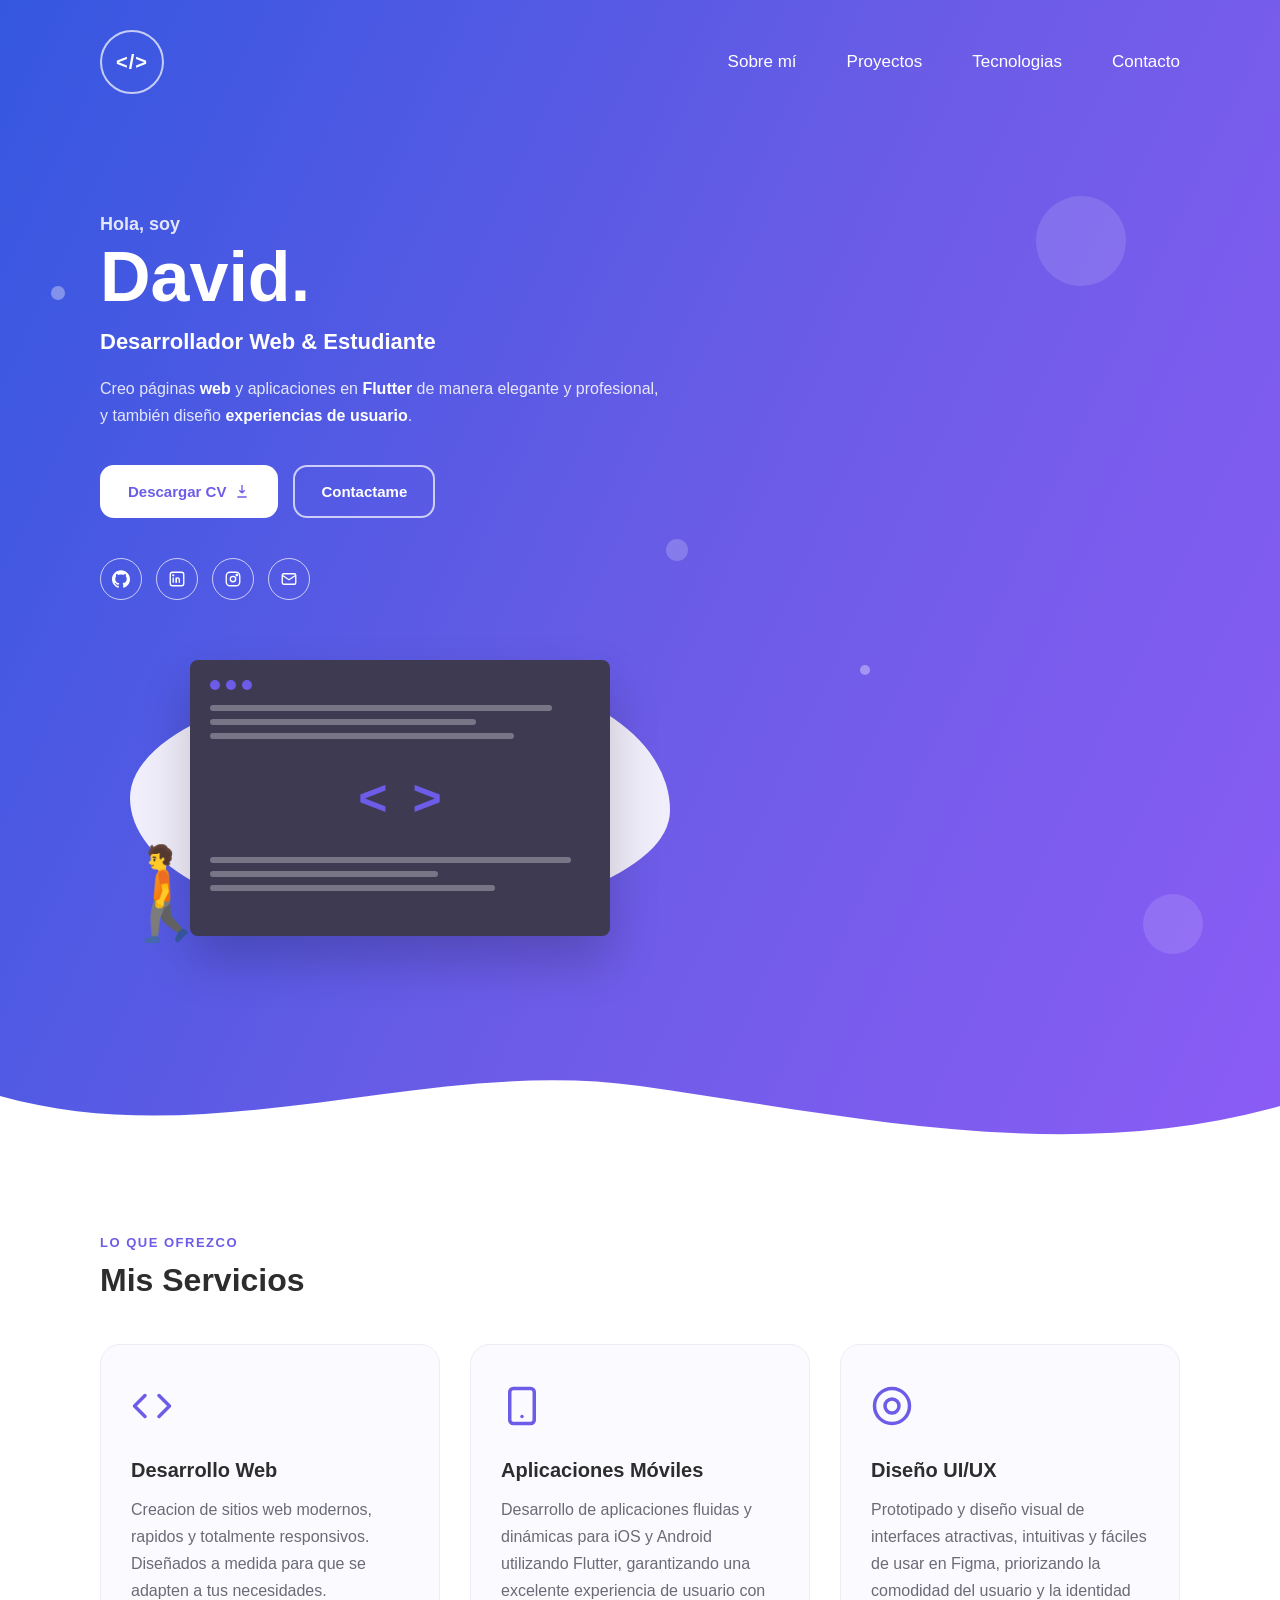
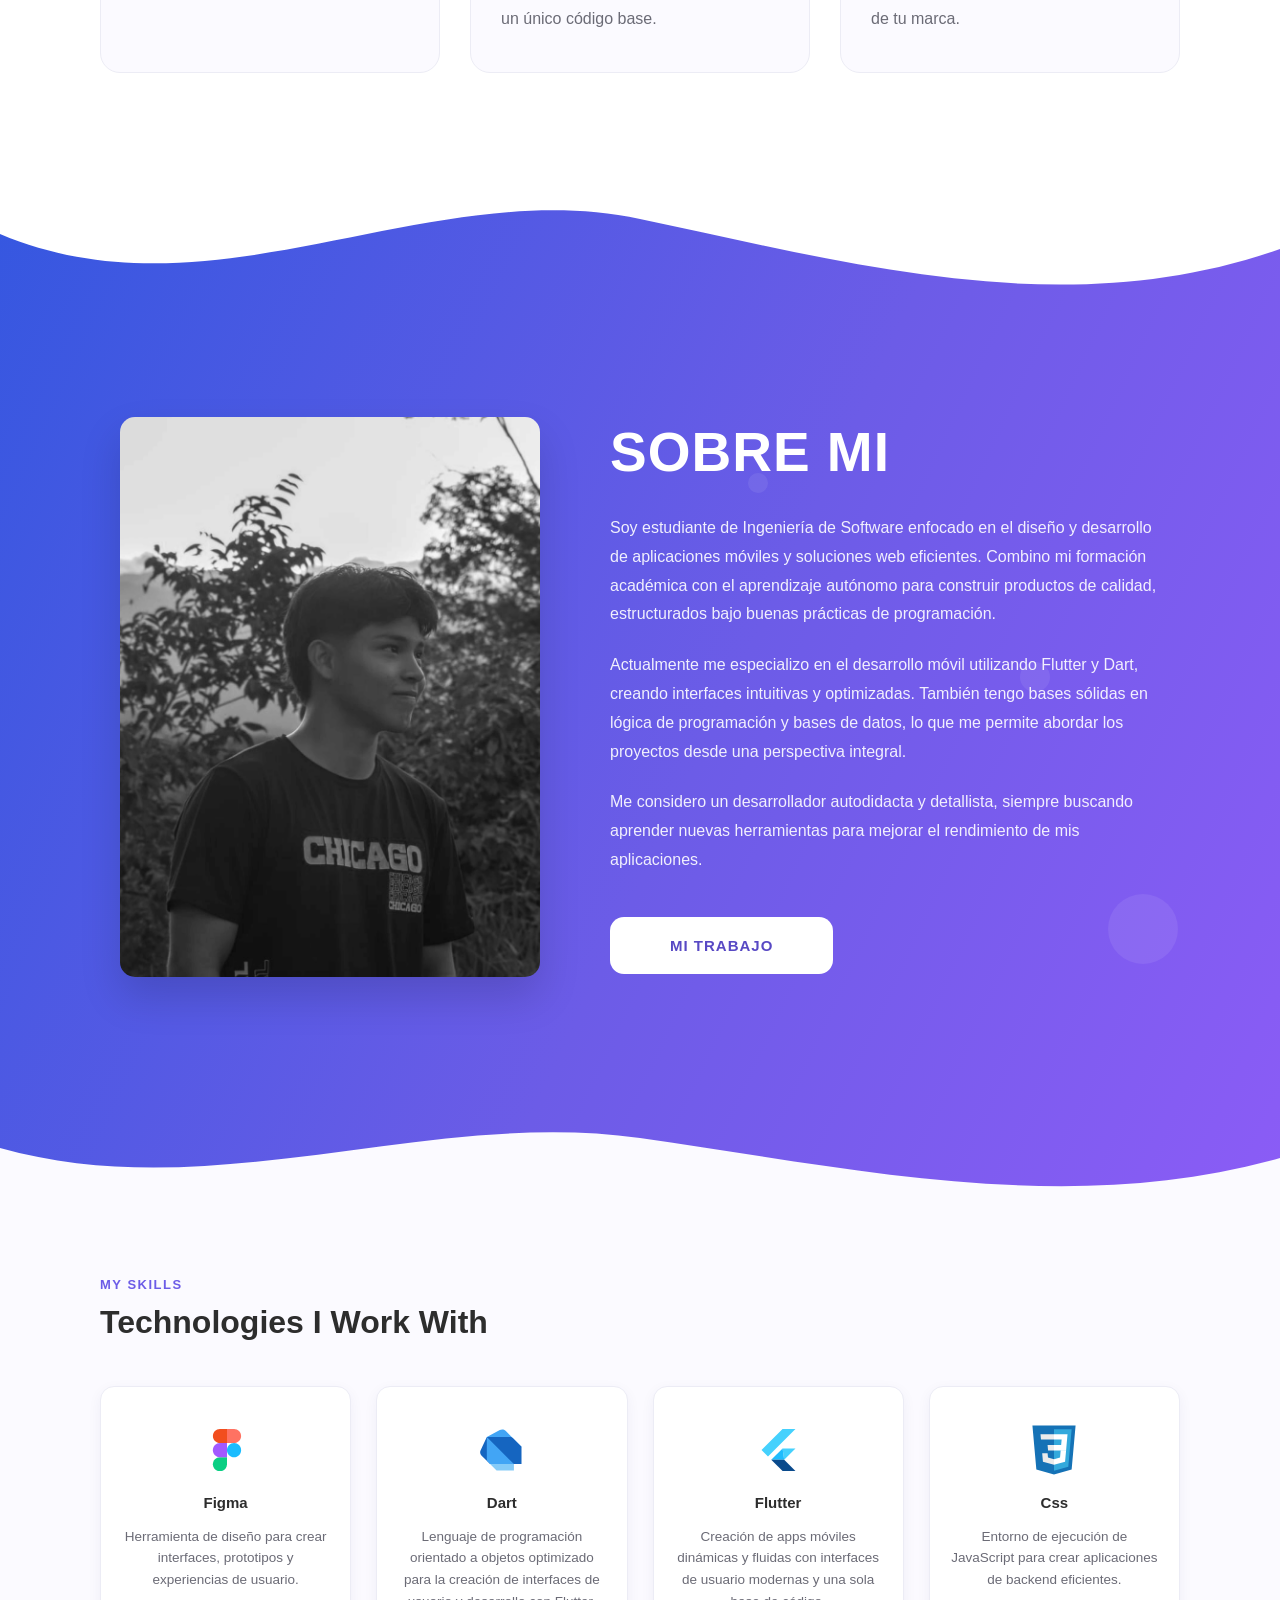
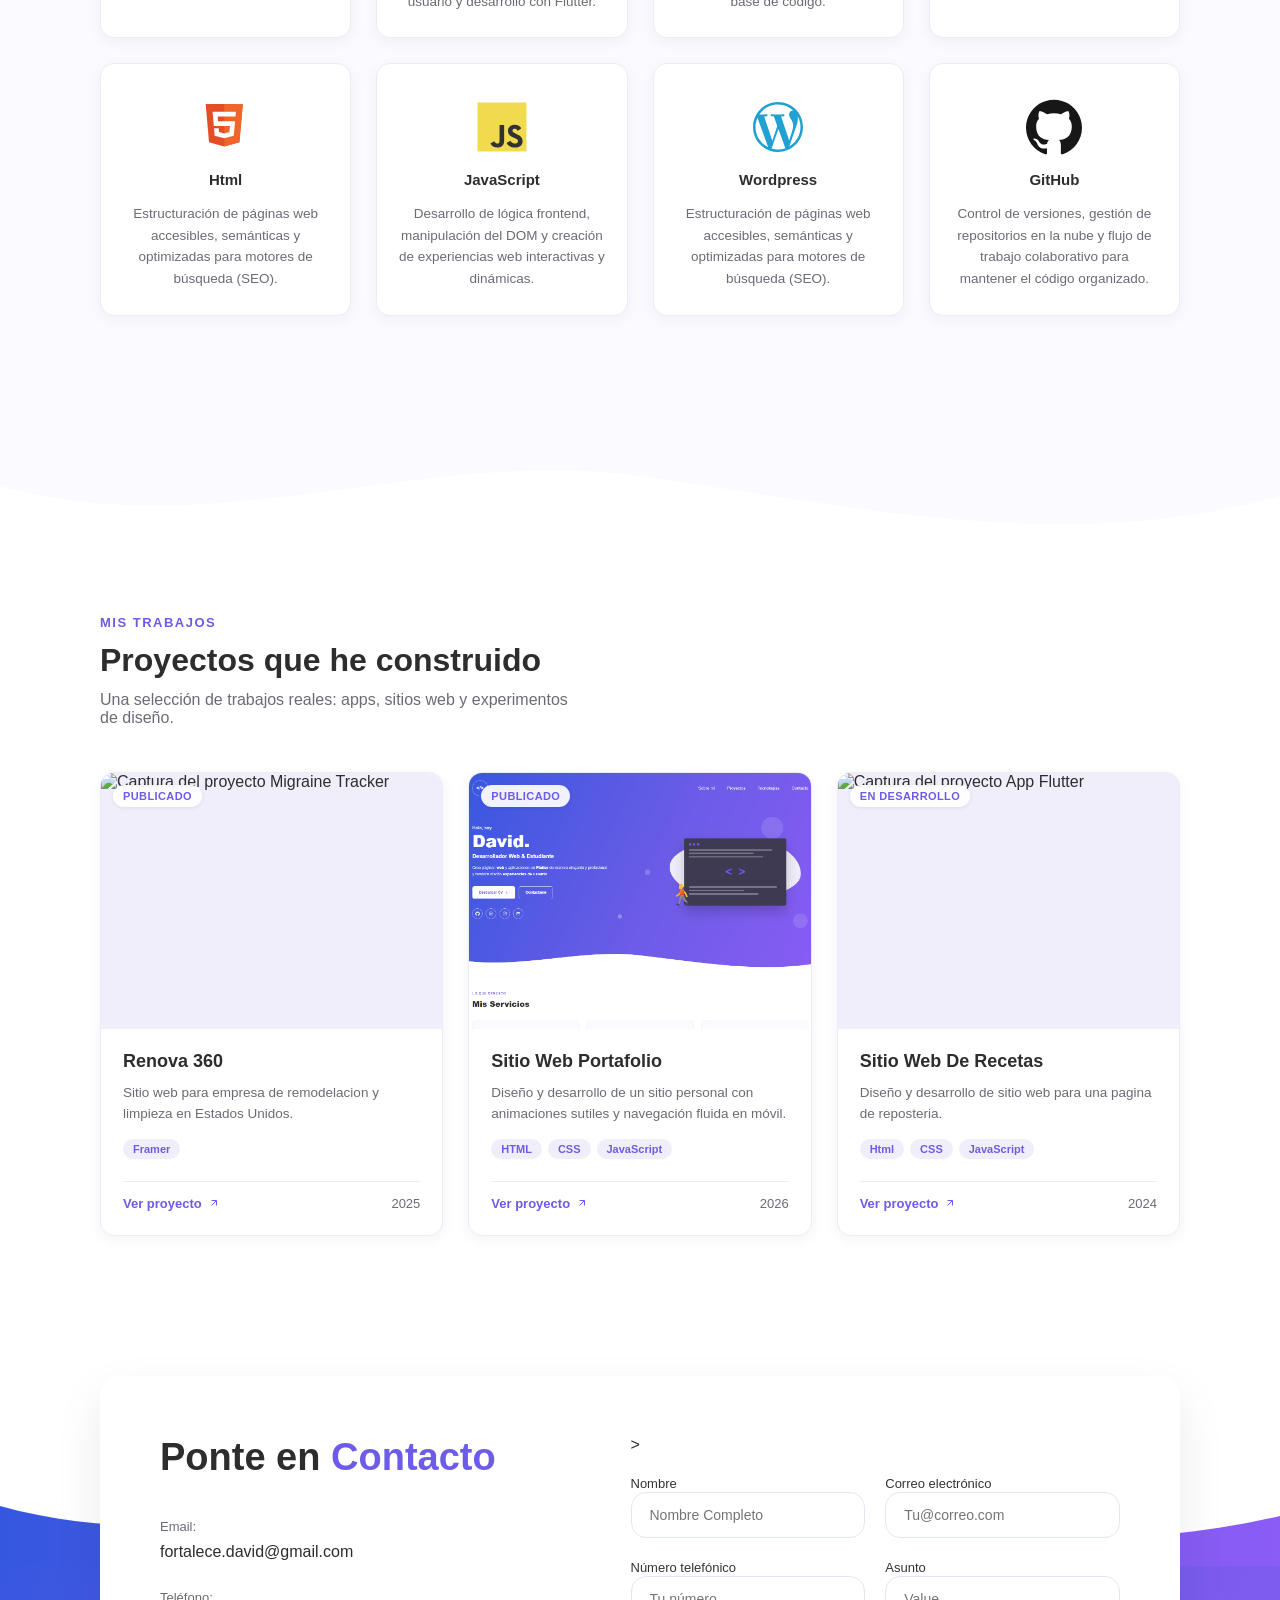
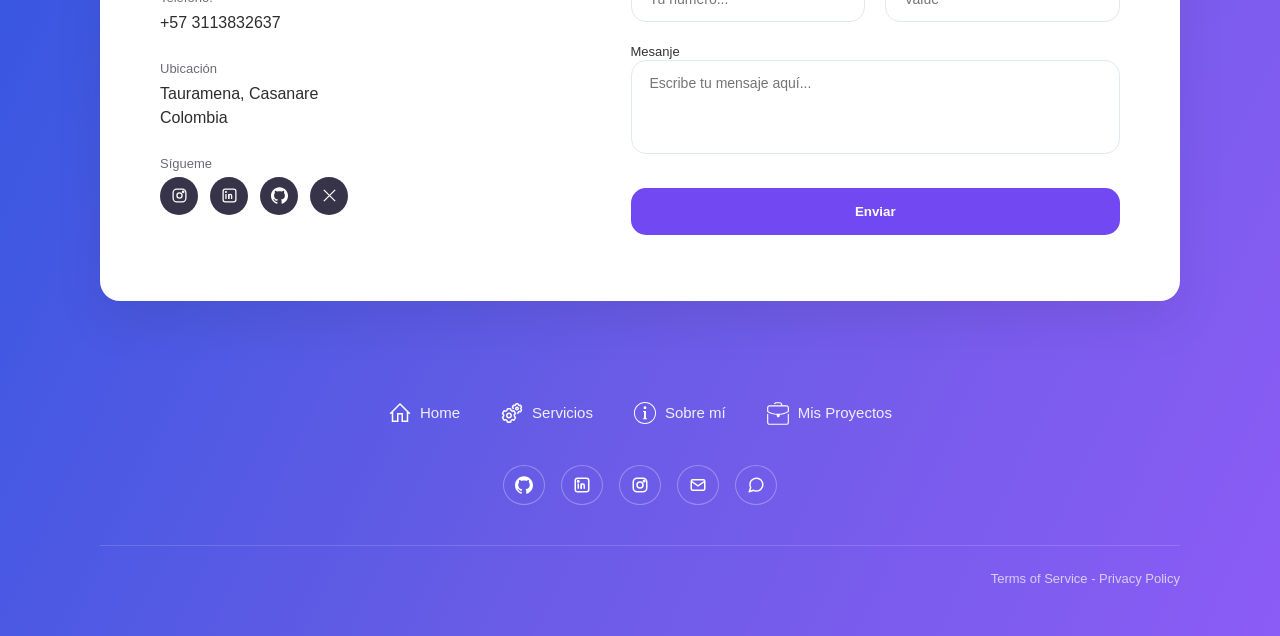
==== index.html @ b57442ec "Update print statement from 'Hello' to 'Goodbye'" ====
<!DOCTYPE html>
<html lang="es">
<head >
<meta charset="UTF-8">
<meta name="viewport" content="width=device-width, initial-scale=1.0">
<title>Soy David</title>
<link rel="stylesheet" href="style.css">
</head>
<body>

   <!-- Contenedor único del degradado: navbar + hero + ola -->
  <div class="hero-wrapper">

  <!-- NAVBAR -->
  <nav class="navbar">
    <div class="logo">&lt;/&gt;</div>

    <button class="menu-toggle" id="menuToggle" aria-label="Abrir menú">
      <span></span>
      <span></span>
      <span></span>
    </button>

    <ul class="nav-links" id="navLinks">
      <li><a href="#about">Sobre mí</a></li>
      <li><a href="#work">Proyectos</a></li>
      <li><a href="#skills">Tecnologias</a></li>
      <li><a href="#contact">Contacto</a></li>
    </ul>
  </nav>

  <div class="nav-overlay" id="navOverlay"></div>

  <!-- HERO -->
  <section class="hero" id="hero">
     <!-- burbujas decorativas de fondo -->
    <div class="hero-bubbles">
      <span class="bubble b1"></span>
      <span class="bubble b2"></span>
      <span class="bubble b3"></span>
      <span class="bubble b4"></span>
      <span class="bubble b5"></span>
      <span class="bubble b6"></span>
    </div>
 
    <div class="hero-text">
      <p class="hero-greeting">Hola, soy</p>
      <h1>David<span class="dot">.</span></h1>
      <h2 class="hero-role">Desarrollador Web &amp; Estudiante</h2>
 
      <p class="hero-desc">
        Creo páginas <strong>web</strong> y aplicaciones en <strong>Flutter</strong> de manera
        elegante y profesional, y también diseño <strong>experiencias de usuario</strong>.
      </p>
 
      <div class="buttons">
        <a href="work.html">
          <button class="btn btn-primary">
            Descargar CV
            <svg viewBox="0 0 24 24" fill="none" stroke="currentColor" stroke-width="2" width="16" height="16"><path d="M12 3v12m0 0l-4-4m4 4l4-4M5 21h14"/></svg>
          </button>
        </a>
        <a href="#contact">
          <button class="btn btn-secondary">Contactame</button>
        </a>
      </div>
 
      <div class="socials">
        <a href="#" class="social-icon" aria-label="GitHub">
          <svg viewBox="0 0 24 24" fill="currentColor"><path d="M12 .297c-6.63 0-12 5.373-12 12 0 5.303 3.438 9.8 8.205 11.385.6.113.82-.258.82-.577 0-.285-.01-1.04-.015-2.04-3.338.724-4.042-1.61-4.042-1.61C4.422 18.07 3.633 17.7 3.633 17.7c-1.087-.744.084-.729.084-.729 1.205.084 1.838 1.236 1.838 1.236 1.07 1.835 2.809 1.305 3.495.998.108-.776.417-1.305.76-1.605-2.665-.3-5.466-1.332-5.466-5.93 0-1.31.465-2.38 1.235-3.22-.135-.303-.54-1.523.105-3.176 0 0 1.005-.322 3.3 1.23.96-.267 1.98-.399 3-.405 1.02.006 2.04.138 3 .405 2.28-1.552 3.285-1.23 3.285-1.23.645 1.653.24 2.873.12 3.176.765.84 1.23 1.91 1.23 3.22 0 4.61-2.805 5.625-5.475 5.92.42.36.81 1.096.81 2.22 0 1.606-.015 2.896-.015 3.286 0 .315.21.69.825.57C20.565 22.092 24 17.592 24 12.297c0-6.627-5.373-12-12-12"/></svg>
        </a>
        <a href="https://www.linkedin.com/in/david-sandoval-94b806265/" class="social-icon" aria-label="LinkedIn">
          <svg viewBox="0 0 24 24" fill="none" stroke="currentColor" stroke-width="1.8"><rect x="3" y="3" width="18" height="18" rx="3"/><line x1="7" y1="10" x2="7" y2="17"/><circle cx="7" cy="7" r="0.6" fill="currentColor"/><path d="M11 17v-4.5a2 2 0 0 1 4 0V17"/><line x1="11" y1="10" x2="11" y2="17"/></svg>
        </a>
        <a href="#" class="social-icon" aria-label="Instagram">
          <svg viewBox="0 0 24 24" fill="none" stroke="currentColor" stroke-width="1.8"><rect x="3" y="3" width="18" height="18" rx="5"/><circle cx="12" cy="12" r="3.6"/><circle cx="17.2" cy="6.8" r="1"/></svg>
        </a>
        <a href="#" class="social-icon" aria-label="Email">
          <svg viewBox="0 0 24 24" fill="none" stroke="currentColor" stroke-width="1.8"><rect x="3" y="5" width="18" height="14" rx="2"/><path d="M3 7l9 6 9-6"/></svg>
        </a>
      </div>
    </div>

    <div class="hero-illustration">
      <div class="blob"></div>
      <div class="laptop">
        <div class="laptop-dots">
          <span></span><span></span><span></span>
        </div>
        <div class="laptop-lines">
          <div style="width: 90%;"></div>
          <div style="width: 70%;"></div>
          <div style="width: 80%;"></div>
        </div>
        <div class="code-arrows">
          <span>&lt;</span>
          <span>&gt;</span>
        </div>
        <div class="laptop-lines">
          <div style="width: 95%;"></div>
          <div style="width: 60%;"></div>
          <div style="width: 75%;"></div>
        </div>
      </div>
      <div class="person">🚶</div>
    </div>
  </section>

  <section>
     <!-- OLA DECORATIVA -->
  <div class="about-wave">
    <svg viewBox="0 0 1440 100" preserveAspectRatio="none">
      <path fill="#fff" d="M0,40 C240,100 480,0 720,30 C960,60 1200,110 1440,50 L1440,100 L0,100 Z"></path>
    </svg>
  </div>
  </div>

  <!---- SERVICES SECTION ---->
  <section class="services" id="services">
      <div class="services-container">
        <div class="services-label">LO QUE OFREZCO</div>
        <div class="services-tittle">Mis Servicios</div>

        <div class="services-grid">
          <!-- Servicio web -->
          <div class="service-card">
            <div class="service-icon">
              <!-- Icono Código/Web -->
              <svg viewBox="0 0 24 24" fill="none" stroke="currentColor" stroke-width="2" stroke-linecap="round" stroke-linejoin="round"><polyline points="16 18 22 12 16 6"></polyline><polyline points="8 6 2 12 8 18"></polyline></svg>
            </div>
            <h3>Desarrollo Web</h3>
            <p>
              Creacion de sitios web modernos, rapidos y totalmente responsivos.
              Diseñados a medida para que se adapten a tus necesidades.
            </p>
          </div>

          <!-- Servicio movil -->
           <div class="service-card">
            <!-- Icono Móvil/Flutter -->
            <div class="service-icon">
              <svg viewBox="0 0 24 24" fill="none" stroke="currentColor" stroke-width="2" stroke-linecap="round" stroke-linejoin="round"><rect x="5" y="2" width="14" height="20" rx="2" ry="2"></rect><line x1="12" y1="18" x2="12.01" y2="18"></line></svg>
            </div>
            <h3>Aplicaciones Móviles</h3>
            <p>
              Desarrollo de aplicaciones fluidas y dinámicas para iOS y Android utilizando Flutter, 
              garantizando una excelente experiencia de usuario con un único código base.
            </p>
           </div>

          <!-- Servicio movil -->
           <div class="service-card">
            <div class="service-icon">
              <!-- Icono UX/Figma -->
              <svg viewBox="0 0 24 24" fill="none" stroke="currentColor" stroke-width="2" stroke-linecap="round" stroke-linejoin="round"><path d="M12 22c5.523 0 10-4.477 10-10S17.523 2 12 2 2 6.477 2 12s4.477 10 10 10z"></path><path d="M12 16a4 4 0 1 0 0-8 4 4 0 0 0 0 8z"></path></svg>
            </div>
            <h3>Diseño UI/UX</h3>
            <p>
              Prototipado y diseño visual de interfaces atractivas, intuitivas y fáciles de usar en Figma, 
              priorizando la comodidad del usuario y la identidad de tu marca.
            </p>
           </div>
        </div>

    </div>
  </section>

   <!-- Contenedor único: Sobre mí + ola de salida comparten el mismo degradado -->
    <div class="about-wrapper">
      <!-- OLA DE ENTRADA CORREGIDA: Ahora está dentro del wrapper y usa relleno blanco -->
      <div class="about-wave-top">
    <svg viewBox="0 0 1440 100" preserveAspectRatio="none">
      <!-- Rellenamos la parte superior con el color blanco de la sección de servicios -->
      <path fill="#ffffff" d="M0,40 C240,100 480,0 720,30 C960,60 1200,100 1440,50 L1440,0 L0,0 Z"></path>
    </svg>
  </div>

 
  <!-- ABOUT ME -->
  <section class="about" id="about">
    <!-- Burbujas decorativas de fondo (igual que en el hero) -->
     <div class="about-bubbles">
     <span class="bubble ab1"></span>
     <span class="bubble ab2"></span>
     <span class="bubble ab3"></span>
     <span class="bubble ab4"></span>
     <span class="bubble ab5"></span>
    </div>

    <div class="about-container">
    <div class="about-photo">
      <!-- Reemplaza el src de abajo con la ruta de tu propia foto -->
      <img src="images/foto de perfil 1.jpg" alt="Foto de perfil">
    </div>
 
    <div class="about-content">
      <h2>SOBRE MI</h2>
 
      <p>
        Soy estudiante de Ingeniería de Software enfocado en el 
        diseño y desarrollo de aplicaciones móviles y soluciones web eficientes. 
        Combino mi formación académica con el aprendizaje autónomo para construir productos de calidad, 
        estructurados bajo buenas prácticas de programación.
      </p>
 
      <p>
        Actualmente me especializo en el desarrollo móvil utilizando Flutter y Dart, 
        creando interfaces intuitivas y optimizadas. También tengo bases sólidas en lógica de programación 
        y bases de datos, lo que me permite abordar los proyectos desde una perspectiva integral.
      </p>
 
      <p>
        Me considero un desarrollador autodidacta y detallista, siempre buscando aprender nuevas herramientas 
        para mejorar el rendimiento de mis aplicaciones.
      </p>

      <a href="#work">
            <button class="btn-read-more">MI TRABAJO</button>
        </a>
    </div>
    </div>
  </section>

  <section>
    <!-- OLA DE SALIDA hacia Skills: comparte el degradado del wrapper -->
    <div class="about-wave-out">
      <svg viewBox="0 0 1440 100" preserveAspectRatio="none">
        <path fill="#fbfaff" d="M0,40 C240,100 480,0 720,30 C960,60 1200,110 1440,50 L1440,100 L0,100 Z"></path>
      </svg>
    </div>
  </section>
  </div> <!-- fin about-wrapper -->

   <!-- MY SKILLS -->
  <section class="skills" id="skills">
    <div class="skills-items">
    <div class="skills-label">MY SKILLS</div>
    <h2 class="skills-title">Technologies I Work With</h2>
 
    <div class="skills-grid">
 
      <!-- Figma -->
      <div class="skill-card">
        <div class="skill-icon">
          <svg viewBox="0 0 128 128" xmlns="http://www.w3.org/2000/svg" width="42" height="42">
          <!-- Parte inferior izquierda (verde) -->
          <path fill="#0ACF83" d="M45.5 129c11.9 0 21.5-9.6 21.5-21.5V86H45.5C33.6 86 24 95.6 24 107.5S33.6 129 45.5 129zm0 0"/>
          <!-- Parte media izquierda (morado) -->
          <path fill="#A259FF" d="M24 64.5C24 52.6 33.6 43 45.5 43H67v43H45.5C33.6 86 24 76.4 24 64.5zm0 0"/>
          <!-- Parte superior izquierda (rojo) -->
          <path fill="#F24E1E" d="M24 21.5C24 9.6 33.6 0 45.5 0H67v43H45.5C33.6 43 24 33.4 24 21.5zm0 0"/>
          <!-- Parte superior derecha (naranja) -->
          <path fill="#FF7262" d="M67 0h21.5C100.4 0 110 9.6 110 21.5S100.4 43 88.5 43H67zm0 0"/>
          <!-- Parte media derecha (azul, circulo) -->
           <path fill="#1ABCFE" d="M110 64.5c0 11.9-9.6 21.5-21.5 21.5S67 76.4 67 64.5 76.6 43 88.5 43 110 52.6 110 64.5zm0 0"/>
          </svg>
        </div>
        <div class="skill-name">Figma</div>
        <p class="skill-desc">Herramienta de diseño para crear interfaces, prototipos y experiencias de usuario.</p>
      </div>

      <!-- Dart -->
      <div class="skill-card">
        <div class="skill-icon">
          <svg xmlns="http://www.w3.org/2000/svg" x="0px" y="0px" width="52" height="52" viewBox="0 0 48 48">
            <path fill="#1565c0" d="M10,12l3,25l-8.019-8.019c-1.189-1.189-1.508-2.996-0.796-4.52L10,12z"></path><path fill="#42a5f5" d="M27.319,6.319C26.474,5.474,25.329,5,24.135,5c-0.745,0-1.479,0.185-2.135,0.538L10,12v20.343 c0,1.061,0.421,2.078,1.172,2.828L13,37h22v-5l7-11L27.319,6.319z"></path><path fill="#1565c0" d="M10,12h21.343c1.061,0,2.078,0.421,2.828,1.172L42,21v16h-7L10,12z"></path><polygon fill="#85cbf8" points="35,37 13,37 19,43 35,43"></polygon>
          </svg>
        </div>
        <div class="skill-name">Dart</div>
        <p class="skill-desc">Lenguaje de programación orientado a objetos optimizado para la creación de interfaces de usuario y desarrollo con Flutter.</p>
      </div>

      <!-- Flutter -->
      <div class="skill-card">
        <div class="skill-icon">
          <svg viewBox="0 0 24 24" xmlns="http://www.w3.org/2000/svg" width="45" height="42">
             <!-- Trazo superior grande (azul claro) -->
            <path d="M14.314 0L2.3 12 6 15.7 21.684.013h-7.357z" fill="#45D1FD"/>
            <!-- Triangulo superior del "check" inferior (azul claro) -->
            <path d="M14.328 11.072 L21.7 11.072 L15.24 17.532 Z" fill="#45D1FD"/>
            <!-- Rombo/triangulo medio (azul medio) -->
            <path d="M14.328 11.072 L15.24 17.532 L7.857 17.53 Z" fill="#1FBCFD"/>
            <!-- Triangulo inferior (azul oscuro/marino) -->
             <path d="M7.857 17.53 L15.24 17.532 L21.7 24 L14.327 24 Z" fill="#0A4A8C"/>
          </svg>
        </div>
        <div class="skill-name">Flutter</div>
        <p class="skill-desc">Creación de apps móviles dinámicas y fluidas con interfaces de usuario modernas y una sola base de código.</p>
      </div>
 
      <!-- Css -->
      <div class="skill-card">
        <div class="skill-icon">
          <svg viewBox="0 0 128 128" xmlns="http://www.w3.org/2000/svg" width="50" height="50">
         <!-- Escudo lado izquierdo (azul oscuro) -->
         <path fill="#1572B6" d="M18.814 114.123L8.76 1.352h110.48l-10.064 112.754-45.243 12.543-45.119-12.526z"/>
         <!-- Escudo lado derecho (azul claro) -->
         <path fill="#33A9DC" d="M64.001 117.062l36.559-10.136 8.601-96.354h-45.16v106.49z"/>
         <!-- Parte superior del "3" (blanco) -->
         <path fill="#fff" d="M64.001 51.429h18.302l1.264-14.163H64.001V23.435h34.682l-.332 3.711-3.4 38.114h-30.95V51.429z"/>
         <!-- Detalle gris izquierdo inferior -->
         <path fill="#EBEBEB" d="M64.083 87.349l-.061.018-15.403-4.159-.985-11.031H33.752l1.937 21.717 28.331 7.863.063-.018v-14.39z"/>
         <!-- Parte inferior del "3" (blanco) -->
         <path fill="#fff" d="M81.127 64.675l-1.666 18.522-15.426 4.164v14.39l28.354-7.858.208-2.337 2.406-26.881H81.127z"/>
         <!-- Detalles grises superiores -->
         <path fill="#EBEBEB" d="M64.048 23.435v13.831H30.64l-.277-3.108-.63-7.012-.331-3.711h34.646zm-.047 27.996v13.831H48.792l-.277-3.108-.631-7.012-.33-3.711h16.447z"/>
         </svg>
        </div>
        <div class="skill-name">Css</div>
        <p class="skill-desc">Entorno de ejecución de JavaScript para crear aplicaciones de backend eficientes.</p>
      </div>
 
      <!-- Html -->
      <div class="skill-card">
        <div class="skill-icon">
          <svg viewBox="0 0 26 26" xmlns="http://www.w3.org/2000/svg" width="46" height="46">
          <defs>
          <clipPath id="escudo">
           <path d="M1.5 0h21l-1.91 21.563L11.977 24l-8.564-2.438L1.5 0z"/>
           </clipPath>
            </defs>
 
             <!-- Escudo completo, color naranja oscuro -->
            <path d="M1.5 0h21l-1.91 21.563L11.977 24l-8.564-2.438L1.5 0z" fill="#E44D26"/>
 
            <!-- Panel derecho, naranja claro, recortado con la forma del escudo -->
            <rect x="12" y="0" width="12" height="24" fill="#F16529" clip-path="url(#escudo)"/>
 
            <!-- El "5" en blanco -->
            <path d="M8.531 9.75l-.232-2.718 10.059.003.23-2.622L5.412 4.41l.698 8.01h9.126l-.326 3.426-2.91.804-2.955-.81-.188-2.11H6.248l.33 4.171L12 19.351l5.379-1.443.744-8.157H8.531z" fill="#FFFFFF"/>
          </svg>
        </div>
        <div class="skill-name">Html</div>
        <p class="skill-desc">Estructuración de páginas web accesibles, semánticas y optimizadas para motores de búsqueda (SEO).</p>
      </div>

      <!-- JavaScript -->
      <div class="skill-card">
        <div class="skill-icon">
          <svg viewBox="0 0 128 128" xmlns="http://www.w3.org/2000/svg" width="50" height="50">
           <!-- Fondo amarillo -->
           <path fill="#F0DB4F" d="M1.408 1.408h125.184v125.185H1.408z"/>
           <!-- Letras "JS" en negro -->
           <path fill="#323330" d="M116.347 96.736c-.917-5.711-4.641-10.508-15.672-14.981-3.832-1.761-8.104-3.022-9.377-5.926-.452-1.69-.512-2.642-.226-3.665.821-3.32 4.784-4.355 7.925-3.403 2.023.678 3.938 2.237 5.093 4.724 5.402-3.498 5.391-3.475 9.163-5.879-1.381-2.141-2.118-3.129-3.022-4.045-3.249-3.629-7.676-5.498-14.756-5.355l-3.688.477c-3.534.893-6.902 2.748-8.877 5.235-5.926 6.724-4.236 18.492 2.975 23.335 7.104 5.332 17.54 6.545 18.873 11.531 1.297 6.104-4.486 8.08-10.234 7.378-4.236-.881-6.592-3.034-9.139-6.949-4.688 2.713-4.688 2.713-9.508 5.485 1.143 2.499 2.344 3.63 4.26 5.795 9.068 9.198 31.76 8.746 35.83-5.176.165-.478 1.261-3.666.38-8.581zM69.462 58.943H57.753l-.048 30.272c0 6.438.333 12.34-.714 14.149-1.713 3.558-6.152 3.117-8.175 2.427-2.059-1.012-3.106-2.451-4.319-4.485-.333-.584-.583-1.036-.667-1.071l-9.52 5.83c1.583 3.249 3.915 6.069 6.902 7.901 4.462 2.678 10.459 3.499 16.731 2.059 4.082-1.189 7.604-3.652 9.448-7.401 2.666-4.915 2.094-10.864 2.07-17.444.06-10.735.001-21.468.001-32.237z"/>
          </svg>
        </div>
        <div class="skill-name">JavaScript</div>
        <p class="skill-desc">Desarrollo de lógica frontend, manipulación del DOM y creación de experiencias web interactivas y dinámicas.</p>
      </div>

      <!-- Wordpress -->
      <div class="skill-card">
        <div class="skill-icon">
          <svg viewBox="0 0 24 24" xmlns="http://www.w3.org/2000/svg" width="50" height="50">
           <path fill="#21A0D2" d="M21.469 6.825c.84 1.537 1.318 3.3 1.318 5.175 0 3.979-2.156 7.456-5.363 9.325l3.295-9.527c.615-1.54.82-2.771.82-3.864 0-.405-.026-.78-.07-1.11m-7.981.105c.647-.03 1.232-.105 1.232-.105.582-.075.514-.93-.067-.899 0 0-1.755.135-2.88.135-1.064 0-2.85-.15-2.85-.15-.585-.03-.661.855-.075.885 0 0 .54.061 1.125.09l1.68 4.605-2.37 7.08L5.354 6.9c.649-.03 1.234-.1 1.234-.1.585-.075.516-.93-.065-.896 0 0-1.746.138-2.874.138-.2 0-.438-.008-.69-.015C4.911 3.15 8.235 1.215 12 1.215c2.809 0 5.365 1.072 7.286 2.833-.046-.003-.091-.009-.141-.009-1.06 0-1.812.923-1.812 1.914 0 .89.513 1.643 1.06 2.531.411.72.89 1.643.89 2.977 0 .915-.354 1.994-.821 3.479l-1.075 3.585-3.9-11.61.001.014zM12 22.784c-1.059 0-2.081-.153-3.048-.437l3.237-9.406 3.315 9.087c.024.053.05.101.078.149-1.12.393-2.325.609-3.582.609M1.211 12c0-1.564.336-3.05.935-4.39L7.29 21.709C3.694 19.96 1.212 16.271 1.211 12M12 0C5.385 0 0 5.385 0 12s5.385 12 12 12 12-5.385 12-12S18.615 0 12 0"/>
          </svg>
        </div>
        <div class="skill-name">Wordpress</div>
        <p class="skill-desc">Estructuración de páginas web accesibles, semánticas y optimizadas para motores de búsqueda (SEO).</p>
      </div>

      <!-- GitHub -->
      <div class="skill-card">
        <div class="skill-icon">
          <svg viewBox="0 0 24 24" xmlns="http://www.w3.org/2000/svg" width="100%" height="100%">
           <path fill="#181717" d="M12 .297c-6.63 0-12 5.373-12 12 0 5.303 3.438 9.8 8.205 11.385.6.113.82-.258.82-.577 0-.285-.01-1.04-.015-2.04-3.338.724-4.042-1.61-4.042-1.61C4.422 18.07 3.633 17.7 3.633 17.7c-1.087-.744.084-.729.084-.729 1.205.084 1.838 1.236 1.838 1.236 1.07 1.835 2.809 1.305 3.495.998.108-.776.417-1.305.76-1.605-2.665-.3-5.466-1.332-5.466-5.93 0-1.31.465-2.38 1.235-3.22-.135-.303-.54-1.523.105-3.176 0 0 1.005-.322 3.3 1.23.96-.267 1.98-.399 3-.405 1.02.006 2.04.138 3 .405 2.28-1.552 3.285-1.23 3.285-1.23.645 1.653.24 2.873.12 3.176.765.84 1.23 1.91 1.23 3.22 0 4.61-2.805 5.625-5.475 5.92.42.36.81 1.096.81 2.22 0 1.606-.015 2.896-.015 3.286 0 .315.21.69.825.57C20.565 22.092 24 17.592 24 12.297c0-6.627-5.373-12-12-12"/>
          </svg>
        </div>
        <div class="skill-name">GitHub</div>
        <p class="skill-desc">Control de versiones, gestión de repositorios en la nube y flujo de trabajo colaborativo para mantener el código organizado.</p>
      </div>

      
    </div>
    </div>
  </section>

  <section>
      <!-- OLA DECORATIVA -->
  <div class="skills-wave">
    <svg viewBox="0 0 1440 100" preserveAspectRatio="none">
      <path fill="#fff" d="M0,40 C240,100 480,0 720,30 C960,60 1200,110 1440,50 L1440,100 L0,100 Z"></path>
    </svg>
  </div>
  </section>


  <!-- MIS TRABAJOS /portafolio -->

  <section class="work" id="work">
    <div class="work-items">
    <div class="work-label">MIS TRABAJOS</div>
    <h2 class="work-title">Proyectos que he construido</h2>
    <p class="work-subtitle">Una selección de trabajos reales: apps, sitios web y experimentos de diseño.</p>
 
    <div class="work-grid">
 
      <!-- Proyecto 1 -->
      <a class="project-card" href="https://renova-360.framer.website/" target="_blank">
        <div class="project-thumb">
          <img src="images/Renova-360.png" alt="Captura del proyecto Migraine Tracker">
          <span class="project-status">Publicado</span>
        </div>
        <div class="project-body">
          <h3>Renova 360</h3>
          <p>Sitio web para empresa de remodelacion y limpieza en Estados Unidos.</p>
          <div class="project-tags">
            <span class="project-tag">Framer</span>
          </div>
          <div class="project-foot">
            <span class="project-link">Ver proyecto
              <svg viewBox="0 0 24 24" fill="none" stroke="currentColor" stroke-width="2"><path d="M7 17L17 7M7 7h10v10"/></svg>
            </span>
            <span class="project-year">2025</span>
          </div>
        </div>
      </a>
 
      <!-- Proyecto 2 -->
      <a class="project-card" href="#hero" target="_blank">
        <div class="project-thumb">
          <img src="images/Imagen portafolio.png" alt="Captura del proyecto Web Portfolio">
          <span class="project-status">Publicado</span>
        </div>
        <div class="project-body">
          <h3>Sitio Web Portafolio</h3>
          <p>Diseño y desarrollo de un sitio personal con animaciones sutiles y navegación fluida en móvil.</p>
          <div class="project-tags">
            <span class="project-tag">HTML</span>
            <span class="project-tag">CSS</span>
            <span class="project-tag">JavaScript</span>
          </div>
          <div class="project-foot">
            <span class="project-link">Ver proyecto
              <svg viewBox="0 0 24 24" fill="none" stroke="currentColor" stroke-width="2"><path d="M7 17L17 7M7 7h10v10"/></svg>
            </span>
            <span class="project-year">2026</span>
          </div>
        </div>
      </a>
 
      <!-- Proyecto 3 -->
      <a class="project-card" href="#" target="_blank">
        <div class="project-thumb">
          <img src="images/Pagina recetas-1.png" alt="Captura del proyecto App Flutter">
          <span class="project-status">EN DESARROLLO</span>
        </div>
        <div class="project-body">
          <h3>Sitio Web De Recetas</h3>
          <p>Diseño y desarrollo de sitio web para una pagina de reposteria.</p>
          <div class="project-tags">
            <span class="project-tag">Html</span>
            <span class="project-tag">CSS</span>
             <span class="project-tag">JavaScript</span>
          </div>
          <div class="project-foot">
            <span class="project-link">Ver proyecto
              <svg viewBox="0 0 24 24" fill="none" stroke="currentColor" stroke-width="2"><path d="M7 17L17 7M7 7h10v10"/></svg>
            </span>
            <span class="project-year">2024</span>
          </div>
        </div>
      </a>
 
    </div>
    </div>
  </section>


  <!-- CONTENEDOR UNIFICADO PARA EL FONDO DEL FOOTER Y CONTACTO -->

  <div class="footer-wrapper">

    <!-- OLA DE ENTRADA AL FOOTER (Fondo morado abajo, blanco arriba) -->
     <div class="contact-wave">
      <svg viewBox="0 0 1440 100" preserveAspectRatio="none">
        <defs>
          <linearGradient id="contactGradient" x1="0%" y1="0%" x2="100%" y2="0%">
            <stop offset="0%" stop-color="#3557e0"/>
            <stop offset="55%" stop-color="#6c5ce7"/>
            <stop offset="100%" stop-color="#8b5cf6"/>
          </linearGradient>
        </defs>
        <path fill="url(#contactGradient)" d="M0,40 C240,100 480,0 720,30 C960,60 1200,100 1440,50 L1440,100 L0,100 Z"></path>
      </svg>
     </div>

     <!---- SECCIÓN CONTACTO ---->
     <section class="contact" id="contact">
      <div class="contact-card">

        <!-- Columna izquierda: info -->
         <div class="contact-info">
          <h1>Ponte en <span class="dot">Contacto</span></h1>

          <div class="contact-field">
            <span class="contact-label">Email:</span>
            <p>fortalece.david@gmail.com</p>
          </div>

          <div class="contact-field">
            <span class="contact-label">Teléfono:</span>
            <p>+57 3113832637</p>
          </div>
          
          <div class="contact-field">
            <span class="contact-label">Ubicación</span>
            <p>Tauramena, Casanare <br>Colombia</p>
          </div>

          <div class="contact-field">
            <span class="contact-label">Sígueme</span>
            <div class="contact-socials">
              <a href="#" class="contact-social" aria-label="Instagram">
                <svg viewBox="0 0 24 24" fill="none" stroke="currentColor" stroke-width="1.8"><rect x="3" y="3" width="18" height="18" rx="5"/><circle cx="12" cy="12" r="3.6"/><circle cx="17.2" cy="6.8" r="1"/></svg>
              </a>
              <a href="#" class="contact-social" aria-label="LinkedIn">
                <svg viewBox="0 0 24 24" fill="none" stroke="currentColor" stroke-width="1.8"><rect x="3" y="3" width="18" height="18" rx="3"/><line x1="7" y1="10" x2="7" y2="17"/><circle cx="7" cy="7" r="0.6" fill="currentColor"/><path d="M11 17v-4.5a2 2 0 0 1 4 0V17"/><line x1="11" y1="10" x2="11" y2="17"/></svg>
              </a>
              <a href="#" class="contact-social" aria-label="GitHub">
                <svg viewBox="0 0 24 24" fill="currentColor"><path d="M12 .297c-6.63 0-12 5.373-12 12 0 5.303 3.438 9.8 8.205 11.385.6.113.82-.258.82-.577 0-.285-.01-1.04-.015-2.04-3.338.724-4.042-1.61-4.042-1.61C4.422 18.07 3.633 17.7 3.633 17.7c-1.087-.744.084-.729.084-.729 1.205.084 1.838 1.236 1.838 1.236 1.07 1.835 2.809 1.305 3.495.998.108-.776.417-1.305.76-1.605-2.665-.3-5.466-1.332-5.466-5.93 0-1.31.465-2.38 1.235-3.22-.135-.303-.54-1.523.105-3.176 0 0 1.005-.322 3.3 1.23.96-.267 1.98-.399 3-.405 1.02.006 2.04.138 3 .405 2.28-1.552 3.285-1.23 3.285-1.23.645 1.653.24 2.873.12 3.176.765.84 1.23 1.91 1.23 3.22 0 4.61-2.805 5.625-5.475 5.92.42.36.81 1.096.81 2.22 0 1.606-.015 2.896-.015 3.286 0 .315.21.69.825.57C20.565 22.092 24 17.592 24 12.297c0-6.627-5.373-12-12-12"/></svg>
              </a>
              <a href="#" class="contact-social" aria-label="X">
                <svg viewBox="0 0 24 24" fill="none" stroke="currentColor" stroke-width="1.8"><path d="M4 4l16 16M20 4L4 20"/></svg>
              </a>
            </div>
          </div>
         </div>

         <!-- Columna derecha: formulario de la imagen -->
          <form class="contact-form" id="miFormulario" action="https://formspree.io/f/xljegjvz" method="POST">>
            <div class="form-row">
              <div class="form-group">
                <label for="nombre">Nombre</label>
                <input type="text" id="nombre" name="nombre" placeholder="Nombre Completo" required>
              </div>
              <div class="form-group">
                <label for="email">Correo electrónico</label>
                <input type="email" id="email" name="email" placeholder="Tu@correo.com" required>
              </div>
              </div>
              <div class="form-row">
                <div class="form-group">
                  <label for="telefono">Número telefónico</label>
                  <input type="text" name="telefono" id="telefono" placeholder="Tu número..." required>
                </div>
                <div class="form-group">
                  <label for="asunto">Asunto</label>
                  <input type="text" name="asunto" id="asunto" placeholder="Value">
                </div>
              </div>
              <div class="form-group">
                <label for="mensaje">Mesanje</label>
                <textarea id="mensaje" name="mensaje" rows="4" placeholder="Escribe tu mensaje aquí..." required></textarea>
              </div>

              <button class="btn-send" id="btnEnviar">Enviar</button>
          </form>
      </div>
     </section>

     <!---- FOOTER ---->
     <footer class="main-footer">
      <div class="footer-container">
        <ul class="footer-nav">
          <li><a href="#hero" ><svg xmlns="http://www.w3.org/2000/svg" x="0px" y="0px" width="24" height="24" viewBox="0,0,256,256"><g fill="#fefefe" fill-rule="nonzero" stroke="none" stroke-width="1" stroke-linecap="butt" stroke-linejoin="miter" stroke-miterlimit="10" stroke-dasharray="" stroke-dashoffset="0" font-family="none" font-weight="none" font-size="none" text-anchor="none" style="mix-blend-mode: normal"><g transform="scale(8,8)"><path d="M16,2.59375l-0.71875,0.6875l-13,13l1.4375,1.4375l1.28125,-1.28125v11.5625h9v-10h4v10h9v-11.5625l1.28125,1.28125l1.4375,-1.4375l-13,-13zM16,5.4375l9,9v11.5625h-5v-10h-8v10h-5v-11.5625z"></path></g></g></svg>Home</a></li>
          <li><a href="#services"><svg xmlns="http://www.w3.org/2000/svg" x="0px" y="0px" width="24" height="24" viewBox="0,0,256,256"><g fill="#ffffff" fill-rule="nonzero" stroke="none" stroke-width="1" stroke-linecap="butt" stroke-linejoin="miter" stroke-miterlimit="10" stroke-dasharray="" stroke-dashoffset="0" font-family="none" font-weight="none" font-size="none" text-anchor="none" style="mix-blend-mode: normal"><g transform="scale(5.33333,5.33333)"><path d="M34,4.00195c-0.8535,0 -1.70627,0.1035 -2.57227,0.3125c-0.622,0.149 -1.08253,0.67845 -1.14453,1.31445l-0.04102,0.42188c-0.047,0.481 -0.32319,0.9123 -0.74219,1.1543c-0.419,0.241 -0.93114,0.26841 -1.36914,0.06641l-0.38867,-0.17578c-0.579,-0.263 -1.26898,-0.13197 -1.70898,0.33203c-1.198,1.26 -2.09208,2.80108 -2.58008,4.45508c-0.182,0.613 0.04736,1.27253 0.56836,1.64453l0.34961,0.25c0.393,0.283 0.62891,0.73966 0.62891,1.22266c0,0.256 -0.06945,0.5027 -0.18945,0.7207l0.1875,1.15625l1.44336,-0.54687c0.396,-0.149 0.81042,-0.22461 1.23242,-0.22461c0.055,0 0.10906,0.01458 0.16406,0.01758c0.096,-0.365 0.16211,-0.73805 0.16211,-1.12305c0,-1.206 -0.48708,-2.35536 -1.33008,-3.19336c0.24,-0.549 0.54434,-1.07164 0.90234,-1.55664c1.146,0.311 2.38373,0.15769 3.42773,-0.44531c1.044,-0.603 1.79756,-1.601 2.10156,-2.75c0.609,-0.072 1.18883,-0.072 1.79883,0c0.303,1.149 1.05461,2.147 2.09961,2.75c1.043,0.604 2.27973,0.75631 3.42773,0.44531c0.358,0.484 0.66234,1.00764 0.90234,1.55664c-0.843,0.839 -1.33008,1.98736 -1.33008,3.19336c0,1.206 0.48708,2.35536 1.33008,3.19336c-0.24,0.549 -0.54434,1.07164 -0.90234,1.55664c-1.146,-0.311 -2.38373,-0.15769 -3.42773,0.44531c-1.045,0.603 -1.79756,1.601 -2.10156,2.75c-0.344,0.041 -0.67767,0.05187 -1.01367,0.04688c0.171,0.45 0.32798,0.90323 0.45898,1.36523c0.152,0.537 0.16545,1.09019 0.06445,1.61719c0.713,-0.028 1.43802,-0.11406 2.16602,-0.28906c0.621,-0.149 1.08058,-0.67845 1.14258,-1.31445l0.04102,-0.42383c0.047,-0.481 0.32319,-0.91034 0.74219,-1.15234c0.42,-0.24 0.93214,-0.26641 1.36914,-0.06641l0.38867,0.17578c0.579,0.265 1.26998,0.13297 1.70898,-0.33203c1.198,-1.26 2.09208,-2.80108 2.58008,-4.45508c0.182,-0.614 -0.04736,-1.27353 -0.56836,-1.64453l-0.34961,-0.25c-0.393,-0.283 -0.62891,-0.73966 -0.62891,-1.22266c0,-0.483 0.23495,-0.9387 0.62695,-1.2207l0.35156,-0.25195c0.521,-0.371 0.75036,-1.03053 0.56836,-1.64453c-0.488,-1.654 -1.38208,-3.19508 -2.58008,-4.45508c-0.44,-0.465 -1.13098,-0.59703 -1.70898,-0.33203l-0.38672,0.17578c-0.442,0.2 -0.95309,0.17259 -1.37109,-0.06641c-0.419,-0.242 -0.69519,-0.67234 -0.74219,-1.15234l-0.04102,-0.42383c-0.062,-0.637 -0.52253,-1.16545 -1.14453,-1.31445c-0.866,-0.209 -1.71877,-0.3125 -2.57227,-0.3125zM34,11c-1.20833,0 -2.30452,0.50713 -2.99609,1.28516c-0.69158,0.77802 -1.00391,1.75651 -1.00391,2.71484c0,0.95833 0.31233,1.93682 1.00391,2.71484c0.69158,0.77802 1.78776,1.28516 2.99609,1.28516c1.20833,0 2.30452,-0.50713 2.99609,-1.28516c0.69158,-0.77802 1.00391,-1.75651 1.00391,-2.71484c0,-0.95833 -0.31233,-1.93682 -1.00391,-2.71484c-0.69158,-0.77802 -1.78776,-1.28516 -2.99609,-1.28516zM18,14c-1.27772,0 -2.50255,0.17609 -3.66211,0.4668c-0.58037,0.14569 -1.01866,0.62235 -1.11524,1.21289l-0.24805,1.51758c-0.09748,0.59403 -0.45423,1.10961 -0.97461,1.41016c-0.52039,0.30056 -1.14278,0.35163 -1.70703,0.13867l-1.44336,-0.54687c-0.55954,-0.21137 -1.19117,-0.07016 -1.60742,0.35938c-1.70302,1.75523 -2.97653,3.9256 -3.66211,6.3457c-0.16285,0.57514 0.03128,1.19207 0.49414,1.57031l1.19336,0.97656c0.46413,0.38219 0.73242,0.94831 0.73242,1.54883c0,0.60143 -0.26926,1.16792 -0.73437,1.54883l-1.19336,0.97656c-0.46214,0.37871 -0.65548,0.99557 -0.49219,1.57031c0.68645,2.41924 1.95886,4.59024 3.66211,6.3457c0.41633,0.42804 1.04687,0.56842 1.60547,0.35742l1.44531,-0.54492c0.56263,-0.21256 1.18504,-0.16248 1.70703,0.13867c0.5212,0.30069 0.87592,0.81519 0.97266,1.4082l0.24805,1.51758c0.09658,0.59054 0.53486,1.0672 1.11524,1.21289c1.16108,0.29192 2.38634,0.46875 3.66406,0.46875c1.27772,0 2.50255,-0.17609 3.66211,-0.4668c0.58037,-0.14569 1.01866,-0.62235 1.11523,-1.21289l0.24805,-1.51758c0.09748,-0.59403 0.45423,-1.10961 0.97461,-1.41016c0.52039,-0.30056 1.14279,-0.35163 1.70703,-0.13867l1.44336,0.54688c0.55954,0.21137 1.19117,0.07016 1.60742,-0.35937c1.70302,-1.75523 2.97653,-3.9256 3.66211,-6.3457c0.16285,-0.57514 -0.03128,-1.19207 -0.49414,-1.57031l-1.19336,-0.97656c-0.46413,-0.38219 -0.73242,-0.94831 -0.73242,-1.54883c0,-0.60143 0.26926,-1.16792 0.73438,-1.54883l1.19336,-0.97656c0.46214,-0.37871 0.65548,-0.99557 0.49219,-1.57031c-0.68657,-2.42247 -1.96749,-4.58891 -3.66602,-6.3418c-0.41625,-0.42953 -1.04788,-0.57075 -1.60742,-0.35937l-1.43945,0.54297c-0.56263,0.21256 -1.18699,0.16248 -1.70898,-0.13867c-0.5212,-0.30069 -0.87592,-0.81519 -0.97266,-1.4082l-0.25195,-1.5332c-0.09628,-0.59 -0.53367,-1.06653 -1.11328,-1.21289c-1.17024,-0.29423 -2.39739,-0.45312 -3.66016,-0.45312zM34,14c0.45833,0 0.61215,0.11787 0.75391,0.27734c0.14176,0.15948 0.24609,0.43099 0.24609,0.72266c0,0.29167 -0.10434,0.56318 -0.24609,0.72266c-0.14176,0.15948 -0.29557,0.27734 -0.75391,0.27734c-0.45833,0 -0.61215,-0.11787 -0.75391,-0.27734c-0.14176,-0.15948 -0.24609,-0.43099 -0.24609,-0.72266c0,-0.29167 0.10434,-0.56318 0.24609,-0.72266c0.14176,-0.15948 0.29557,-0.27734 0.75391,-0.27734zM18,17c0.6888,0 1.33802,0.13597 1.99414,0.24805l0.07031,0.43555c0.2417,1.47822 1.13728,2.77444 2.43555,3.52344c1.298,0.74885 2.86621,0.87514 4.26758,0.3457l0.40039,-0.15039c0.85251,1.02824 1.52466,2.1854 1.99805,3.45703l-0.33203,0.27148c-0.00065,0 -0.0013,0 -0.00195,0c-1.15884,0.94909 -1.83203,2.37057 -1.83203,3.86914c0,1.49857 0.67351,2.91935 1.83008,3.86914c0.00065,0.00065 0.0013,0.0013 0.00195,0.00195l0.33398,0.27344c-0.47259,1.27276 -1.14354,2.43056 -1.99414,3.45703l-0.4043,-0.1543c-1.40175,-0.52904 -2.97192,-0.40179 -4.26953,0.34766c-1.29762,0.74945 -2.19107,2.04352 -2.43359,3.52148c0,0.00065 0,0.0013 0,0.00195l-0.07031,0.42578c-0.65881,0.11595 -1.3124,0.25586 -1.99414,0.25586c-0.6824,0 -1.3367,-0.13936 -1.99609,-0.25586l-0.07031,-0.42578v-0.00195c-0.2417,-1.47817 -1.13533,-2.77444 -2.43359,-3.52344c-1.298,-0.74885 -2.86621,-0.87514 -4.26758,-0.3457l-0.40625,0.15234c-0.85034,-1.02666 -1.52134,-2.18354 -1.99414,-3.45703l0.33398,-0.27344c0.00065,0 0.0013,0 0.00195,0c1.15889,-0.94909 1.83203,-2.37057 1.83203,-3.86914c0,-1.49857 -0.67351,-2.91935 -1.83008,-3.86914c-0.00065,-0.00065 -0.0013,-0.0013 -0.00195,-0.00195l-0.33398,-0.27344c0.47259,-1.27276 1.14354,-2.43056 1.99414,-3.45703l0.4043,0.1543c1.40175,0.52905 2.97192,0.40179 4.26953,-0.34766c1.29763,-0.74945 2.19107,-2.04352 2.43359,-3.52148c0,-0.00065 0,-0.0013 0,-0.00195l0.07031,-0.42578c0.65876,-0.116 1.3124,-0.25586 1.99414,-0.25586zM18,23c-1.875,0 -3.47118,0.75713 -4.49609,1.91016c-1.02491,1.15302 -1.50391,2.63151 -1.50391,4.08984c0,1.45833 0.479,2.93682 1.50391,4.08984c1.02491,1.15302 2.62109,1.91016 4.49609,1.91016c1.875,0 3.47118,-0.75713 4.49609,-1.91016c1.02491,-1.15302 1.50391,-2.63151 1.50391,-4.08984c0,-1.45833 -0.479,-2.93682 -1.50391,-4.08984c-1.02491,-1.15302 -2.62109,-1.91016 -4.49609,-1.91016zM18,26c1.125,0 1.77882,0.36787 2.25391,0.90234c0.47509,0.53448 0.74609,1.30599 0.74609,2.09766c0,0.79167 -0.271,1.56318 -0.74609,2.09766c-0.47509,0.53448 -1.12891,0.90234 -2.25391,0.90234c-1.125,0 -1.77882,-0.36787 -2.25391,-0.90234c-0.47509,-0.53448 -0.74609,-1.30599 -0.74609,-2.09766c0,-0.79167 0.271,-1.56318 0.74609,-2.09766c0.47509,-0.53448 1.12891,-0.90234 2.25391,-0.90234z"></path></g></g></svg>Servicios</a></li>
          <li><a href="#about"><svg xmlns="http://www.w3.org/2000/svg" x="0px" y="0px" width="24" height="24" viewBox="0,0,256,256"><g fill="#ffffff" fill-rule="nonzero" stroke="none" stroke-width="1" stroke-linecap="butt" stroke-linejoin="miter" stroke-miterlimit="10" stroke-dasharray="" stroke-dashoffset="0" font-family="none" font-weight="none" font-size="none" text-anchor="none" style="mix-blend-mode: normal"><g transform="scale(5.12,5.12)"><path d="M25,2c-12.6907,0 -23,10.3093 -23,23c0,12.69071 10.3093,23 23,23c12.69071,0 23,-10.30929 23,-23c0,-12.6907 -10.30929,-23 -23,-23zM25,4c11.60982,0 21,9.39018 21,21c0,11.60982 -9.39018,21 -21,21c-11.60982,0 -21,-9.39018 -21,-21c0,-11.60982 9.39018,-21 21,-21zM25,11c-1.65685,0 -3,1.34315 -3,3c0,1.65685 1.34315,3 3,3c1.65685,0 3,-1.34315 3,-3c0,-1.65685 -1.34315,-3 -3,-3zM21,21v2h1h1v13h-1h-1v2h1h1h4h1h1v-2h-1h-1v-15h-1h-4z"></path></g></g></svg> Sobre mí</a></li>
          <li><a href="#work"><svg xmlns="http://www.w3.org/2000/svg" x="0px" y="0px" width="24" height="24" viewBox="0,0,256,256"><g fill="#ffffff" fill-rule="nonzero" stroke="none" stroke-width="1" stroke-linecap="butt" stroke-linejoin="miter" stroke-miterlimit="10" stroke-dasharray="" stroke-dashoffset="0" font-family="none" font-weight="none" font-size="none" text-anchor="none" style="mix-blend-mode: normal"><g transform="scale(2,2)"><path d="M55.19922,6c-4.9,0 -9.29844,2.49961 -11.89844,6.59961c-0.9,1.4 -0.5,3.29961 1,4.09961c1.4,0.9 3.29961,0.5 4.09961,-1c1.5,-2.4 3.99883,-3.79883 6.79883,-3.79883h17.60156c4.4,0 8,3.6 8,8v3h-61.80078c-7.2,0 -13,5.8 -13,13v19.69922c0,1.1 0.6,1.99961 1.5,2.59961c15.4,9.2 32.49922,14.4 49.69922,15.5v5.60156c0,4.4 3.6,8 8,8c4.4,0 8,-3.6 8,-8v-5.80078c16.5,-1.4 32.70039,-6.50078 47.40039,-15.30078c0.9,-0.5 1.5,-1.49961 1.5,-2.59961v-19.59961c-0.1,-7.2 -5.89961,-13 -13.09961,-13h-22.19922v-3c0,-7.7 -6.3,-14 -14,-14zM19,29h90c3.9,0 7,3.1 7,7v18c-32.2,18.6 -71.8,18.6 -104,0v-18c0,-3.9 3.1,-7 7,-7zM9,67.69922c-1.7,0 -3,1.3 -3,3v43.30078c0,7.2 5.8,13 13,13h90c7.2,0 13,-5.8 13,-13v-43.30078c0,-1.7 -1.3,-3 -3,-3c-1.7,0 -3,1.3 -3,3v43.30078c0,3.9 -3.1,7 -7,7h-90c-3.9,0 -7,-3.1 -7,-7v-43.30078c0,-1.7 -1.3,-3 -3,-3z"></path></g></g></svg> Mis Proyectos</a></li>
        </ul>

        <!-- Redes sociales circulares del footer -->
         <div class="footer-socials">
          <a href="#" aria-label="GitHub"><svg viewBox="0 0 24 24" fill="currentColor"><path d="M12 .297c-6.63 0-12 5.373-12 12 0 5.303 3.438 9.8 8.205 11.385.6.113.82-.258.82-.577 0-.285-.01-1.04-.015-2.04-3.338.724-4.042-1.61-4.042-1.61C4.422 18.07 3.633 17.7 3.633 17.7c-1.087-.744.084-.729.084-.729 1.205.084 1.838 1.236 1.838 1.236 1.07 1.835 2.809 1.305 3.495.998.108-.776.417-1.305.76-1.605-2.665-.3-5.466-1.332-5.466-5.93 0-1.31.465-2.38 1.235-3.22-.135-.303-.54-1.523.105-3.176 0 0 1.005-.322 3.3 1.23.96-.267 1.98-.399 3-.405 1.02.006 2.04.138 3 .405 2.28-1.552 3.285-1.23 3.285-1.23.645 1.653.24 2.873.12 3.176.765.84 1.23 1.91 1.23 3.22 0 4.61-2.805 5.625-5.475 5.92.42.36.81 1.096.81 2.22 0 1.606-.015 2.896-.015 3.286 0 .315.21.69.825.57C20.565 22.092 24 17.592 24 12.297c0-6.627-5.373-12-12-12"/></svg></a>
          <a href="#" aria-label="LinkedIn"><svg viewBox="0 0 24 24" fill="none" stroke="currentColor" stroke-width="2"><rect x="3" y="3" width="18" height="18" rx="3"/><line x1="7" y1="10" x2="7" y2="17"/><circle cx="7" cy="7" r="1" fill="currentColor"/><path d="M11 17v-4.5a2 2 0 0 1 4 0V17"/><line x1="11" y1="10" x2="11" y2="17"/></svg></a>
          <a href="#" aria-label="Instagram"><svg viewBox="0 0 24 24" fill="none" stroke="currentColor" stroke-width="2"><rect x="3" y="3" width="18" height="18" rx="5"/><circle cx="12" cy="12" r="4"/><circle cx="17.5" cy="6.5" r="1"/></svg></a>
          <a href="#" aria-label="Email"><svg viewBox="0 0 24 24" fill="none" stroke="currentColor" stroke-width="2"><rect x="3" y="5" width="18" height="14" rx="2"/><path d="M3 7l9 6 9-6"/></svg></a>
          <a href="#" aria-label="WhatsApp"><svg viewBox="0 0 24 24" fill="none" stroke="currentColor" stroke-width="2" stroke-linecap="round" stroke-linejoin="round"><path d="M21 11.5a8.38 8.38 0 0 1-.9 3.8 8.5 8.5 0 0 1-7.6 4.7 8.38 8.38 0 0 1-3.8-.9L3 21l1.9-5.7a8.38 8.38 0 0 1-.9-3.8 8.5 8.5 0 0 1 4.7-7.6 8.38 8.38 0 0 1 3.8-.9h.5a8.48 8.48 0 0 1 8 8v.5z"></path></svg></a>
        </div>

        <hr class="footer-divider">

        <div class="footer-bottom">
          <p>Terms of Service - Privacy Policy</p>
        </div>

      </div>
     </footer>

  </div>

  <script>

    // Menú hamburguesa para móvil
    const menuToggle = document.getElementById('menuToggle');
    const navLinks = document.getElementById('navLinks');
    const navOverlay = document.getElementById('navOverlay');

    function cerrarMenu() {
      menuToggle.classList.remove('active');
      navLinks.classList.remove('active');
      navOverlay.classList.remove('active');
    }

    menuToggle.addEventListener('click', () => {
      menuToggle.classList.toggle('active');
      navLinks.classList.toggle('active');
      navOverlay.classList.toggle('active');
    });

    navOverlay.addEventListener('click', cerrarMenu);

    navLinks.querySelectorAll('a').forEach(link => {
      link.addEventListener('click', cerrarMenu);
    });

    // Funcionalidad para el formulario 

    const formulario = document.getElementById('miFormulario');
  const boton = document.getElementById('btnEnviar');

  formulario.addEventListener('submit', async (e) => {
    e.preventDefault(); 

    boton.textContent = 'Enviando...';
    boton.disabled = true;

    const datosFormulario = new URLSearchParams(new FormData(formulario));

    try {
      const respuesta = await fetch('http://localhost:3000/enviar-correo', {
        method: 'POST',
        body: datosFormulario
      });

      if (respuesta.ok) {
        // Aplica el efecto verde sutil SOLO al bloque del formulario
        formulario.classList.add('envio-exitoso'); 
        boton.textContent = '¡Enviado con éxito!';             
        boton.classList.add('enviado');              
        formulario.reset();                           
      } else {
        alert('Hubo un problema en el servidor.');
        boton.textContent = 'Enviar Mensaje';
        boton.disabled = false;
      }
    } catch (error) {
      console.error('Error:', error);
      alert('No se pudo conectar con el servidor backend.');
      boton.textContent = 'Enviar Mensaje';
      boton.disabled = false;
    }
  });
  
  </script>

</body>
</html>
---- style.css ----
/* ===== Variables de color (fáciles de cambiar) ===== */
  :root {
    --color-texto: #2d2d2d;
    --color-texto-suave: #6b6b76;       /* antes #555555, más claro y con un toque azulado */
    --color-acento: #6c5ce7;            /* morado del logo y la ilustración */
    --color-acento-hover: #5849c4;
    --color-boton-oscuro: #37344a;      /* antes #2d2d2d puro, ahora con un toque de morado mezclado */
    --color-boton-oscuro-hover: #4a4460;
    --color-borde: #37344a;
    --color-fondo: #fbfaff;             /* antes blanco puro, ahora un blanco con tibieza lavanda */
    --color-circulo-fondo: #f1eefb; 
    --color-fondo-2: #5849c4;    /* antes gris #f0f0f0, ahora lavanda muy suave */
  }

  html {
  scroll-behavior: smooth;
  }

  * {
    margin: 0;
    padding: 0;
    box-sizing: border-box;
  }

  body {
    max-width: 100%;
    font-family: 'Helvetica Neue', Arial, sans-serif;
    background: #ffffff;
    color: var(--color-texto);
    overflow-x: hidden;
  }

  /* Contenedor único: navbar + hero + ola comparten el mismo degradado, sin cortes */
  .hero-wrapper {
    background: linear-gradient(115deg, #3557e0 0%, #6c5ce7 55%, #8b5cf6 100%);
    
  }

  /* ===== NAVBAR ===== */
  .navbar {
    display: flex;
    align-items: center;
    justify-content: space-between;
    padding: 30px 100px;
    position: relative;
    max-width: 1600px; /* Limita el ancho máximo en pantallas ultra amplias */
    margin: 0 auto;    /* Centra el contenido en pantallas gigantes */
  }

  .logo {
    width: 64px;
    height: 64px;
    border: 2px solid rgba(255,255,255,0.7);
    border-radius: 50%;
    display: flex;
    align-items: center;
    justify-content: center;
    font-weight: bold;
    font-size: 20px;
    letter-spacing: 1px;
    color: #fff;
    cursor: pointer;
    transition: transform 0.3s ease, color 0.3s ease, border-color 0.3s ease;
  }

  .logo:hover {
    transform: rotate(15deg) scale(1.05);
    color: #fff;
    border-color: #fff;
    background: rgba(255,255,255,0.12);
  }

  .nav-links {
    display: flex;
    gap: 50px;
    list-style: none;
  }

  .nav-links a {
    text-decoration: none;
    color: #ffffff;
    font-size: 17px;
    position: relative;
    transition: color 0.3s ease;
  }

  /* Subrayado animado al pasar el mouse */
  .nav-links a::after {
    content: '';
    position: absolute;
    left: 0;
    bottom: -6px;
    width: 0%;
    height: 2px;
    background: #fff;
    transition: width 0.3s ease;
  }

  .nav-links a:hover {
    color: rgba(255,255,255,0.8);
  }

  .nav-links a:hover::after {
    width: 100%;
  }

  /* ===== MENU HAMBURGUESA (móvil) ===== */
  .menu-toggle {
    display: none;
    flex-direction: column;
    justify-content: space-between;
    width: 30px;
    height: 22px;
    background: none;
    border: none;
    cursor: pointer;
    z-index: 30;
  }

  .menu-toggle span {
    display: block;
    height: 3px;
    width: 100%;
    background: #fff;
    border-radius: 3px;
    transition: all 0.3s ease;
  }

  .menu-toggle.active span:nth-child(1) {
    transform: translateY(9px) rotate(45deg);
  }
  .menu-toggle.active span:nth-child(2) {
    opacity: 0;
  }
  .menu-toggle.active span:nth-child(3) {
    transform: translateY(-9px) rotate(-45deg);
  }

  .nav-overlay {
    display: none;
  }

  @media (max-width: 900px) {
    .menu-toggle {
      display: flex;
    }

    .nav-links {
      position: fixed;
      top: 0;
      right: -100%;
      height: 100vh;
      width: 70%;
      max-width: 300px;
      background: var(--color-fondo);
      flex-direction: column;
      align-items: flex-start;
      justify-content: center;
      gap: 35px;
      padding: 40px;
      box-shadow: -5px 0 25px rgba(0,0,0,0.15);
      transition: right 0.4s ease;
      z-index: 25;
    }

    .nav-links.active {
      right: 0;
    }

    .nav-links.active a {
      color: var(--color-texto);
    }

    .nav-links.active a:hover {
      color: var(--color-acento);
    }

    .nav-overlay.active {
      display: block;
      position: fixed;
      top: 0;
      left: 0;
      width: 100%;
      height: 100%;
      background: rgba(0,0,0,0.35);
      z-index: 20;
    }
  }

  /* ===== HERO SECTION ===== */
  .hero {
    position: relative;
    display: flex;
    align-items: center;
    justify-content: space-between;
    gap: 60px;
    padding: 90px 100px;
    overflow: hidden;
    flex-wrap: wrap;
    max-width: 1600px; /* Limita el ancho máximo en pantallas ultra amplias */
    margin: 0 auto;    /* Centra el contenido en pantallas gigantes */
  }
 
  /* ---- burbujas animadas ---- */
  .hero-bubbles {
    position: absolute;
    inset: 0;
    overflow: hidden;
    pointer-events: none;
    z-index: 0;
  }
 
  .bubble {
    position: absolute;
    border-radius: 50%;
    background: rgba(255,255,255,0.12);
    animation: bubble-float linear infinite;
  }
 
  .bubble.b1 { width: 90px;  height: 90px;  top: 8%;  right: 12%; animation-duration: 14s; }
  .bubble.b2 { width: 14px;  height: 14px;  top: 18%; left: 4%;   animation-duration: 9s;  animation-delay: -2s; background: rgba(255,255,255,0.35); }
  .bubble.b3 { width: 22px;  height: 22px;  top: 46%; left: 52%;  animation-duration: 11s; animation-delay: -4s; background: rgba(255,255,255,0.2); }
  .bubble.b4 { width: 16px;  height: 16px;  bottom: 14%; left: 44%; animation-duration: 8s;  animation-delay: -1s; background: rgba(255,255,255,0.3); }
  .bubble.b5 { width: 60px;  height: 60px;  bottom: 8%;  right: 6%; animation-duration: 16s; animation-delay: -6s; }
  .bubble.b6 { width: 10px;  height: 10px;  top: 60%; right: 32%; animation-duration: 7s;  animation-delay: -3s; background: rgba(255,255,255,0.35); }
 
  @keyframes bubble-float {
    0%   { transform: translate(0, 0); }
    25%  { transform: translate(12px, -18px); }
    50%  { transform: translate(-8px, -6px); }
    75%  { transform: translate(-14px, 14px); }
    100% { transform: translate(0, 0); }
  }
 
  /* ---- texto ---- */
  .hero-text {
    position: relative;
    z-index: 1;
    max-width: 560px;
  }
 
  .hero-greeting {
    color: rgba(255,255,255,0.85);
    font-size: 18px;
    font-weight: 600;
    margin-bottom: 6px;
  }
 
  .hero-text h1 {
    font-size: 70px;
    font-weight: 800;
    color: #fff;
    line-height: 1.05;
    margin-bottom: 14px;
  }
 
  .hero-text h1 .dot {
    color: #fff;
  }
 
  .hero-role {
    font-size: 22px;
    font-weight: 700;
    color: #fff;
    margin-bottom: 20px;
  }
 
  .hero-desc {
    font-size: 16px;
    line-height: 1.7;
    color: rgba(255,255,255,0.85);
    margin-bottom: 36px;
  }
 
  .hero-desc strong {
    color: #fff;
  }

  /* ---- botones ---- */
  .buttons {
    display: flex;
    gap: 15px;
    margin-bottom: 40px;
    flex-wrap: wrap;
  }
 
  .btn {
    padding: 16px 26px;
    font-size: 15px;
    font-weight: 700;
    border-radius: 14px;
    cursor: pointer;
    transition: all 0.3s ease;
    border: 2px solid transparent;
    display: inline-flex;
    align-items: center;
    gap: 8px;
  }

  .btn-primary {
    background: #fff;
    color: var(--color-acento);
  }
 
  .btn-primary:hover {
    transform: translateY(-3px);
    box-shadow: 0 10px 24px rgba(0,0,0,0.2);
  }
 
  .btn-secondary {
    background: transparent;
    color: #fff;
    border-color: rgba(255,255,255,0.7);
  }
 
  .btn-secondary:hover {
    background: rgba(255,255,255,0.15);
    border-color: #fff;
    transform: translateY(-3px);
  }

  /* ---- redes sociales ---- */
  .socials {
    position: relative;
    z-index: 1;
    display: flex;
    gap: 14px;
  }
 
  .social-icon {
    width: 42px;
    height: 42px;
    border-radius: 50%;
    border: 1.5px solid rgba(255,255,255,0.7);
    color: #fff;
    display: flex;
    align-items: center;
    justify-content: center;
    transition: all 0.3s ease;
  }
 
  .social-icon svg {
    width: 18px;
    height: 18px;
  }
 
  .social-icon:hover {
    background: #fff;
    color: var(--color-acento);
    border-color: #fff;
    transform: translateY(-4px);
  }

  /* ===== ILUSTRACIÓN ===== */
  .hero-illustration {
    position: relative;
    width: 600px;
    max-width: 100%;
    display: flex;
    justify-content: center;
    align-items: center;
    
  }

  .blob {
    position: absolute;
    width: 90%;
    height: 90%;
    background: var(--color-circulo-fondo);
    border-radius: 60% 40% 55% 45% / 50% 55% 45% 50%;
    z-index: 0;
    animation: float 6s ease-in-out infinite;
  }

  @keyframes float {
    0%, 100% { transform: translateY(0px) rotate(0deg); }
    50% { transform: translateY(-15px) rotate(3deg); }
  }

  .laptop {
    position: relative;
    z-index: 1;
    width: 420px;
    background: #3d3a52;
    border-radius: 8px;
    padding: 20px;
    box-shadow: 0 25px 50px rgba(0,0,0,0.2);
    transition: transform 0.4s ease;
  }

  .laptop:hover {
    transform: translateY(-8px) rotate(-1deg);
  }

  .laptop-dots {
    display: flex;
    gap: 6px;
    margin-bottom: 15px;
  }

  .laptop-dots span {
    width: 10px;
    height: 10px;
    border-radius: 50%;
    background: var(--color-acento);
  }

  .laptop-lines {
    display: flex;
    flex-direction: column;
    gap: 8px;
    margin-bottom: 25px;
  }

  .laptop-lines div {
    height: 6px;
    background: rgba(255,255,255,0.3);
    border-radius: 3px;
  }

  .code-arrows {
    display: flex;
    justify-content: center;
    gap: 25px;
    font-size: 50px;
    font-weight: bold;
    color: var(--color-acento);
    margin: 30px 0;
    user-select: none;
  }

  .code-arrows span {
    transition: transform 0.3s ease, color 0.3s ease;
    cursor: pointer;
  }

  .code-arrows span:hover {
    transform: scale(1.3);
    color: #fff;
  }

  .person {
    position: absolute;
    bottom: -10px;
    left: 10px;
    z-index: 2;
    font-size: 90px;
    animation: walk 4s ease-in-out infinite;
  }

  @keyframes walk {
    0%, 100% { transform: translateX(0); }
    50% { transform: translateX(10px); }
  }

  footer {
    text-align: right;
    padding: 20px 80px;
    font-size: 14px;
    color: var(--color-texto-suave);
  }

  /* ===== RESPONSIVE ===== */
  @media (max-width: 900px) {
    .navbar, .hero, footer {
      padding-left: 30px;
      padding-right: 30px;
    }
    .hero {
      justify-content: center;
      text-align: center;
    }
    .hero-text {
      max-width: 100%;
    }
    .hero-text h1 {
      font-size: 42px;
    }
    .buttons, .socials {
      justify-content: center;
    }
  }

  /* ===== SERVICIOS SECTION ===== */
  .services {
    background: #ffffff;
    position: relative;
    z-index: 2;
  }

  .services-container {
    padding: 80px 100px 120px;
    max-width: 1600px;
    margin: 0 auto;
  }

  .services-label {
    color: var(--color-acento);
    font-weight: 700;
    font-size: 13px;
    letter-spacing: 1.5px;
    margin-bottom: 12px;
  }

  .services-tittle {
    font-size: 32px;
    font-weight: 800;
    color: var(--color-texto);
    margin-bottom: 45px;
  }

  .services-grid {
    display: grid;
    grid-template-columns: repeat(3, 1fr);
    gap: 30px;
  }

  .service-card {
    background: var(--color-fondo);
    border: 1px solid #ececf5;
    border-radius: 20px;
    padding: 40px 30px;
    transition: transform 0.35s ease, box-shadow 0.35s ease, border-color 0.35s ease;
  }

  .service-card:hover {
    transform: translateY(-8px);
    box-shadow: 0 18px 30px rgb(108, 92, 231, 0.12);
    border-color: var(--color-acento);
  }

  .service-icon {
    width: 50px;
    height: 50px;
    color: var(--color-acento);
    margin-bottom: 24px;
    display: flex;
    justify-content: left;
  }

  .service-icon svg {
    width: 42px;
    height: 42px;
    stroke: var(--color-acento);
    transition: transform 0.35s ease;
  }

  .service-card:hover .service-icon svg {
    transform: scale(1.1) rotate(-3);
  }

  .service-card h3 {
    font-size: 20px;
    font-weight: 700;
    color: var(--color-texto);
    margin-bottom: 14px;
  }

  .service-card p {
    font-size: 14-5px;
    line-height: 1.7;
    color:  var(--color-texto-suave);
  }

  /* Adaptación para dispositivos móviles */
  @media (max-width: 950px) {
    .services-container {
      padding: 70px 30px 70px;
    }
    .services-grid {
      grid-template-columns: 1fr; /* Pasa a una sola columna en pantallas pequeñas */
      gap: 20px;
    }
    .service-card {
      padding: 30px 24px;
    }
  }


  /* ===== ABOUT ME SECTION ===== */
  :root {
    --color-navy: #2b3a55;
    --color-fondo-about: #ffffff;
  }
 
  .about-wave {
    position: relative;
    height: 130px;
    width: 100%;
    margin-top: -1px; /* evita línea de 1px entre hero y ola */
  }

  .about-wave svg {
    position: absolute;
    bottom: -1px;
    left: 0;
    width: 100%;
    height: 100px;
    display: block;
  }

  .skills-wave {
    position: relative;
    height: 130px;
    width: 100%;
    margin-top: -1px; /* evita línea de 1px entre hero y ola */           
    background: #fbfaff;
  }


  .skills-wave svg {
    position: absolute;
    bottom: -1px;
    left: 0;
    width: 100%;
    height: 100px;
    display: block;
  }


  /* Ola de entrada: el degradado solo vive dentro de la curva (crece desde abajo) */
  .about-wave-top {
    position: relative;
    height: 130px;
    width: 100%;
    margin-bottom: -1px;
  }

  .about-wave-top svg {
    position: absolute;
    bottom: -1px;
    left: 0;
    width: 100%;
    height: 150px;
    display: block;
  }

  /* Contenedor único: Sobre mí + ola de salida comparten el mismo degradado, sin cortes */
  .about-wrapper {
    background: linear-gradient(115deg, #3557e0 0%, #6c5ce7 55%, #8b5cf6 100%);
  }

  .about-container{
    position: relative;
    z-index: 2;
    max-width: 1100px;
    width: 100%;
    display: flex;
    align-items: center;
    justify-content: center;
    gap: 70px;
    flex-wrap: wrap;
    margin: 0 auto;
  }
 
  
 
  .about {
    position: relative;
    padding: 95px 80px 100px;
    overflow: hidden;
    display: flex;
    align-items: center;
    justify-content: center;
    gap: 70px;
    flex-wrap: wrap;
  }
 
  .about-photo {
    width: 420px;
    max-width: 100%;
    aspect-ratio: 3 / 4;
    border-radius: 15px;
    overflow: hidden;
    box-shadow: 0 20px 40px rgba(0,0,0,0.15);
    transition: transform 0.4s ease, box-shadow 0.4s ease;
  }
 
  .about-photo img {
    width: 100%;
    height: 100%;
    object-fit: cover;
    display: block;
    transition: transform 0.5s ease;
  }
 
  .about-photo:hover {
    transform: translateY(-6px);
    box-shadow: 0 30px 50px rgba(0,0,0,0.35);
  }
 
  .about-photo:hover img {
    transform: scale(1.05);
  }
 
  .about-content {
    max-width: 550px;
    color: #ffffff;
  }
 
  .about-content h2 {
    font-size: 55px;
    font-weight: 900;
    letter-spacing: 1px;
    margin-bottom: 30px;
    color: #ffffff;
  }
 
  .about-content p {
    font-size: 16px;
    line-height: 1.8;
    color: rgba(255, 255, 255, 0.9);
    margin-bottom: 22px;
  }
 
  .about-content a {
    color: var(--color-navy);
    font-weight: 600;
    text-decoration: underline;
    transition: color 0.3s ease;
  }
 
  .about-content a:hover {
    color: var(--color-acento);
  }
 
  .btn-read-more {
    margin-top: 20px;
    display: inline-block;
    background: #ffffff;
    color: #5849c4ff;
    font-weight: 700;
    letter-spacing: 1px;
    font-size: 15px;
    padding: 20px 60px;
    border-radius: 14px;
    border: none;
    cursor: pointer;
    transition: all 0.3s ease;
  }
 
  .btn-read-more:hover {
    background: #f4f1fd;
    transform: translateY(-4px);
    box-shadow: 0 12px 25px rgba(71, 63, 134, 0.5);
  }

  .about-bubbles{
    position: absolute;
    inset: 0;
    overflow: hidden;
    pointer-events: none;
    z-index: 1;
  }

  .about-bubbles .bubble {
    position: absolute;
    border-radius: 50%;
    background: rgba(255, 255, 255, 0.08);
    animation: about-bubble-float linear infinite;
    bottom: -100px;
  }

  /* Posicionamiento de las burbujas de la sección */
.about-bubbles .ab1 { width: 100px; height: 100px; top: 15%; left: 10%; animation-duration: 16s; }
.about-bubbles .ab2 { width: 70px; height: 70px; bottom: 15%; right: 8%; animation-duration: 12s; animation-delay: -3s; }
.about-bubbles .ab3 { width: 30px; height: 30px; top: 45%; right: 18%; animation-duration: 9s; animation-delay: -1s; }
.about-bubbles .ab4 { width: 45px; height: 45px; bottom: 20%; left: 15%; animation-duration: 14s; animation-delay: -5s; }
.about-bubbles .ab5 { width: 20px; height: 20px; top: 20%; right: 40%; animation-duration: 8s; }

    @keyframes about-bubble-float {
  0% {
    transform: translateY(100vh) scale(0.8);
    opacity: 0;
  }
  10% {
    opacity: 0.8;
  }
  90% {
    opacity: 0.8;
  }
  100% {
    transform: translateY(-10vh) scale(1.2);
    opacity: 0;
  }
}
  @media (max-width: 950px) {
    .about {
      padding: 60px 30px 80px;
      justify-content: center;
    }

    .about-container {
      flex-direction: column;
      text-align: center;
      gap: 40px;
    }

    .about-content {
      text-align: center;
    }

    .about-content h2 {
      font-size: 40px;
      max-width: 100%;
    }
    .btn-read-more {
      width: 100%;
    }
  }

  /* Ola de salida: transparente, hereda el degradado de .about-wrapper detrás */
  .about-wave-out {
    position: relative;
    height: 130px;
    width: 100%;
  }

  .about-wave-out svg {
    position: absolute;
    bottom: -1px;
    left: 0;
    width: 100%;
    height: 100px;
    display: block;
  }

  .about-wave-2 {
    position: relative;
    background: #fff;
    height: 130px;
    width: 100%;
  }
 
  .about-wave-2 svg {
    position: absolute;
    bottom: -1px;
    left: 0;
    width: 100%;
    height: 100px;
    display: block;
  }

   /* ===== SKILLS SECTION ===== */
  .skills {
    background: var(--color-fondo);
  }
  
  .skills-items {
    padding: 70px 100px 100px;
    max-width: 1600px; /* Limita el ancho máximo en pantallas ultra amplias */
    margin: 0 auto;    /* Centra el contenido en pantallas gigantes */
  }
 
  .skills-label {
    color: var(--color-acento);
    font-weight: 700;
    font-size: 13px;
    letter-spacing: 1.5px;
    margin-bottom: 12px;
  }
 
  .skills-title {
    font-size: 32px;
    font-weight: 800;
    color: var(--color-texto);
    margin-bottom: 45px;
  }
 
  .skills-grid {
    display: grid;
    grid-template-columns: repeat(4, 1fr);
    gap: 25px;
  }
 
  .skill-card {
    background: #ffffff;
    border: 1px solid #ececf5;
    border-radius: 14px;
    padding: 35px 20px 25px;
    text-align: center;
    box-shadow: 0 4px 14px rgba(43, 34, 90, 0.05);
    transition: transform 0.35s ease, box-shadow 0.35s ease, border-color 0.35s ease;
  }
 
  .skill-card:hover {
    transform: translateY(-8px);
    box-shadow: 0 18px 30px rgba(108, 92, 231, 0.18);
    border-color: var(--color-acento);
  }
 
  .skill-icon {
    width: 56px;
    height: 56px;
    margin: 0 auto 16px;
    display: flex;
    align-items: center;
    justify-content: center;
    transition: transform 0.35s ease;
  }
 
  .skill-card:hover .skill-icon {
    transform: scale(1.12) rotate(-4deg);
  }
 
  .skill-name {
    font-size: 15px;
    font-weight: 700;
    color: var(--color-texto);
    margin-bottom: 15px;
  }

  .skill-desc {
    font-size: 13.5px;
    line-height: 1.6;
    color: var(--color-texto-suave);
  }
 
  @media (max-width: 700px) {
    .skills-items {
      padding: 0px 30px 0px;
    }
    .skills {
      padding: 50px 0px 80px;
    }
    .skills-grid {
      grid-template-columns: repeat(1, 1fr);
      padding: 0px 10px 0px;
    }
  }


  
  /* ===== WORK / PROYECTOS SECTION ===== */
  .work {
    background: #ffffff;
    margin-bottom: 130px;
  }

  .work-items{
    padding: 70px 100px 100px;
    max-width: 1600px; /* Limita el ancho máximo en pantallas ultra amplias */
    margin: 0 auto;    /* Centra el contenido en pantallas gigantes */
    
  }
 
  .work-label {
    color: var(--color-acento);
    font-weight: 700;
    font-size: 13px;
    letter-spacing: 1.5px;
    margin-bottom: 12px;
  }
 
  .work-title {
    font-size: 32px;
    font-weight: 800;
    color: var(--color-texto);
    margin-bottom: 12px;
  }
 
  .work-subtitle {
    font-size: 16px;
    color: var(--color-texto-suave);
    max-width: 480px;
    margin-bottom: 45px;
  }
 
  .work-grid {
    display: grid;
    grid-template-columns: repeat(3, 1fr);
    gap: 25px;
  }
 
  .project-card {
    background: #ffffff;
    border: 1px solid #ececf5;
    border-radius: 14px;
    overflow: hidden;
    display: flex;
    flex-direction: column;
    text-decoration: none;
    color: inherit;
    box-shadow: 0 4px 14px rgba(43, 34, 90, 0.05);
    transition: transform 0.35s ease, box-shadow 0.35s ease, border-color 0.35s ease;
  }
 
  .project-card:hover {
    transform: translateY(-8px);
    box-shadow: 0 18px 30px rgba(108, 92, 231, 0.18);
    border-color: var(--color-acento);
  }
 
  .project-thumb {
    position: relative;
    aspect-ratio: 4 / 3;
    background: var(--color-circulo-fondo);
    overflow: hidden;
  }
 
  .project-thumb img {
    width: 100%;
    height: 100%;
    object-fit: cover;
    display: block;
    transition: transform 0.5s ease;
  }
 
  .project-card:hover .project-thumb img {
    transform: scale(1.05);
  }
 
  .project-status {
    position: absolute;
    top: 12px;
    left: 12px;
    font-size: 11px;
    font-weight: 600;
    letter-spacing: 0.4px;
    text-transform: uppercase;
    padding: 5px 10px;
    border-radius: 20px;
    background: rgba(255,255,255,0.92);
    color: var(--color-acento);
    box-shadow: 0 1px 4px rgba(0,0,0,0.08);
  }
 
  .project-body {
    padding: 22px 22px 24px;
    display: flex;
    flex-direction: column;
    gap: 10px;
    flex: 1;
  }
 
  .project-body h3 {
    margin: 0;
    font-size: 18px;
    font-weight: 700;
    color: var(--color-texto);
  }
 
  .project-body p {
    margin: 0;
    color: var(--color-texto-suave);
    font-size: 13.5px;
    line-height: 1.6;
    flex: 1;
  }
 
  .project-tags {
    display: flex;
    flex-wrap: wrap;
    gap: 6px;
    margin-top: 4px;
  }
 
  .project-tag {
    font-size: 11px;
    font-weight: 600;
    color: var(--color-acento);
    background: var(--color-circulo-fondo);
    padding: 4px 10px;
    border-radius: 20px;
  }
 
  .project-foot {
    display: flex;
    align-items: center;
    justify-content: space-between;
    margin-top: 12px;
    padding-top: 14px;
    border-top: 1px solid #ececf5;
    font-size: 13px;
  }
 
  .project-link {
    color: var(--color-acento);
    font-weight: 600;
    display: flex;
    align-items: center;
    gap: 6px;
  }
 
  .project-link svg {
    width: 12px;
    height: 12px;
    transition: transform 0.2s ease;
  }
 
  .project-card:hover .project-link svg {
    transform: translate(2px, -2px);
  }
 
  .project-year {
    color: var(--color-texto-suave);
  }
 
  @media (max-width: 950px) {
    .work-items {
      padding: 150px 30px 120px;
    }
    .work {
      margin-bottom: 60px;
    }
    .work-grid {
      grid-template-columns: 1fr;
      width: 100%;
    }
  }

  /* ===== CONTENEDOR INTEGRADO (OLA + CONTACTO + FOOTER) ===== */
.footer-wrapper {
  background: linear-gradient(115deg, #3557e0 0%, #6c5ce7 55%, #8b5cf6 100%);
  position: relative;
  width: 100%;
}

  .contact-wave {
    position: relative;
    height: 100px;
    width: 100%;
    background: #ffffff; /* Fondo blanco arriba para enlazar con Proyectos */
    margin-bottom: 0; /*  evita línea de 1px entre la ola y el contacto */
  }

  .contact-wave svg {
    position: absolute;
    bottom: 0;
    left: 0;
    width: 100%;
    height: 100px;
    display: block;
  }

  /* ===== SECCIÓN CONTACTO (SOBRESALIENTE) ===== */
  .contact {
    padding: 0 100px 60px;
    background: transparent;
    display: flex;
    justify-content: center;
    position: relative;
    z-index: 5;
  }

  .contact-card {
    width: 100%;
    max-width: 1140px;
    background: #ffffff;
    border-radius: 20px;
    padding: 60px;
    display: grid;
    grid-template-columns: 0.9fr 1.1fr;
    gap: 70px;
    box-shadow: 0 20px 50px rgba(0, 0, 0, 0.08);

    /* ESTO HACE QUE SOBRESALGA DE LA OLA HACIA ARRIBA */
    margin-top: -190px;
  }

  .contact-info h1 {
    font-size: 38px;
    font-weight: 800;
    color: var(--color-texto);
    margin-bottom: 40px;
  }

  .contact-info h1 .dot {
    color: var(--color-acento);
  }

  .contact-field {
    margin-bottom: 26px;
  }

  .contact-label {
    display: block;
    font-size: 13px;
    color: var(--color-texto-suave);
    margin-bottom: 6px;
  }

  .contact-field p {
    font-size: 16px;
    font-weight: 500;
    color: var(--color-texto);
    line-height: 1.5;
  }

  .contact-socials {
    display: flex;
    gap: 12px;
    margin-top: 4px;
  }

  .contact-social {
    width: 38px;
    height: 38px;
    border-radius: 50%;
    background: var(--color-boton-oscuro);
    color: #fff;
    display: flex;
    align-items: center;
    justify-content: center;
    transition: all 0.3s ease;
  }

  .contact-social svg {
    width: 17px;
    height: 17px;
  }

  .contact-social:hover {
    background: var(--color-acento);
    transform: translateY(-4px) scale(1.08);
  }

  /* ---- Ajustes de Formulario e Inputs ---- */
  .contact-form {
    display: flex;
    flex-direction: column;
    gap: 20px;
  }

  .form-row {
    display: grid;
    grid-template-columns: 1fr 1fr;
    gap: 20px;
  }

  

  .form-group label {
    font-size: 13px;
    font-weight: 500;
    color: #333333;
    margin-bottom: 6px;
  }

  .form-group input,
  .form-group textarea {
    background: #ffffff;
    border: 1px solid #e2e8f0; /* Bordes sutiles y limpios como la imagen */
    border-radius: 15px;
    padding: 14px 18px;
    font-size: 14px;
    color: var(--color-texto);
    resize: none;
    transition: border-color 0.2s ease, box-shadow 0.2s ease;
    width: 100%;
    font-family: inherit;
  }



  .form-group input:focus,
  .form-group textarea:focus {
    outline: none;
    border-color: var(--color-acento);
    box-shadow: 0 0 0 3px rgba(108, 92, 231, 0.15);
  }

  /* Botón Submit */
  .btn-send {
    margin-top:  10px;
    background: #7248F2;
    color: #ffffff;
    font-weight: 600;
    font: 15px;
    padding: 16px;
    border: none;
    border-radius: 15px;
    cursor: pointer;
    transition: all 0.25s ease;
  }

  .btn-send:hover {
    background: #7B5ADE;
    transform: translateY(-2px);
    box-shadow: 0 10px 18px rgba(71, 63, 134, 0.5);
  }



  /* ===== Animation button ===== */

 /* Animación suave para la sección del formulario */
#miFormulario {
  transition: background-color 0.8s ease, padding 0.5s ease;
  border-radius: 8px; /* Para que si cambia de color, se vea estético */
}

/* Esta clase se activará solo en el contenedor del formulario */
#miFormulario.envio-exitoso {
  background-color: rgba(46, 204, 113, 0.2); /* Un verde sutil transparente que combina con tu fondo morado */
  border: 1px solid #2ecc71;
  padding: 20px;
}

/* Estilos específicos para el estado del botón sin alterar otros botones */
#btnEnviar.enviado {
  background-color: #27ae60 !important;
  color: white !important;
  border: 1px solid white !important;
  cursor: default;
}
  


/* ===== DISEÑO DE FOOTER ===== */
  .main-footer{
    width: 100%;
    padding: 40px 100px 50px;
    color: #ffffff;
  }

  .footer-container {
    max-width: 100%;
    margin: 0 auto;
    display: flex;
    flex-direction: column;
    align-items: center;
  }

  /* Menu de navegación horizontal */
  .footer-nav {
    display: flex;
    justify-content: center;
    gap: 40px;
    list-style: none;
    margin-bottom: 40px;
    flex-wrap: wrap;
  }

  .footer-nav a {
    color: rgba(255, 255, 255, 0.9);
    text-decoration: none;
    font-size: 15px;
    font-weight: 500;
    display: flex;
    align-items: center;
    gap: 8px;
    transition: color 0.2s ease;
  }

  .footer-nav a:hover {
    color: #ffffff;
    opacity: 0.8;
  }

  .f-icon {
    font-size: 16px;
  }

  /* Iconos de Redes Sociales inferiores */
  .footer-socials {
    display: flex;
    gap: 16px;
    margin-bottom: 40px;
  }

  .footer-socials a {
    width: 42px;
    height: 40px;
    border-radius: 50%;
    border: 1px solid rgba(255, 255, 255, 0.3);
    color: #ffffff;
    display: flex;
    align-items: center;
    justify-content: center;
    transition: all 0.25s ease;
    text-decoration: none;
  }

  .footer-socials a svg {
    width: 18px;
    height: 18px;
  }

  .footer-socials a:hover {
    background: #ffffff;
    color: var(--color-acento);
    border-color: #ffffff;
    transform: translateY(-3px);
  }

  /* Línea divisoria sutil */
  .footer-divider {
    width: 100%;
    border: none;
    height: 1px;
    background: rgba(255, 255, 255, 0.15);
    margin-bottom: 25px;
  }

  /* Copyright alineado a la derecha */
  .footer-bottom {
    width: 100%;
    display: flex;
    justify-content: flex-end;
  }

  .footer-bottom p {
    font-size: 13px;
    color: rgba(255, 255, 255, 0.7);
  }

  /* ===== RESPONSIVE PARA EL NUEVO LAYOUT ===== */
  @media (max-width: 900px) {
  .contact {
    padding: 0 24px 40px;
  }
  
  .contact-card {
    grid-template-columns: 1fr;
    padding: 40px 30px;
    gap: 40px;
    margin-top: -80px; /* Menor elevación en móviles */
  }

  .form-row {
    grid-template-columns: 1fr;
    gap: 20px;
  }
  
  .main-footer {
    padding: 30px 24px 40px;
  }
  
  .footer-nav {
    gap: 20px;
    margin-bottom: 25px;
  }
  
  .footer-bottom {
    justify-content: center; /* Se centra en pantallas móviles */
  }
}
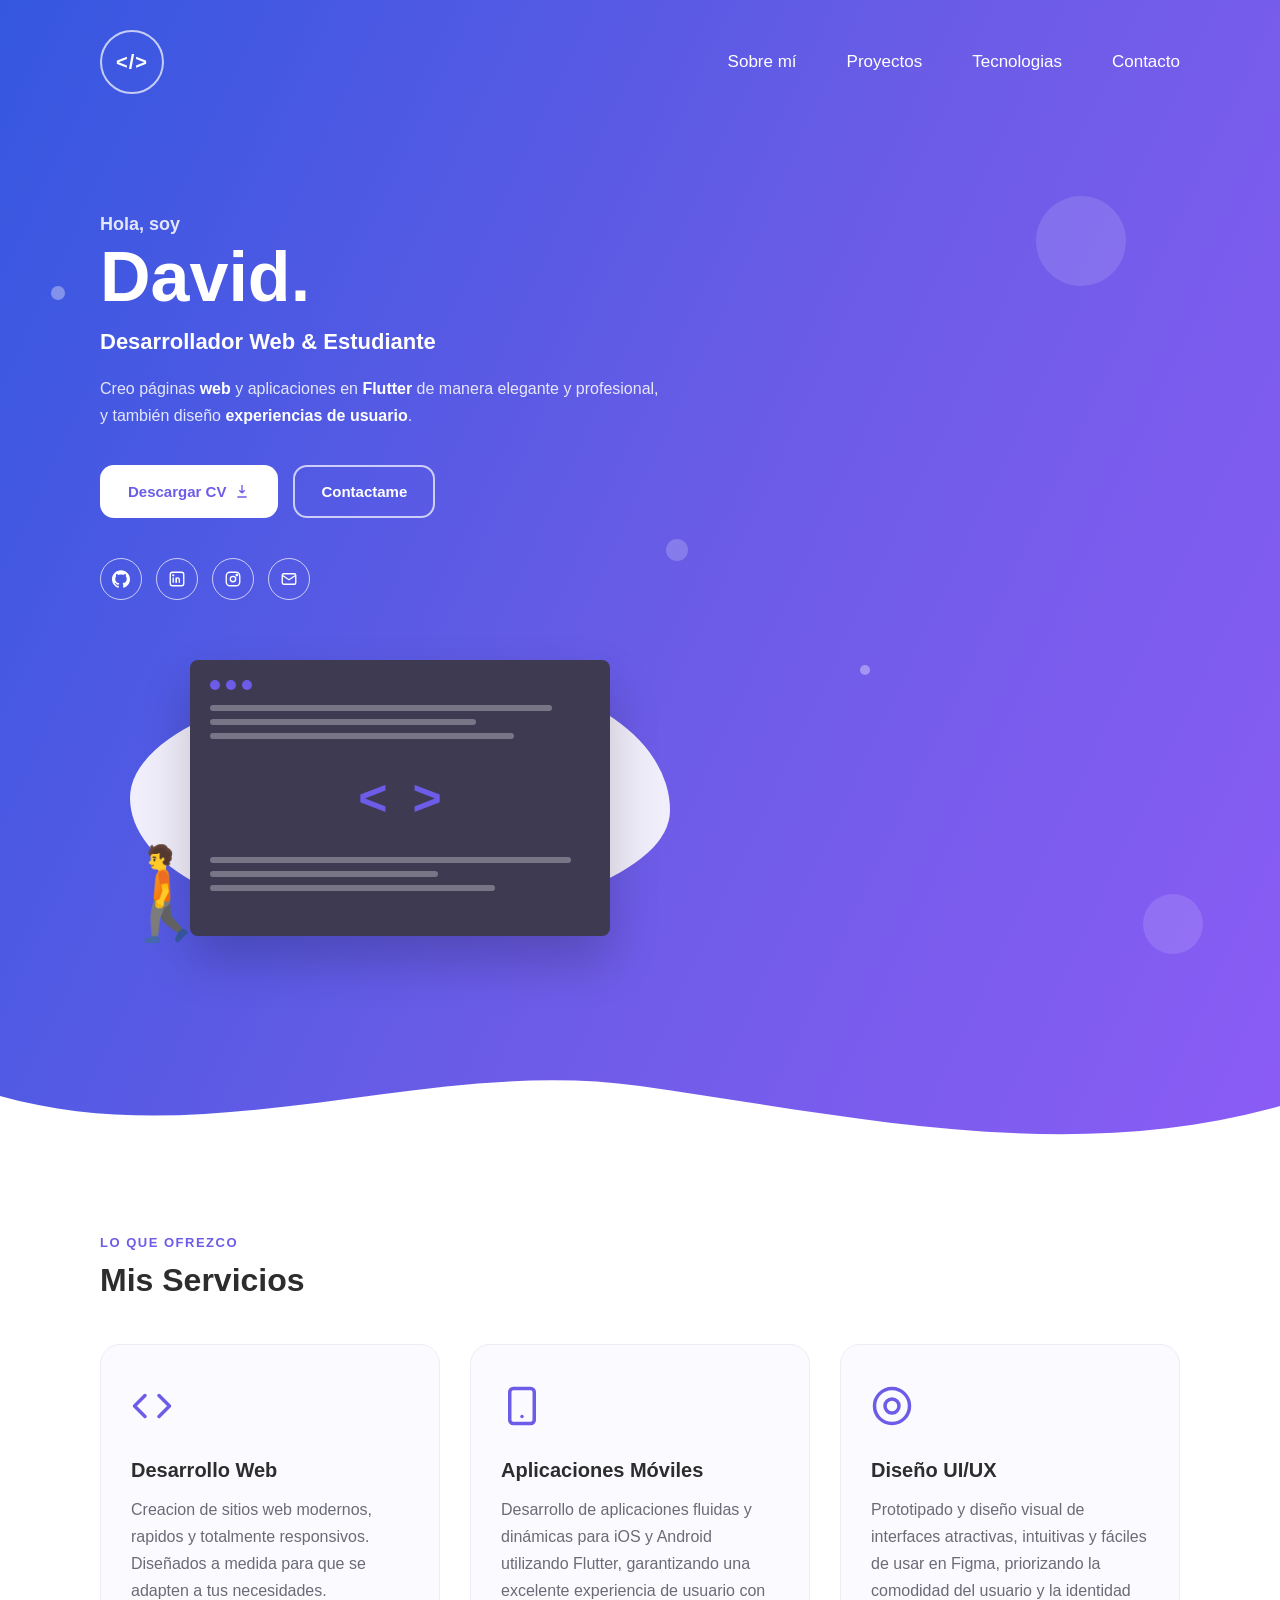
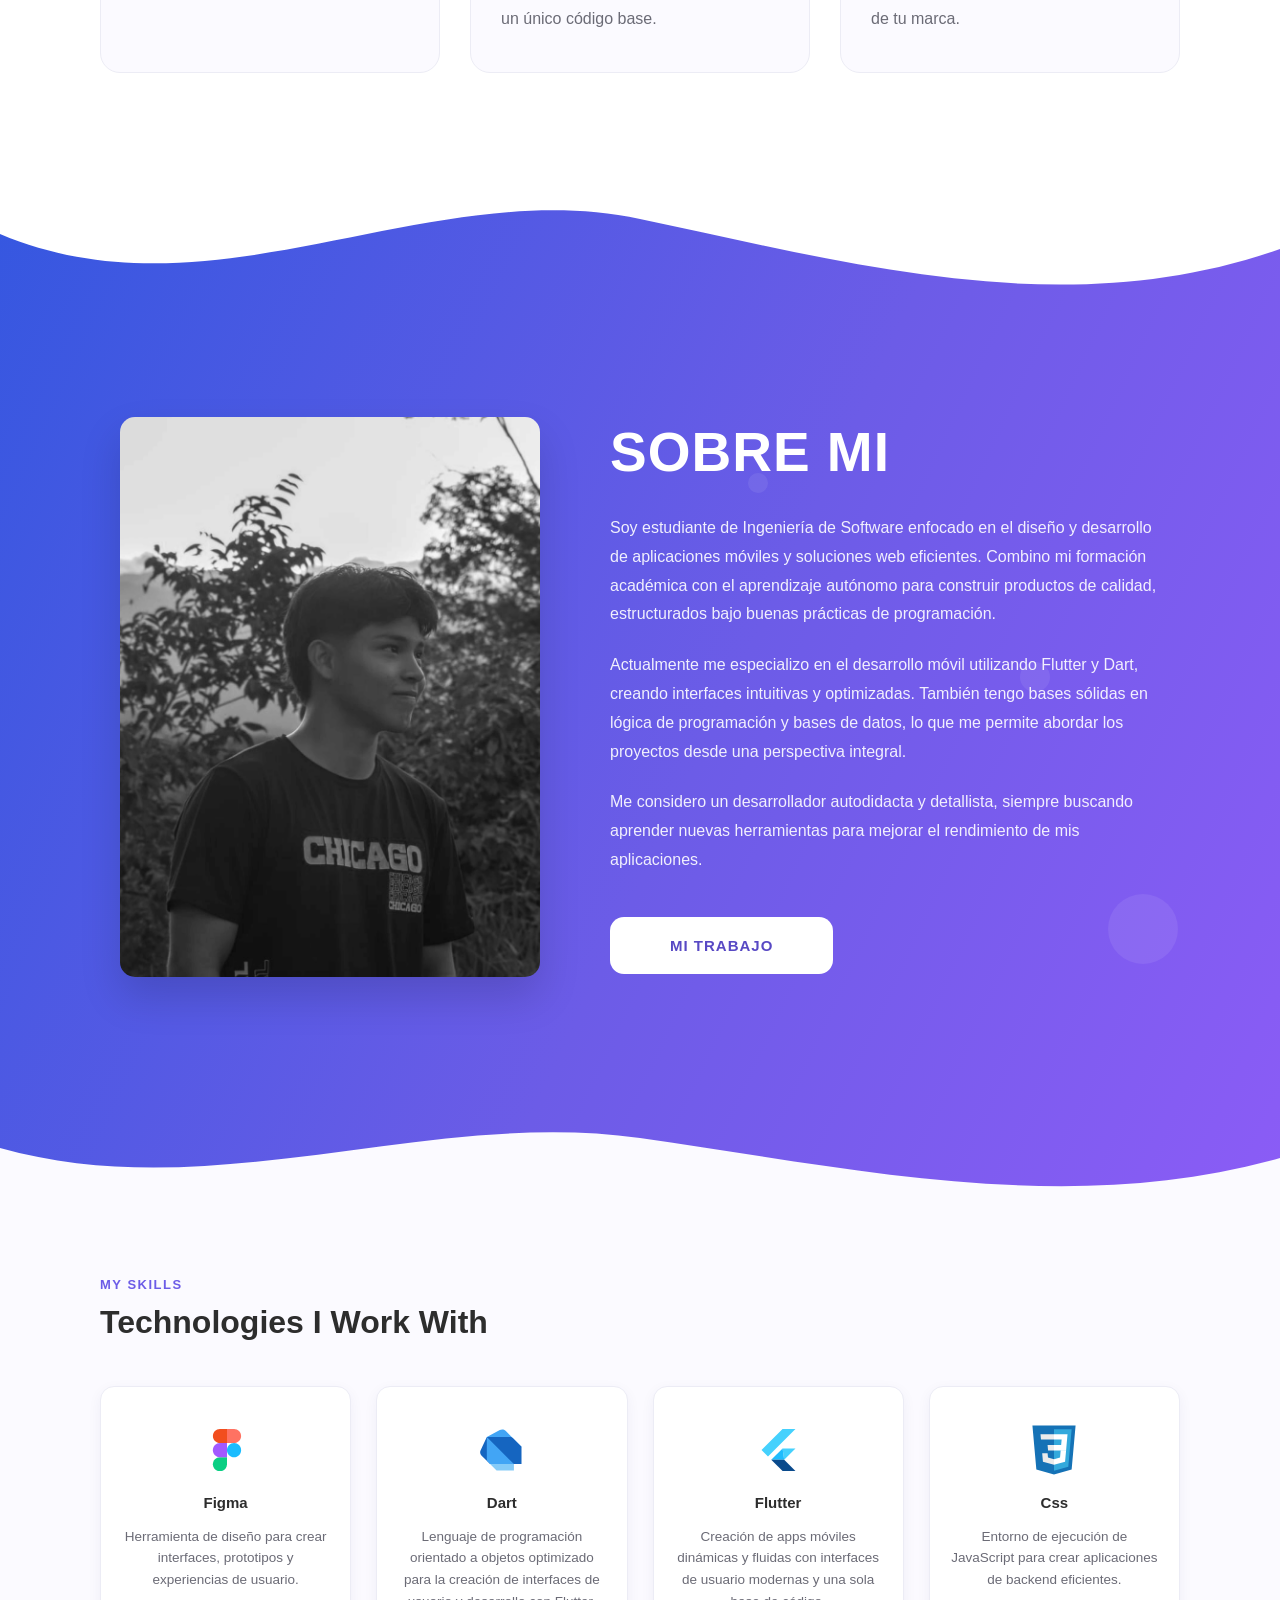
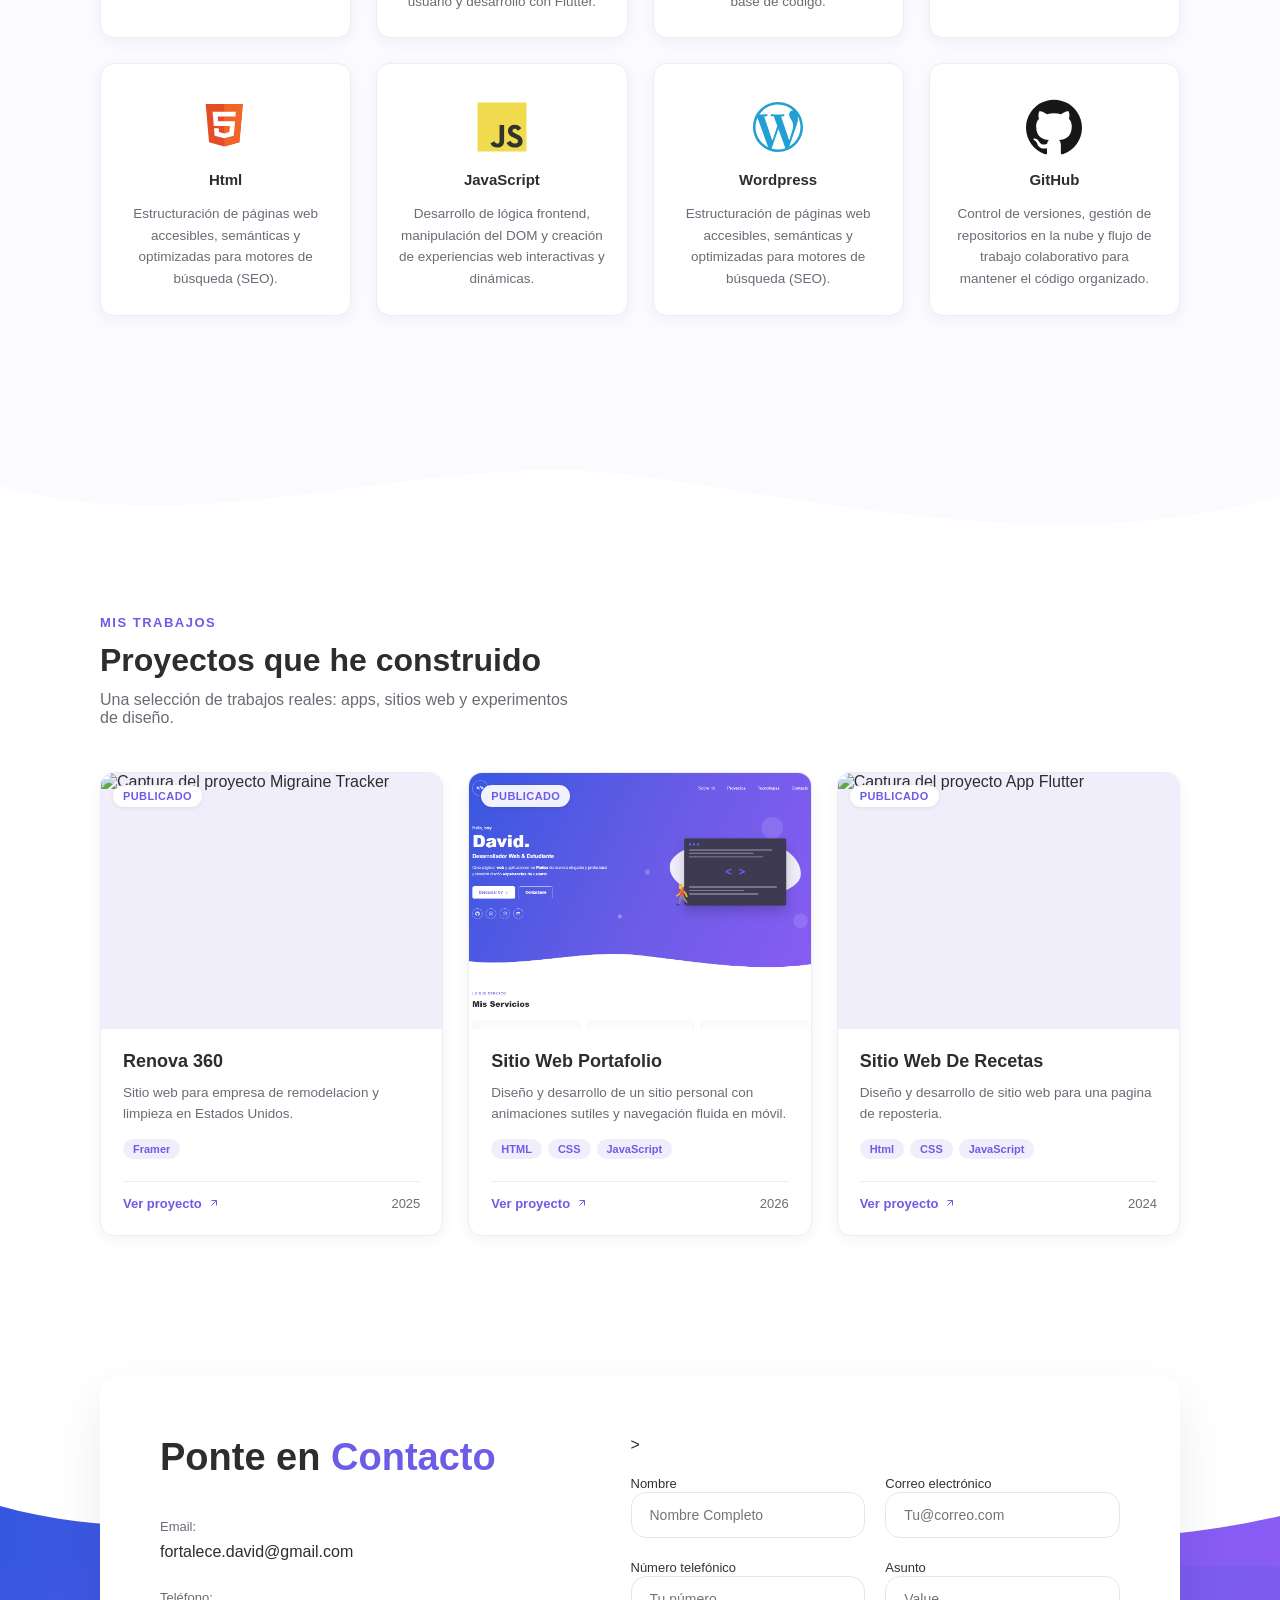
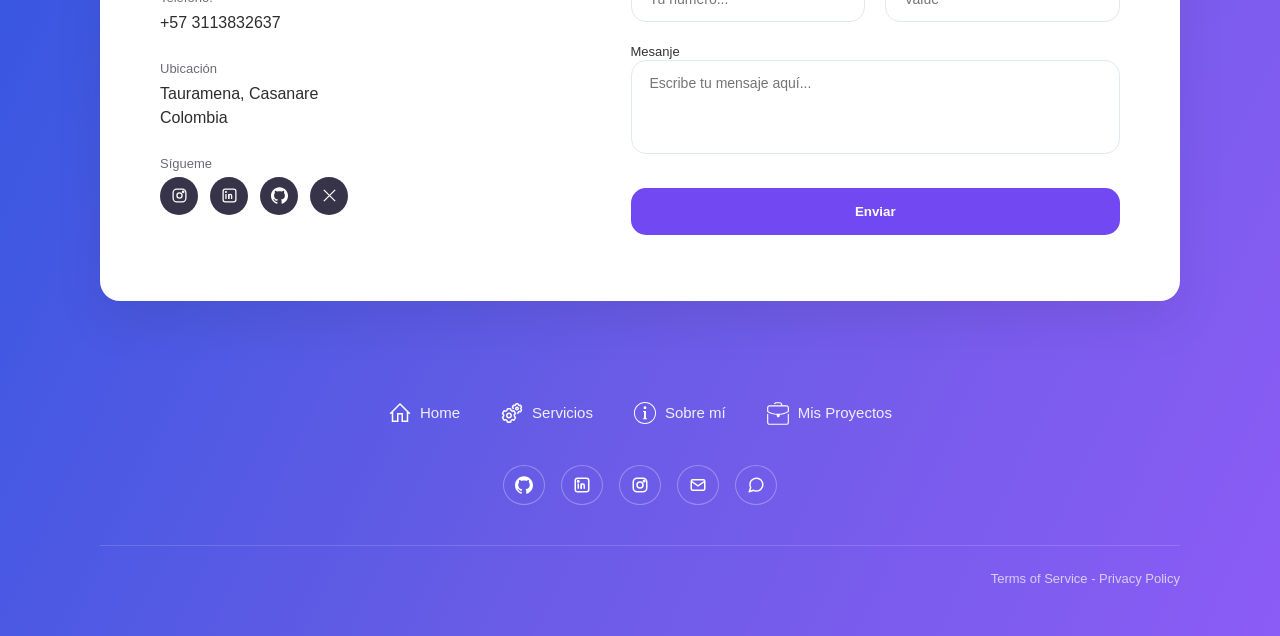
==== commit af8da46a: "Update index.html" ====
--- a/index.html
+++ b/index.html
@@ -440,10 +440,10 @@
       </a>
  
       <!-- Proyecto 3 -->
-      <a class="project-card" href="#" target="_blank">
+      <a class="project-card" href="https://david-space.github.io/Reposteria-Online/index.html" target="_blank">
         <div class="project-thumb">
           <img src="images/Pagina recetas-1.png" alt="Captura del proyecto App Flutter">
-          <span class="project-status">EN DESARROLLO</span>
+          <span class="project-status">Publicado</span>
         </div>
         <div class="project-body">
           <h3>Sitio Web De Recetas</h3>
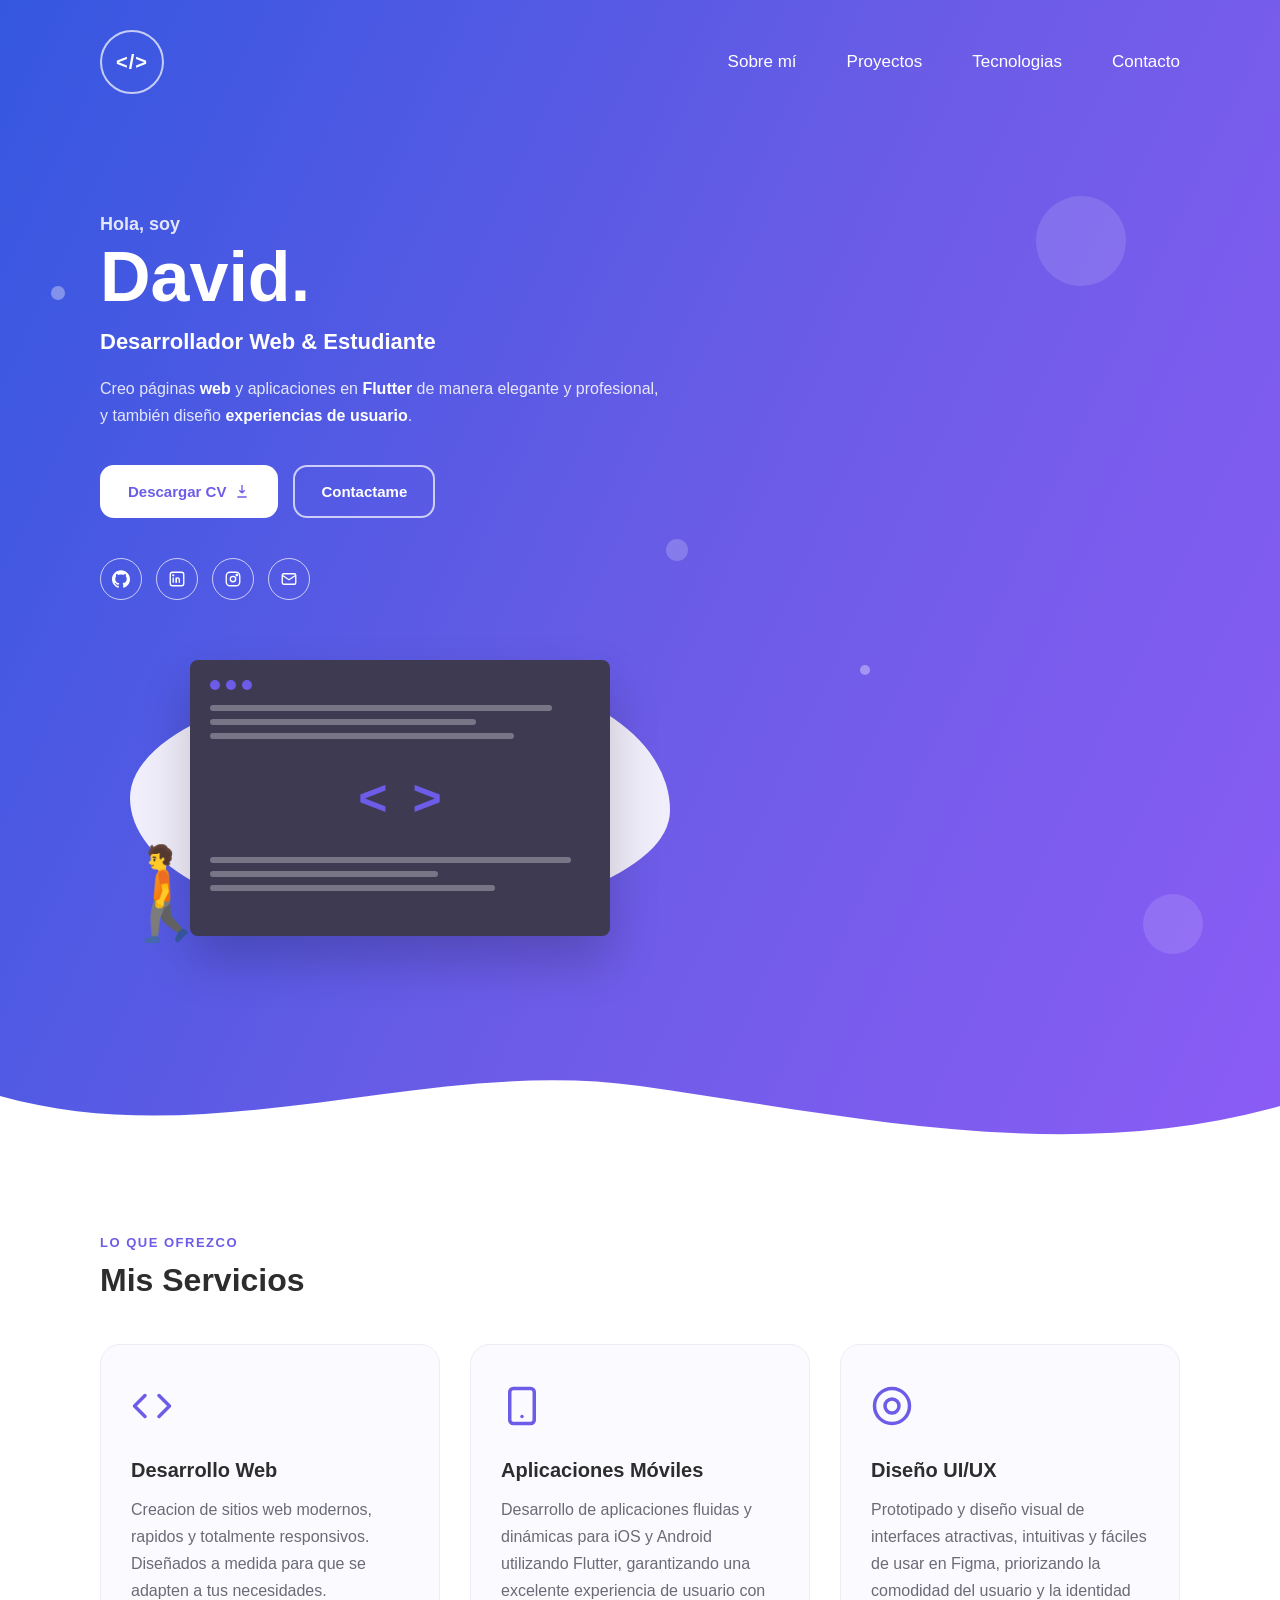
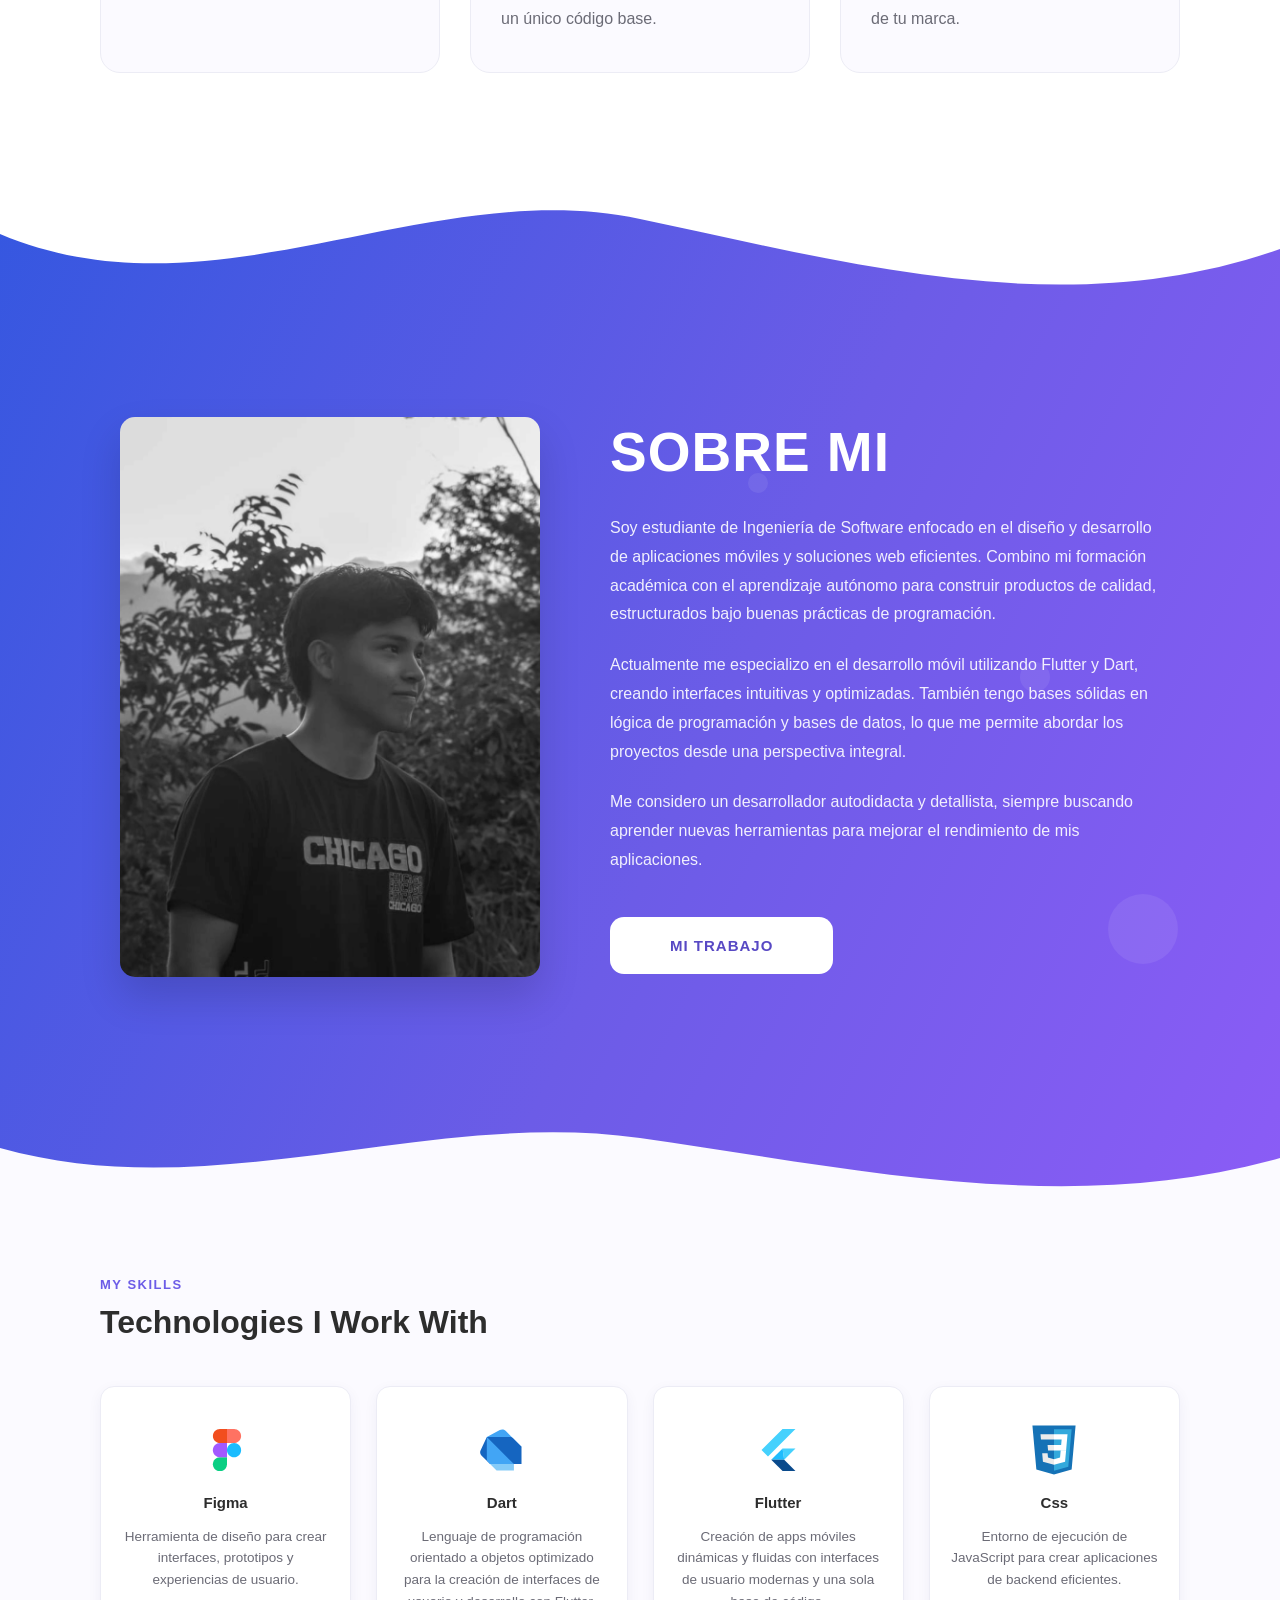
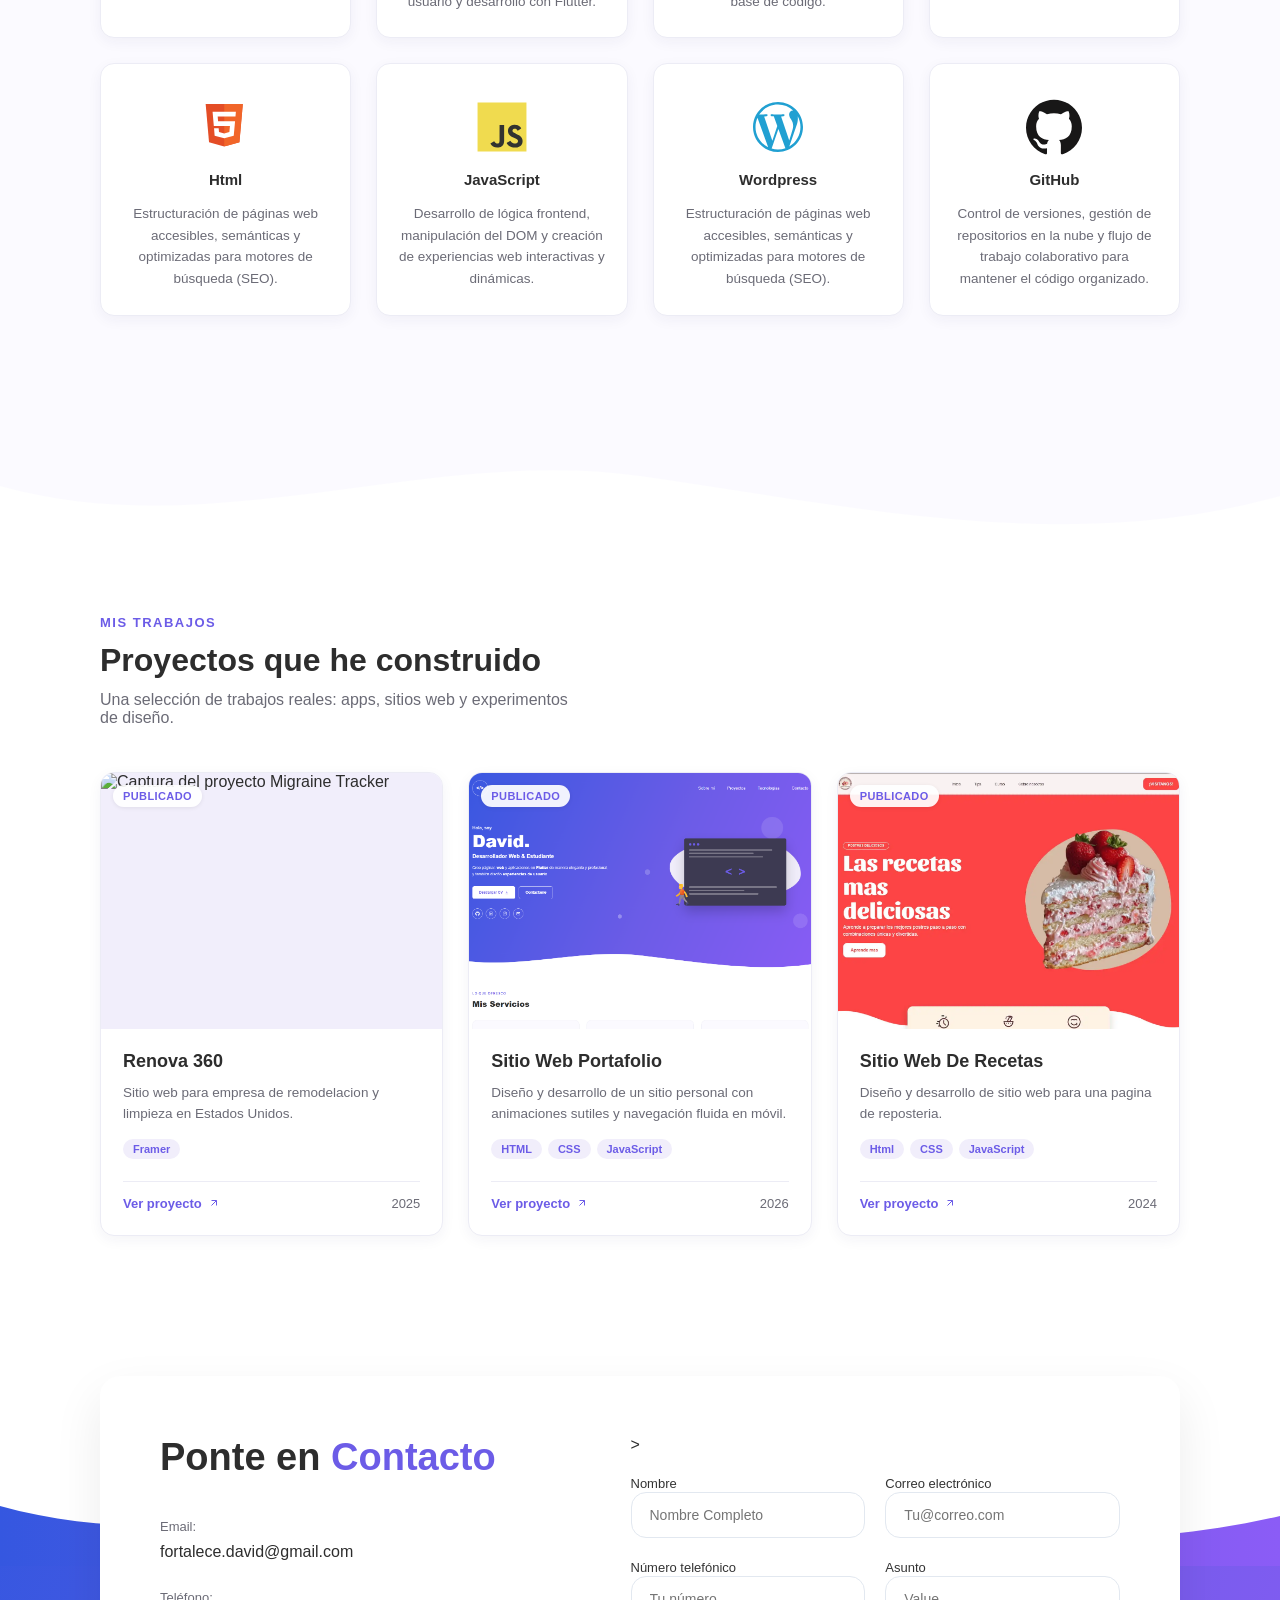
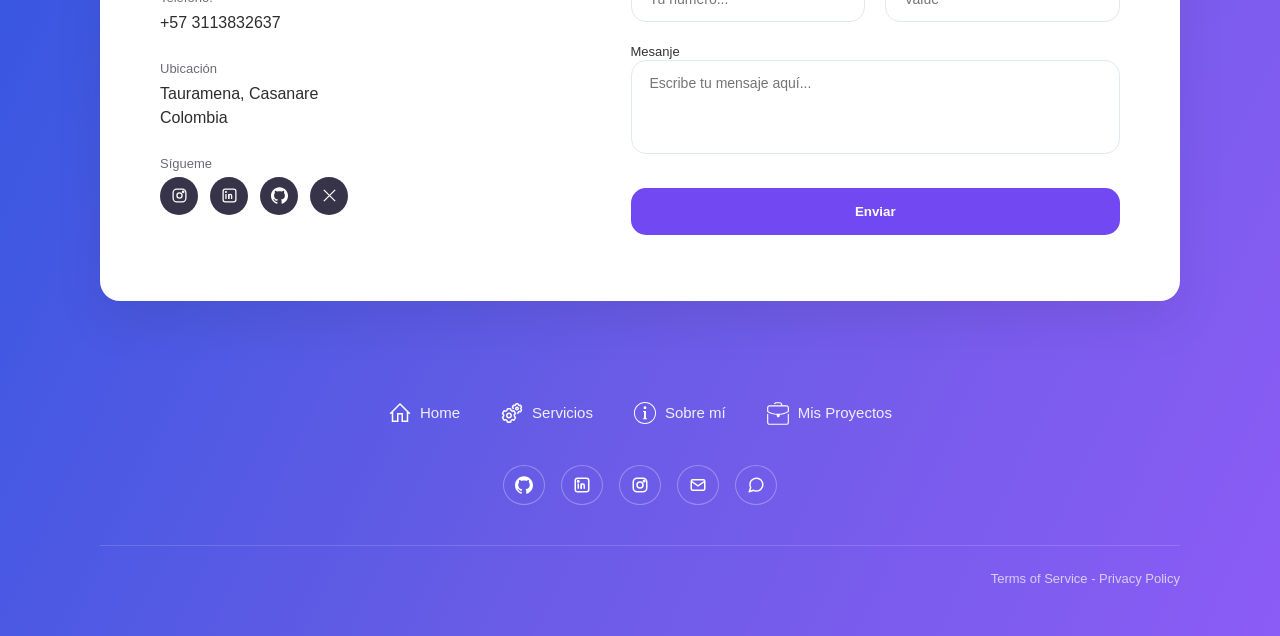
==== commit d7300761: "Update index.html" ====
--- a/index.html
+++ b/index.html
@@ -442,7 +442,7 @@
       <!-- Proyecto 3 -->
       <a class="project-card" href="https://david-space.github.io/Reposteria-Online/index.html" target="_blank">
         <div class="project-thumb">
-          <img src="images/Pagina recetas-1.png" alt="Captura del proyecto App Flutter">
+          <img src="images/Reposteria-Online-Captura.webp" alt="Captura del proyecto App Flutter">
           <span class="project-status">Publicado</span>
         </div>
         <div class="project-body">
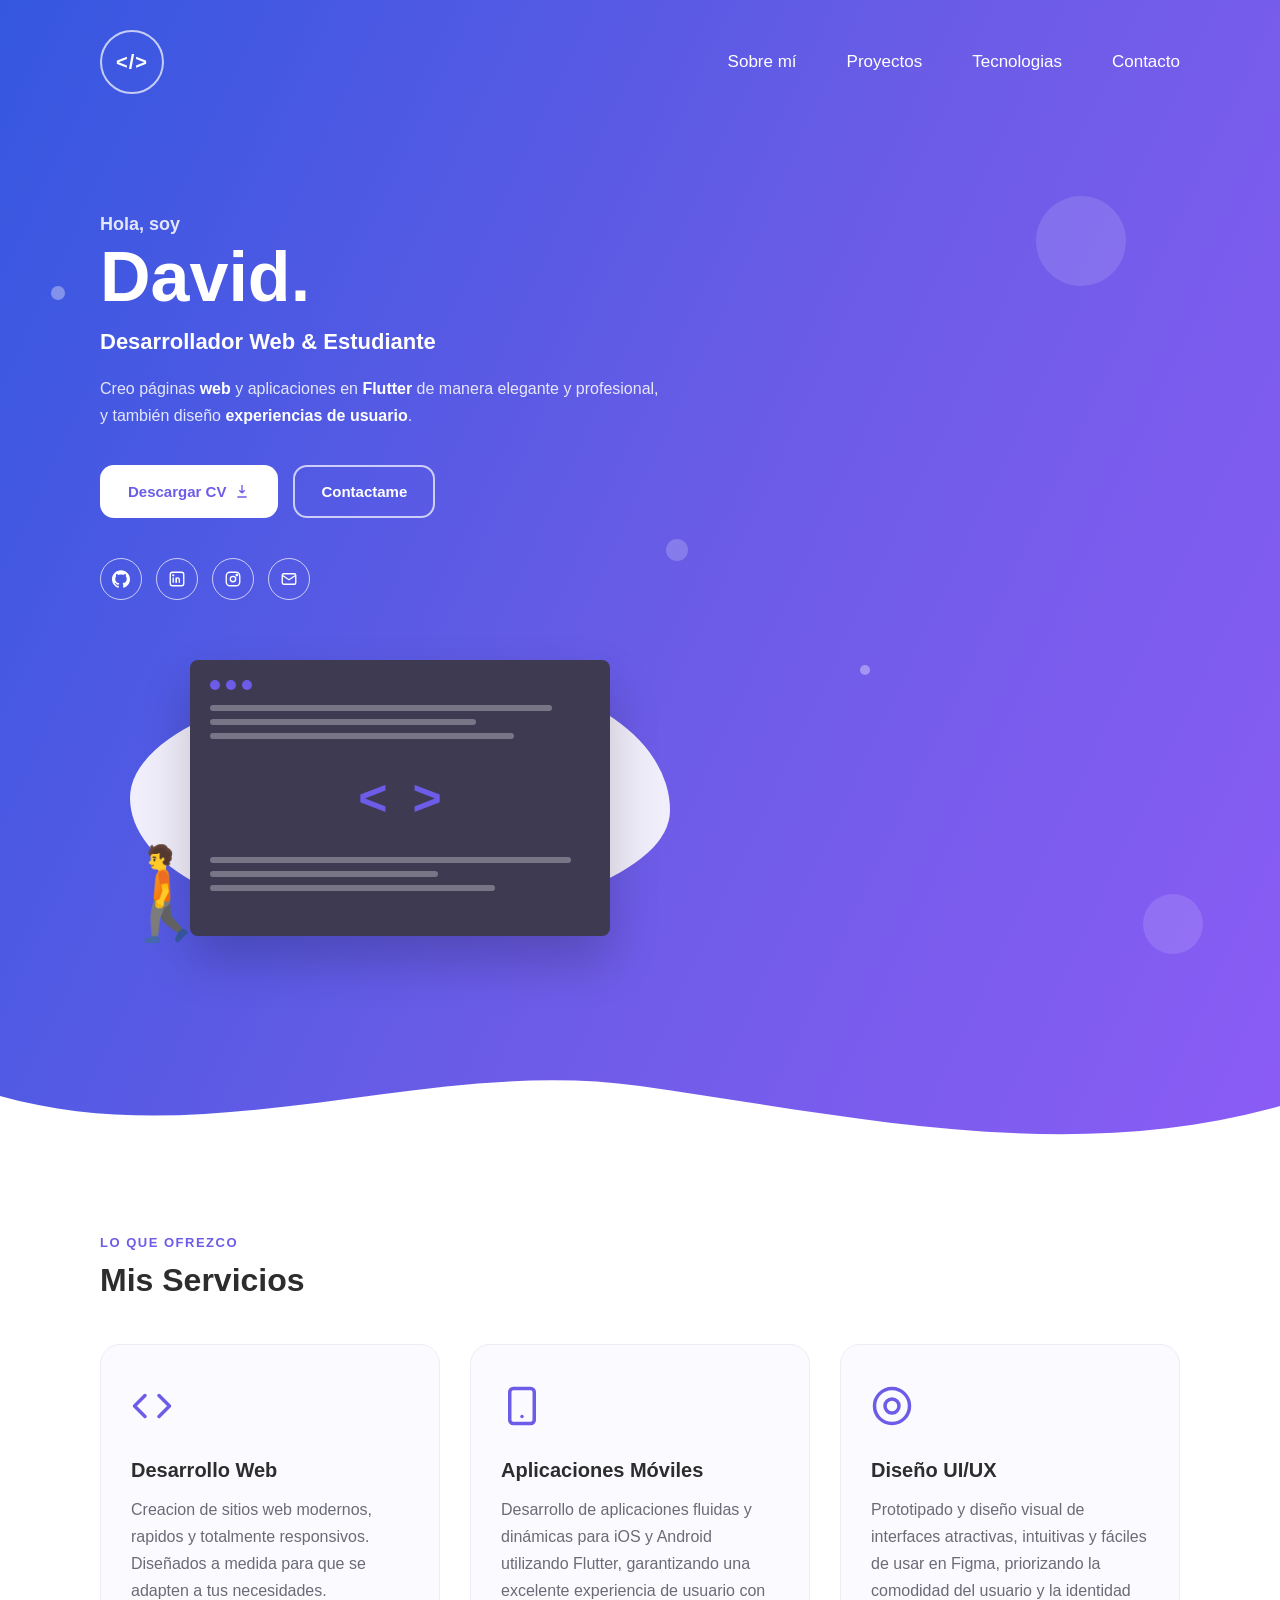
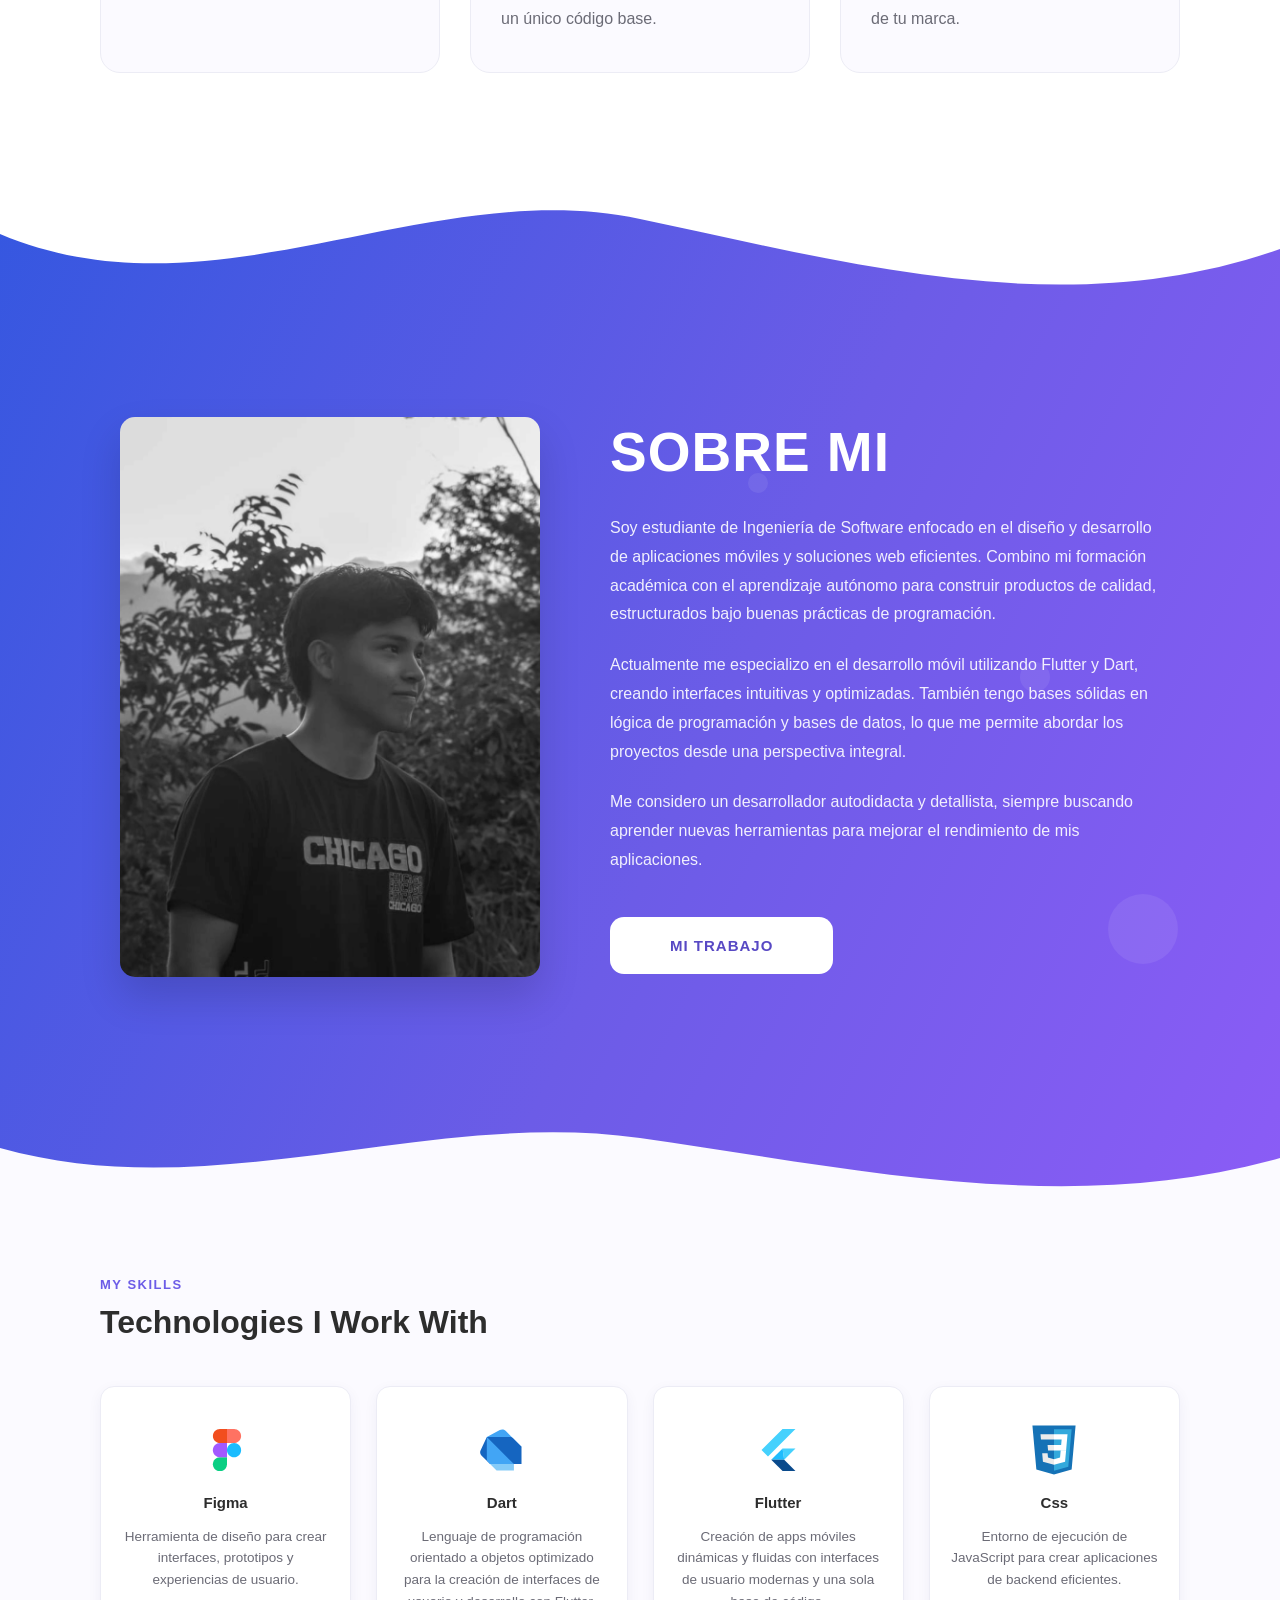
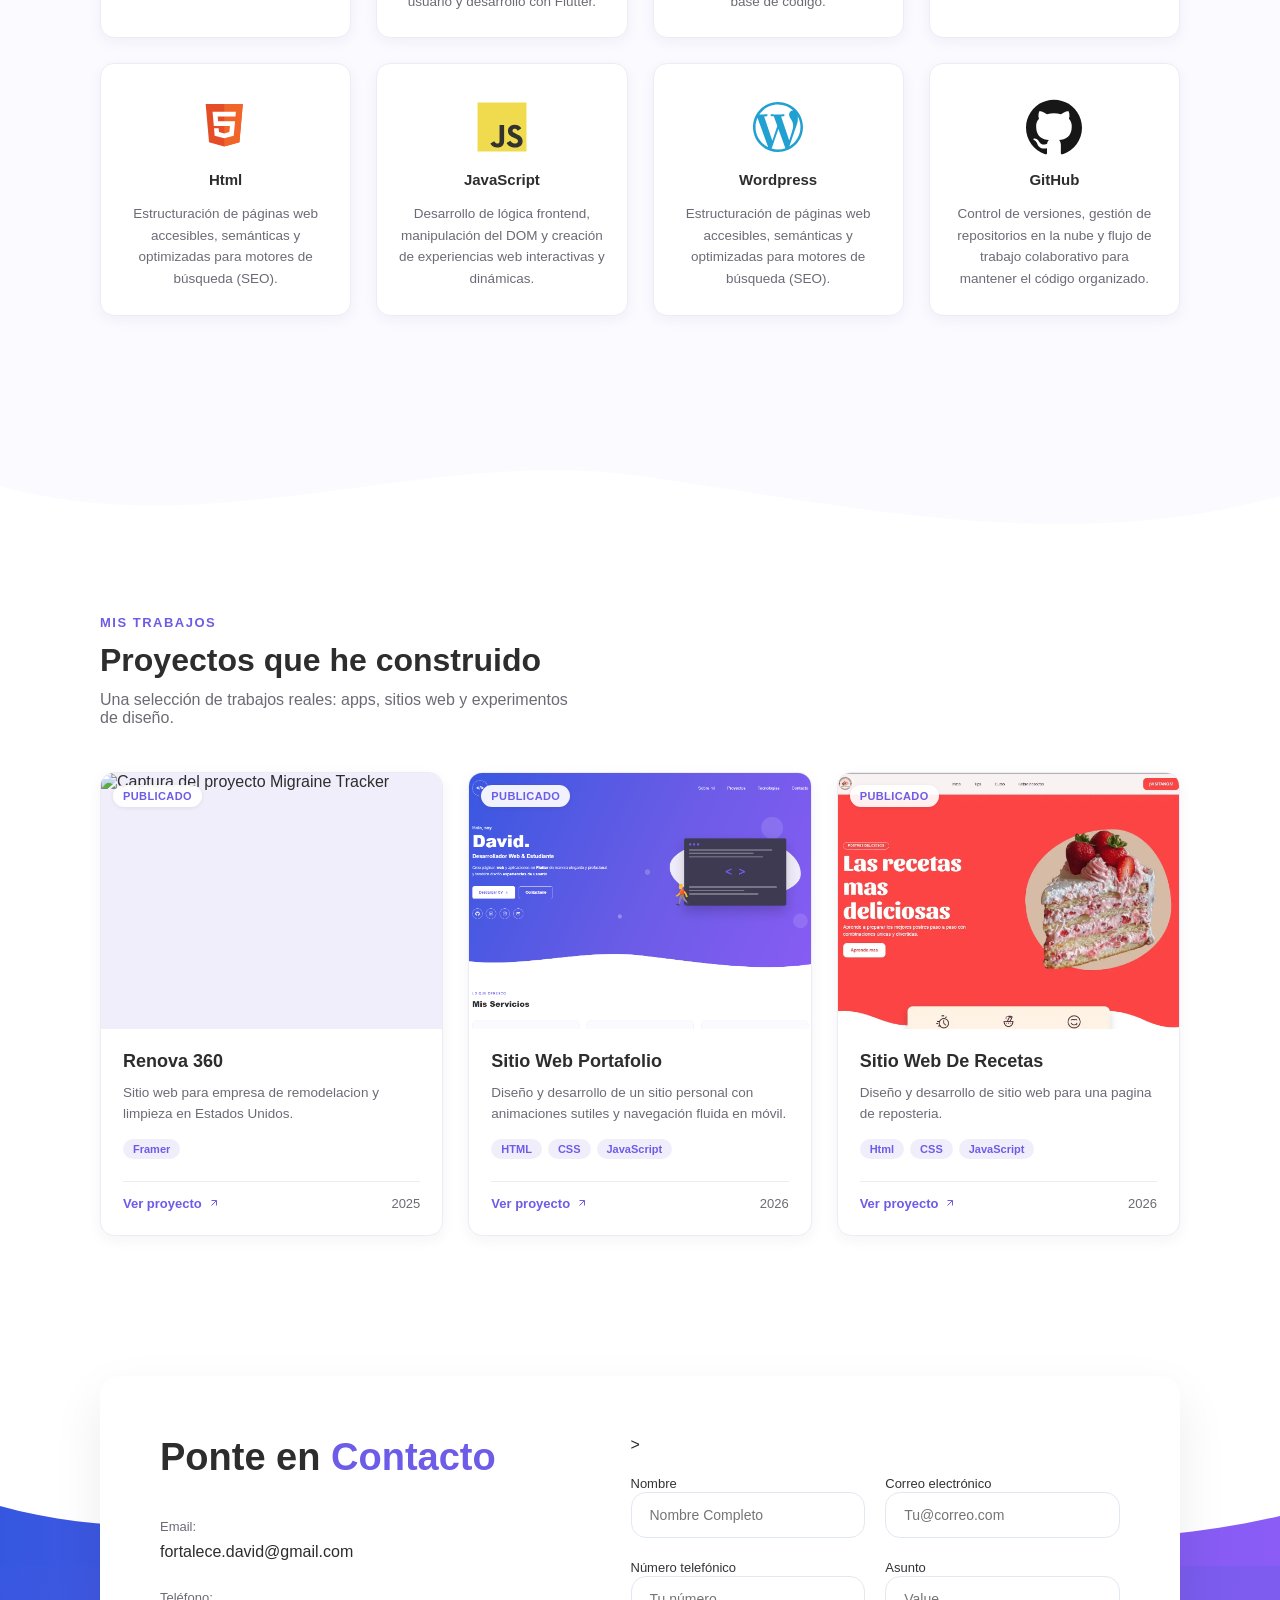
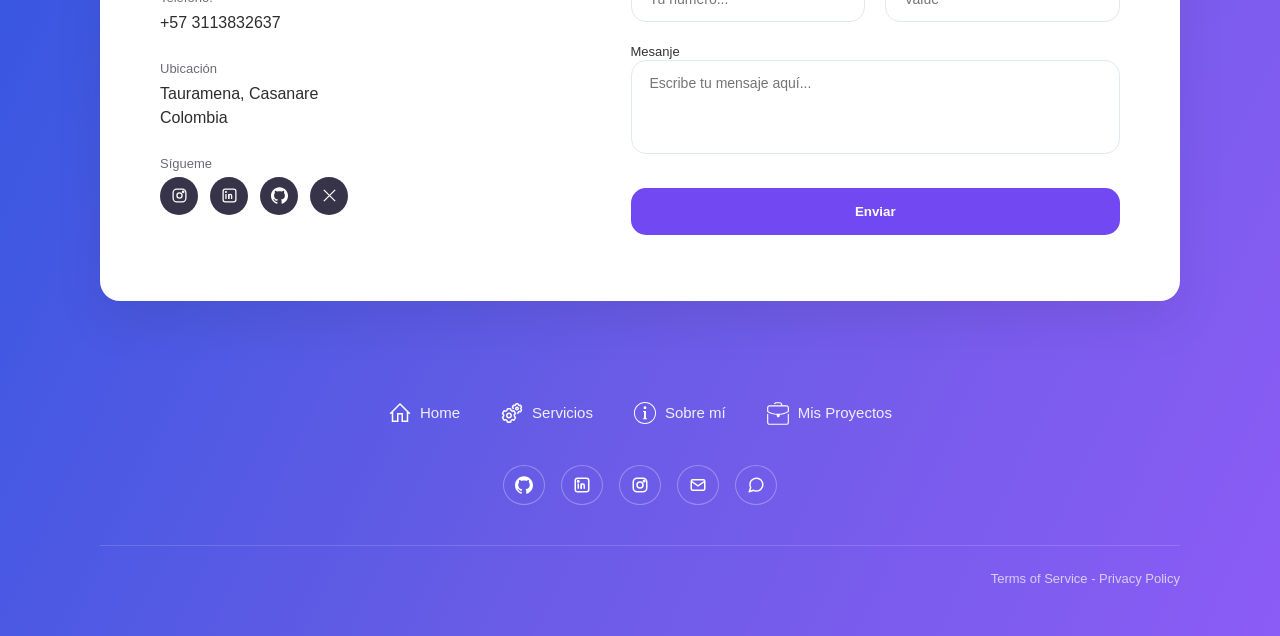
==== commit bacbd436: "Update fmt.Println message from 'Hello' to 'Goodbye'" ====
--- a/index.html
+++ b/index.html
@@ -457,7 +457,7 @@
             <span class="project-link">Ver proyecto
               <svg viewBox="0 0 24 24" fill="none" stroke="currentColor" stroke-width="2"><path d="M7 17L17 7M7 7h10v10"/></svg>
             </span>
-            <span class="project-year">2024</span>
+            <span class="project-year">2026</span>
           </div>
         </div>
       </a>
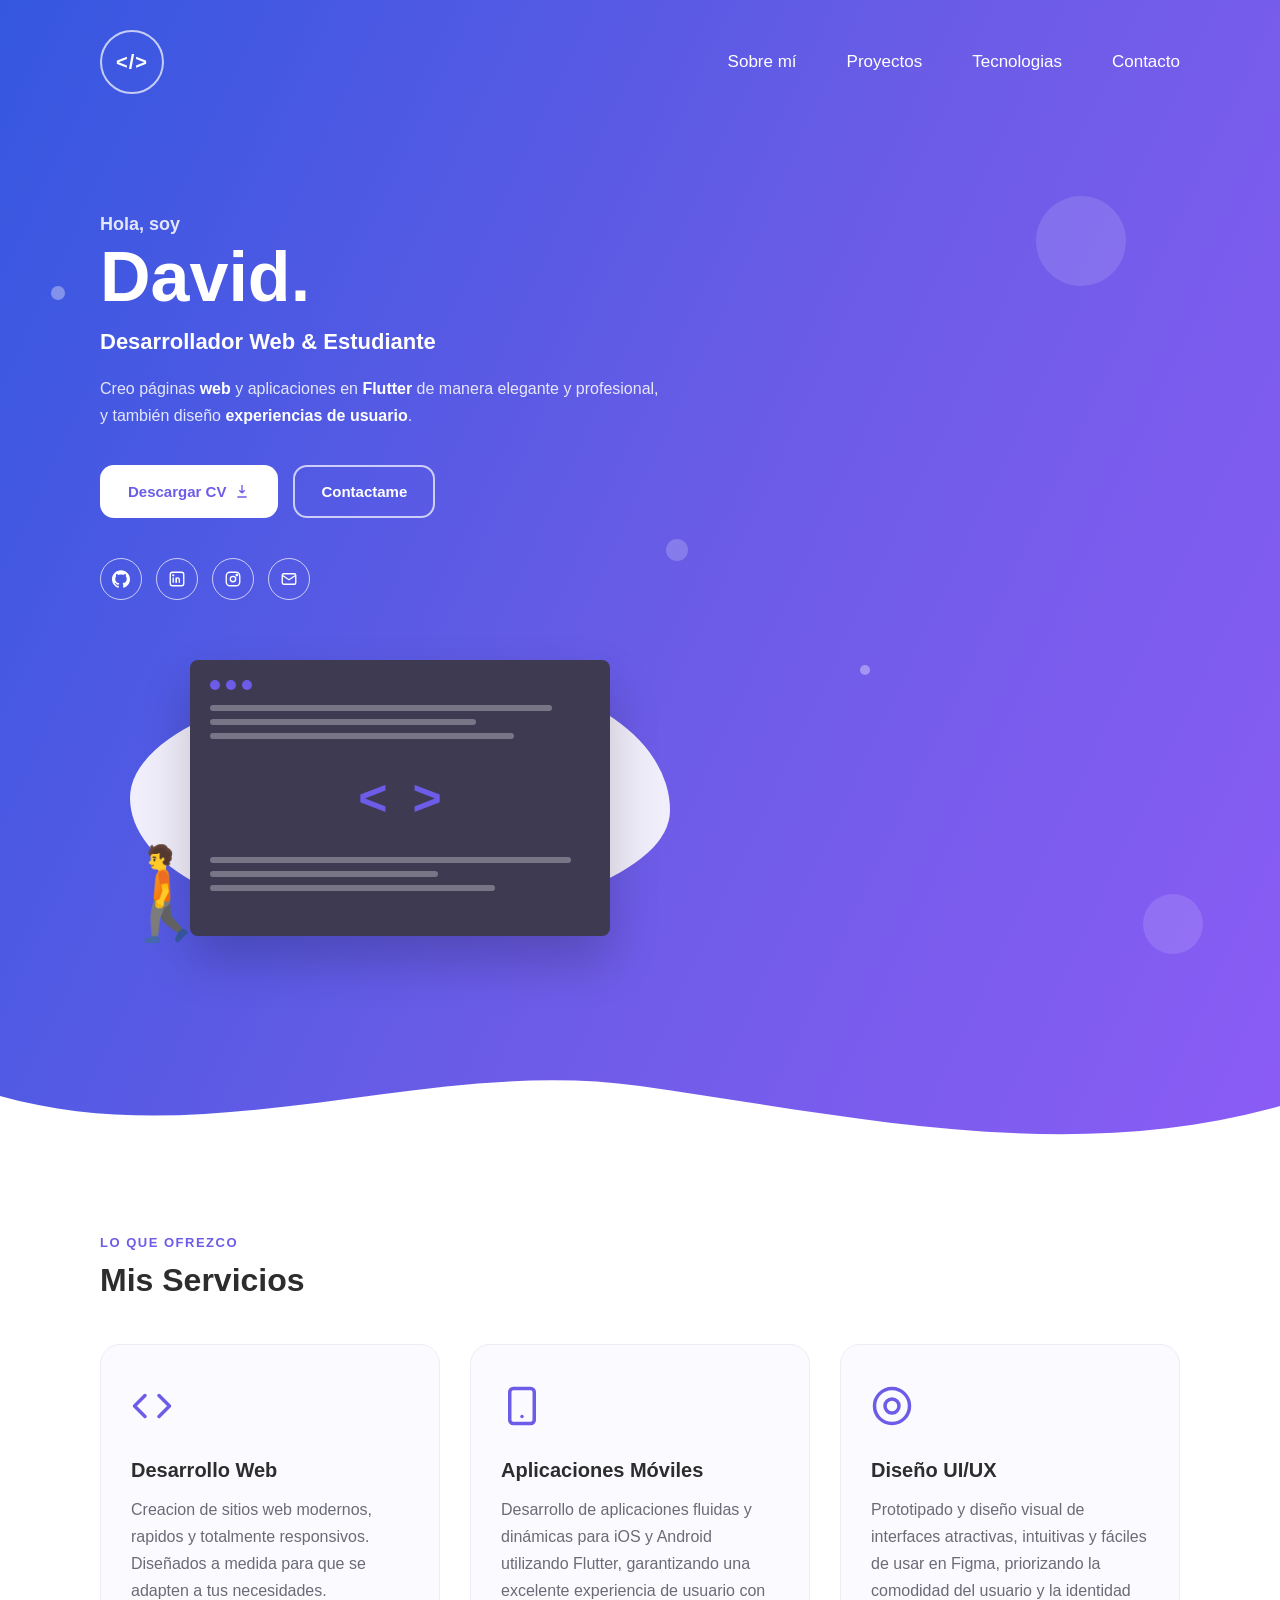
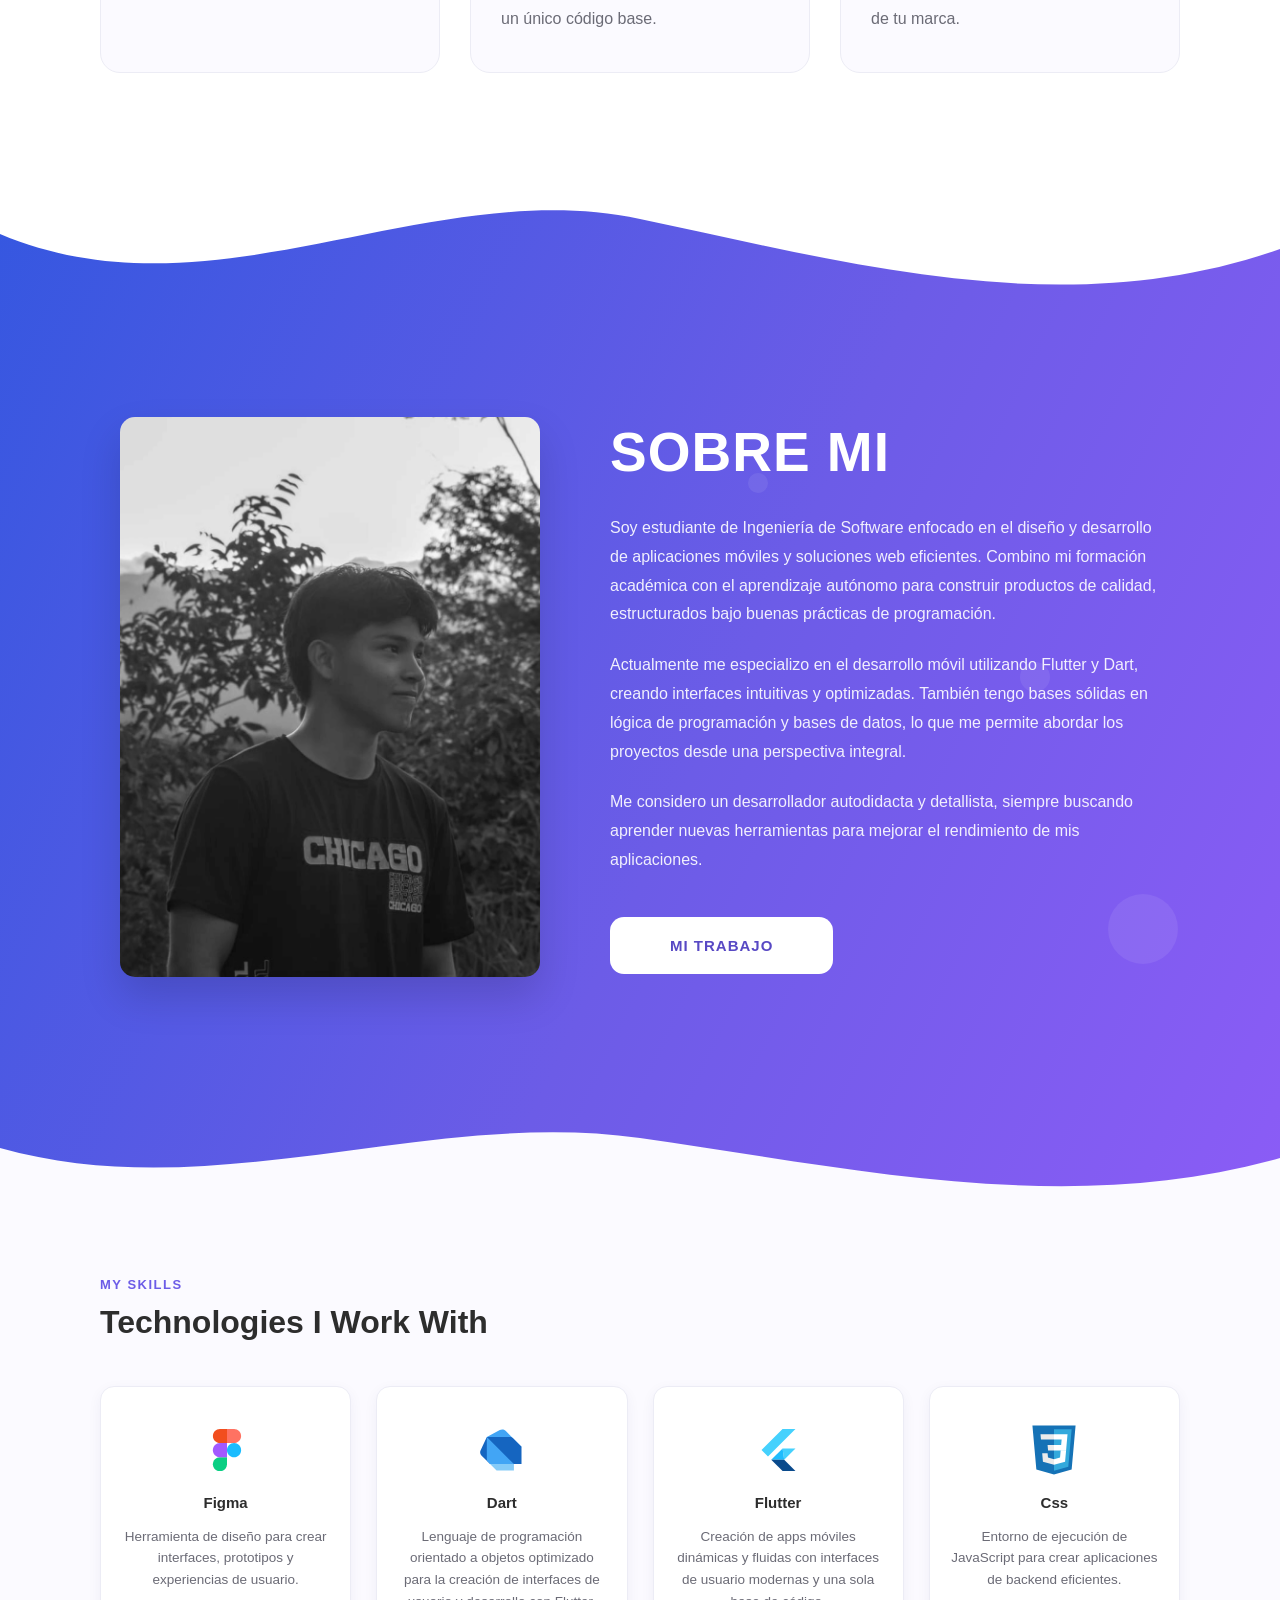
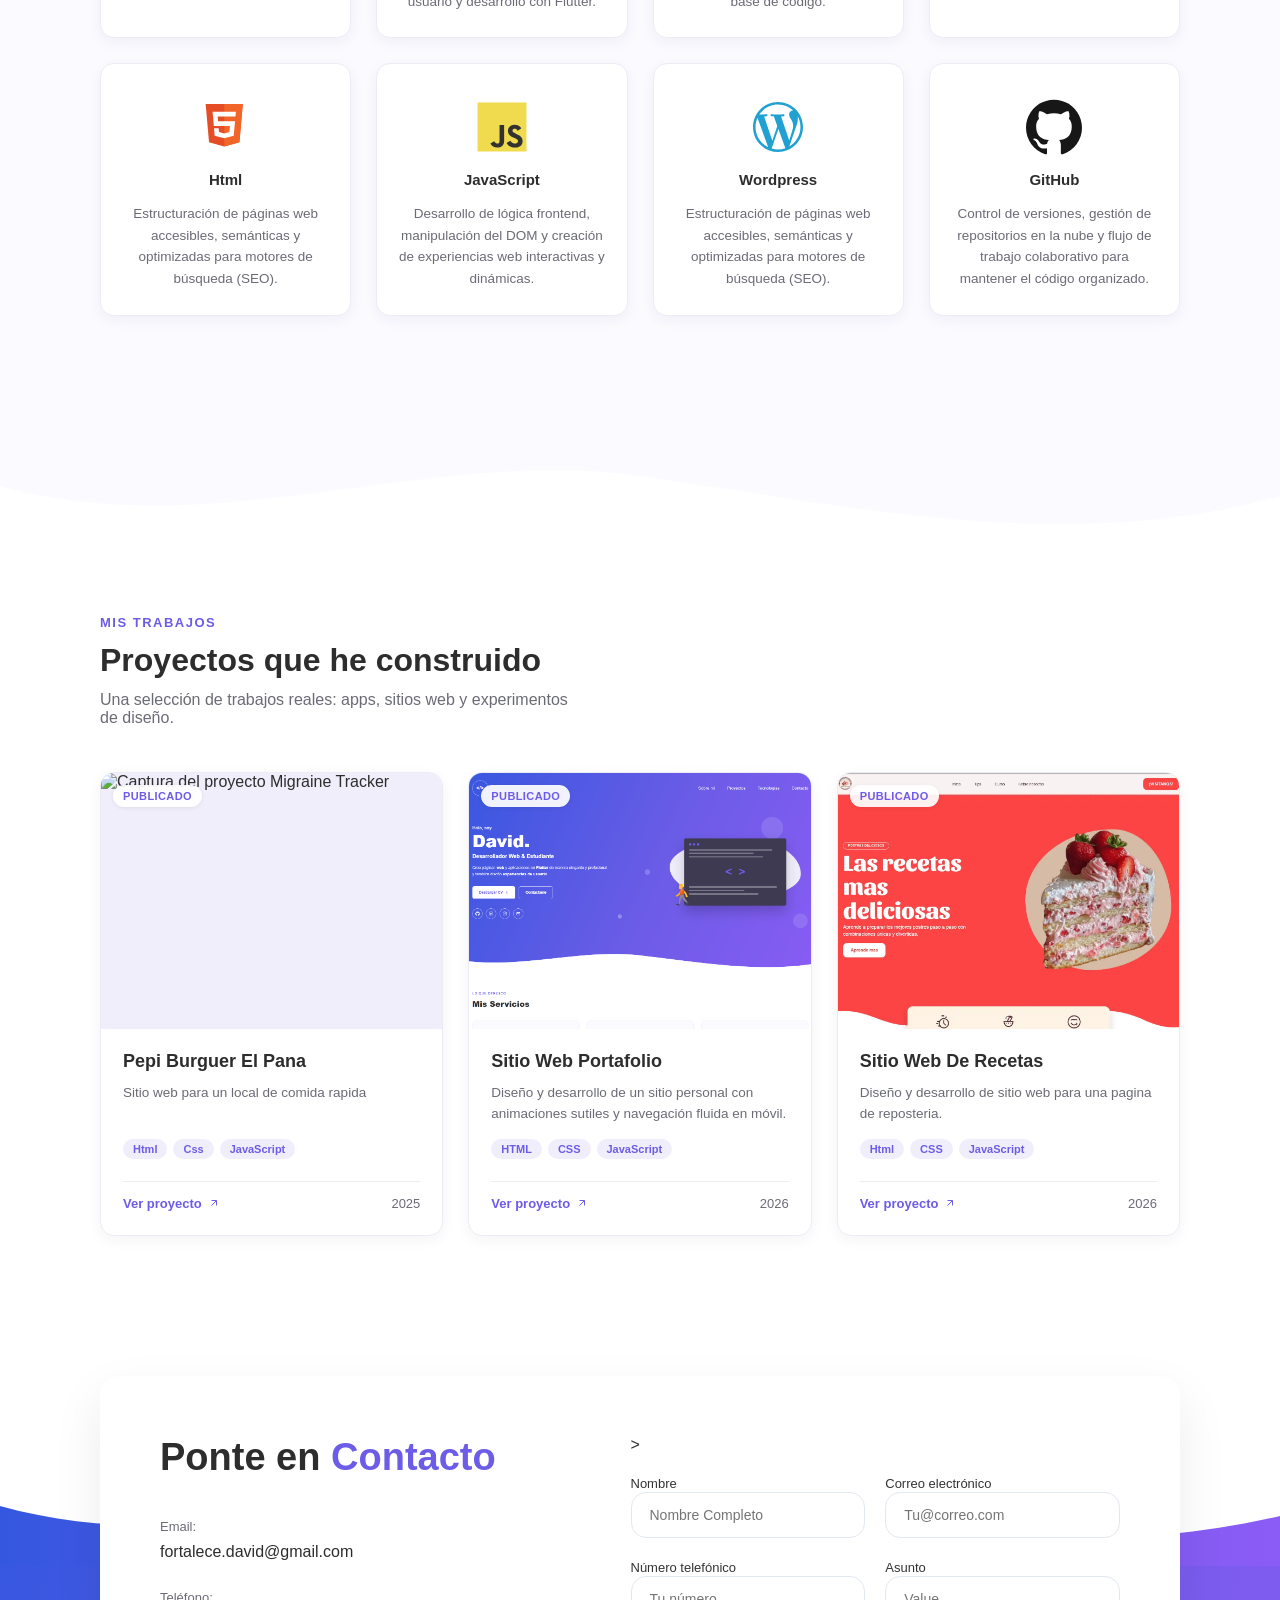
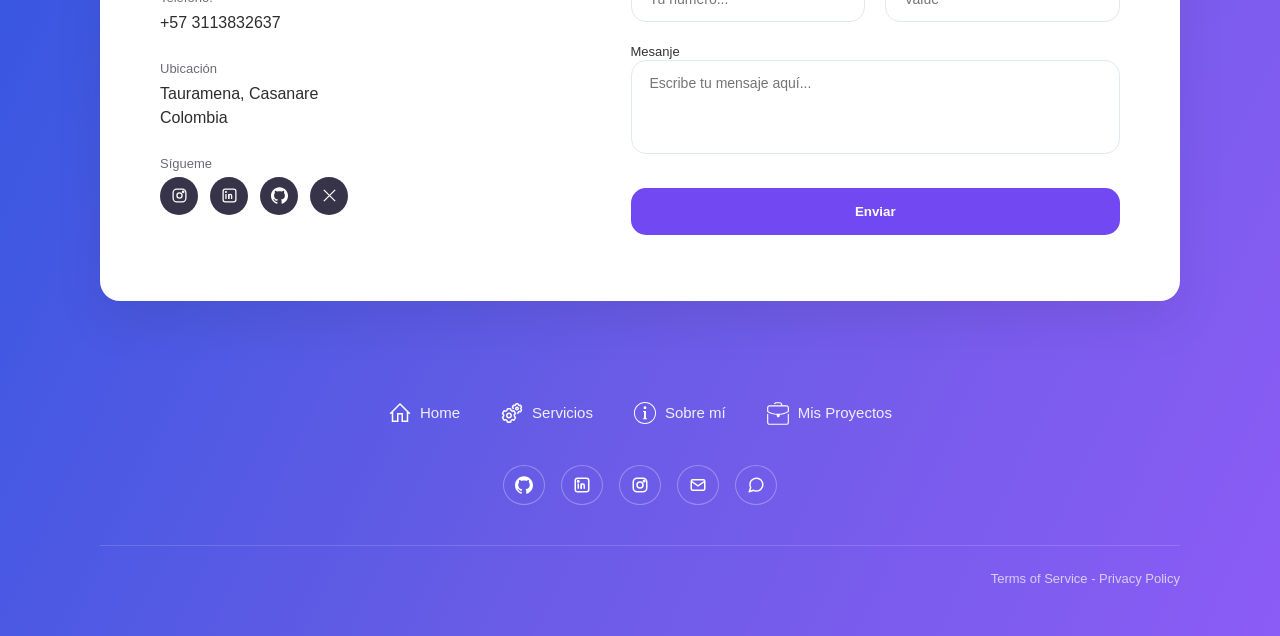
==== commit a131b2c1: "Update print statement from 'Hello' to 'Goodbye'" ====
--- a/index.html
+++ b/index.html
@@ -396,16 +396,18 @@
     <div class="work-grid">
  
       <!-- Proyecto 1 -->
-      <a class="project-card" href="https://renova-360.framer.website/" target="_blank">
+      <a class="project-card" href="https://pepi-burguer.pages.dev/" target="_blank">
         <div class="project-thumb">
           <img src="images/Renova-360.png" alt="Captura del proyecto Migraine Tracker">
           <span class="project-status">Publicado</span>
         </div>
         <div class="project-body">
-          <h3>Renova 360</h3>
-          <p>Sitio web para empresa de remodelacion y limpieza en Estados Unidos.</p>
+          <h3>Pepi Burguer El Pana</h3>
+          <p>Sitio web para un local de comida rapida</p>
           <div class="project-tags">
-            <span class="project-tag">Framer</span>
+            <span class="project-tag">Html</span>
+            <span class="project-tag">Css</span>
+            <span class="project-tag">JavaScript</span>
           </div>
           <div class="project-foot">
             <span class="project-link">Ver proyecto
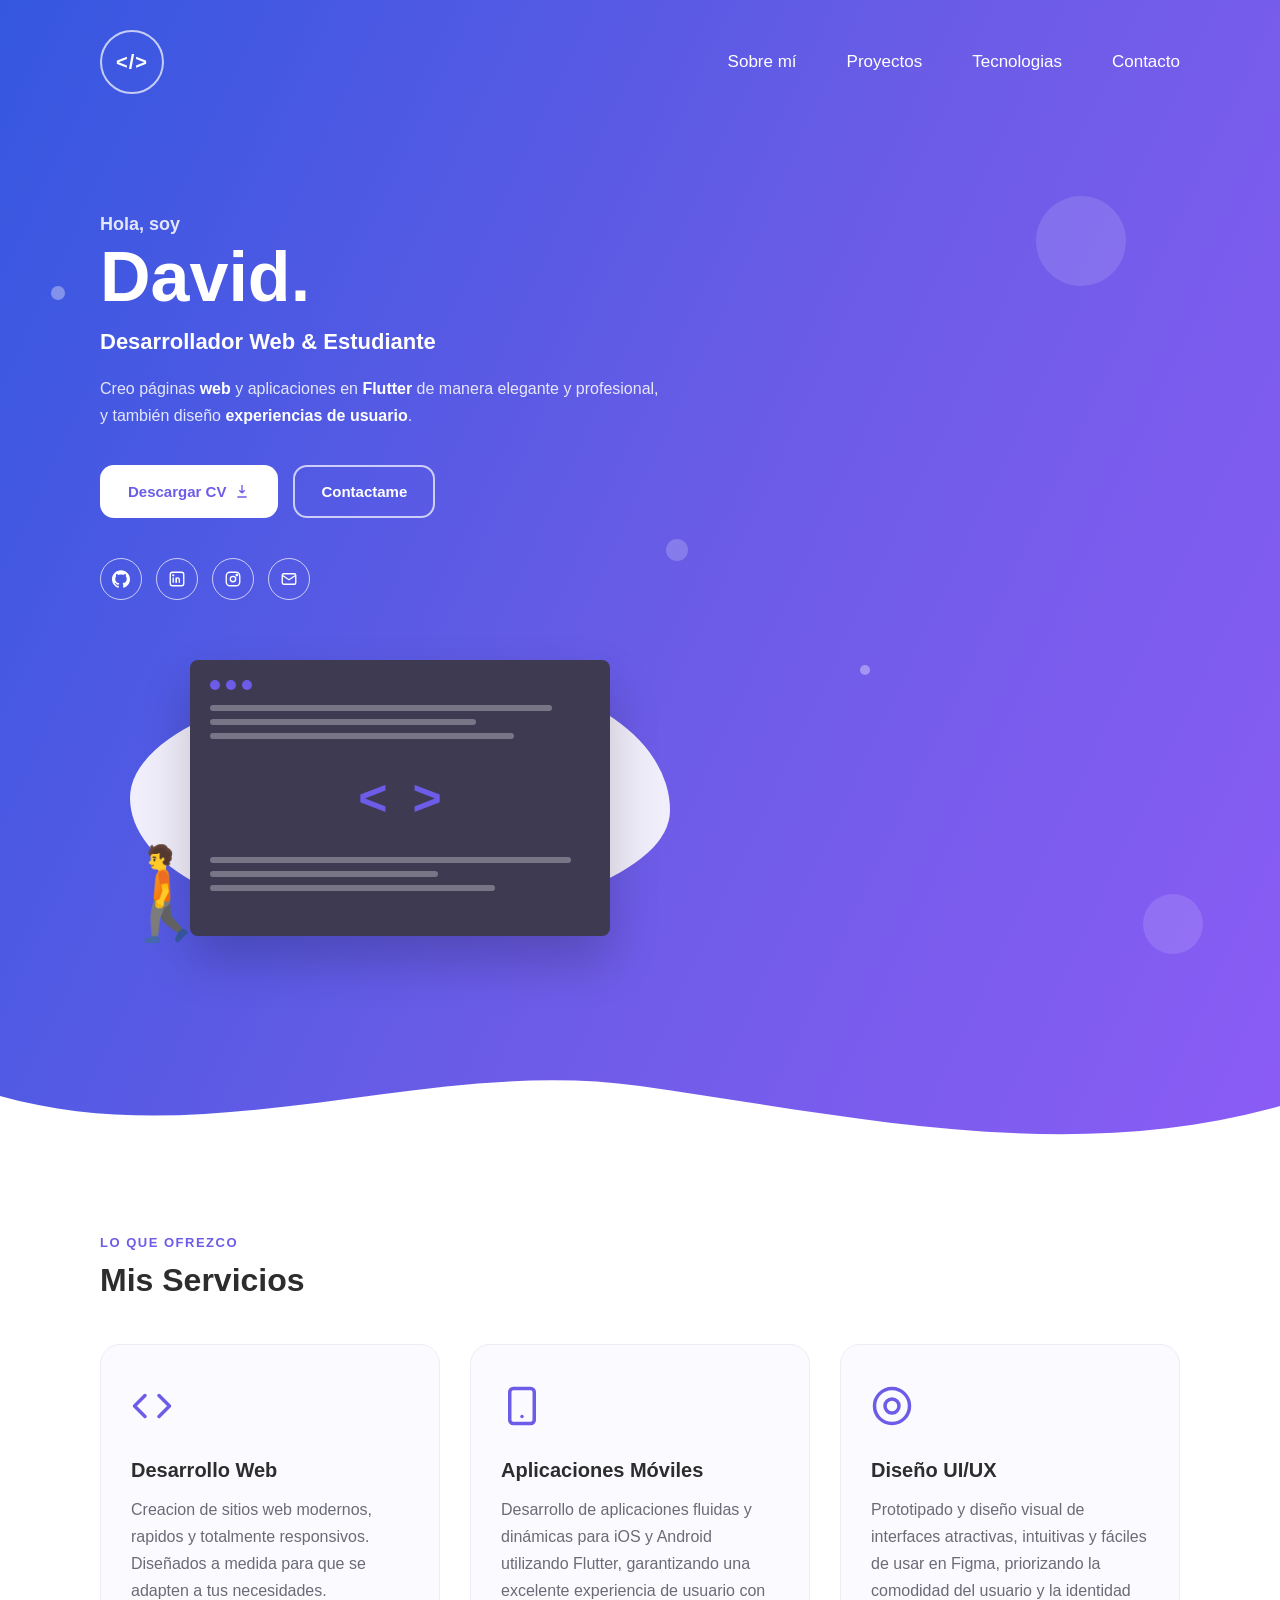
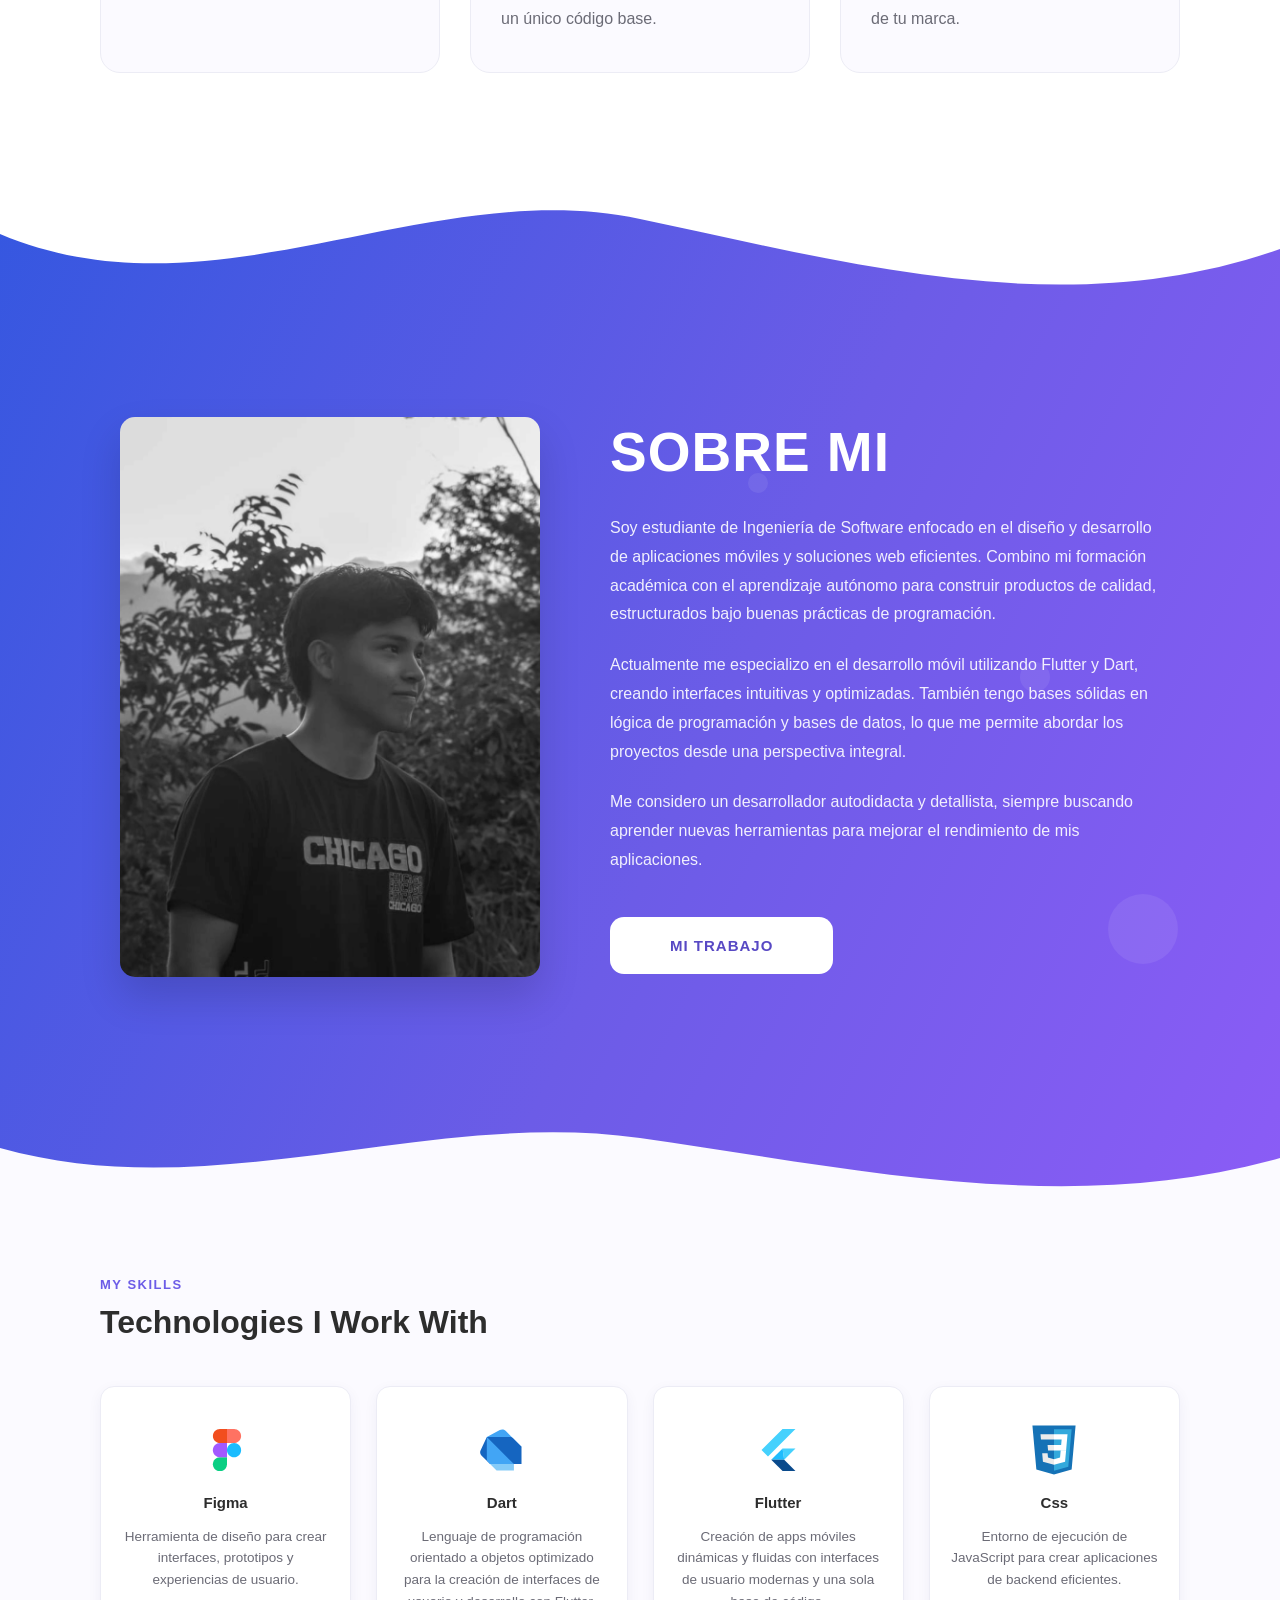
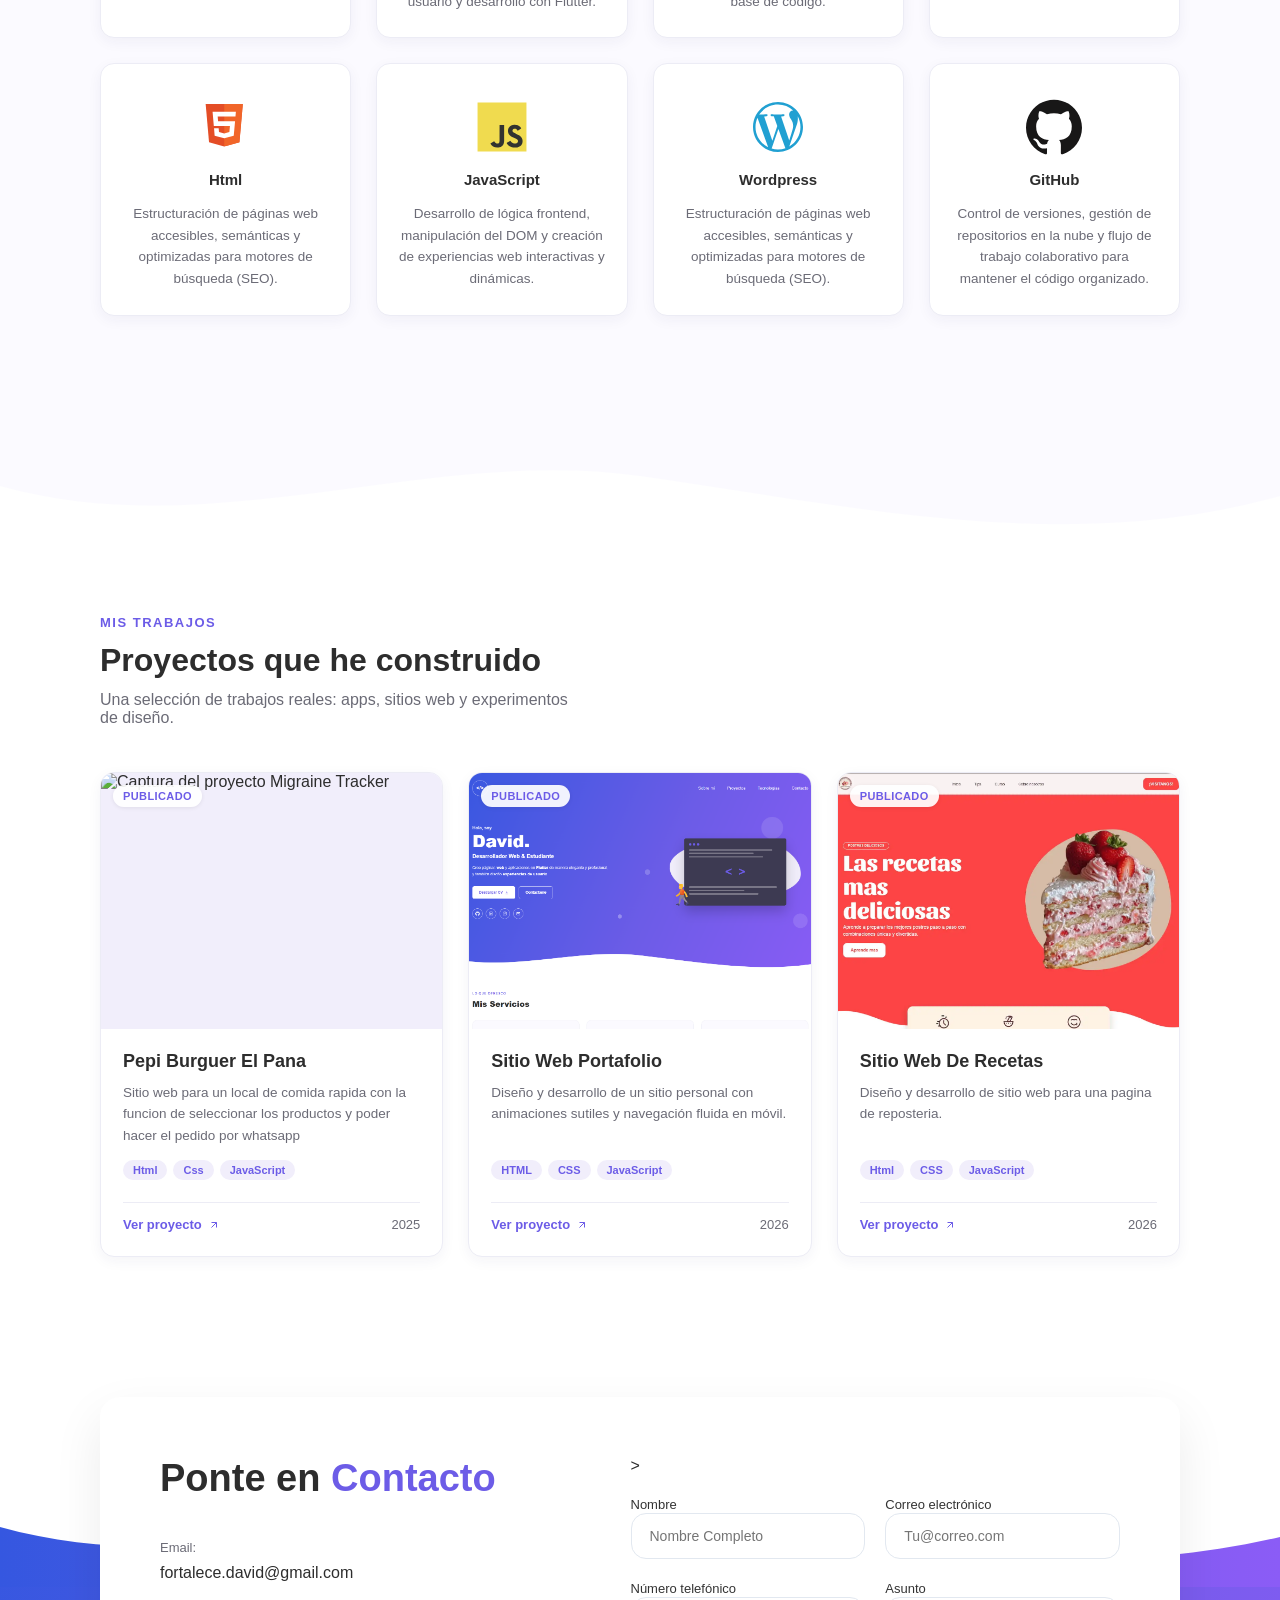
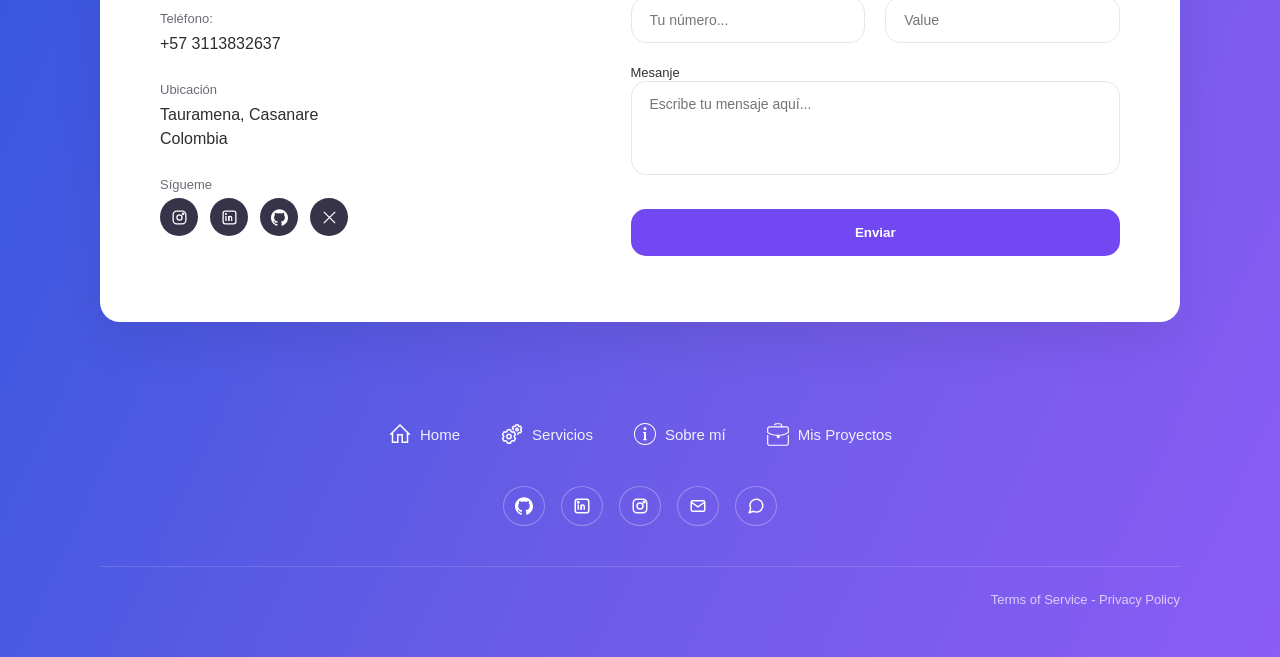
==== commit 54a551d6: "1" ====
--- a/index.html
+++ b/index.html
@@ -5,6 +5,7 @@
 <meta name="viewport" content="width=device-width, initial-scale=1.0">
 <title>Soy David</title>
 <link rel="stylesheet" href="style.css">
+<link rel="icon" type="image/png" href="../imagenes/logo.webp">
 </head>
 <body>
 
@@ -403,7 +404,7 @@
         </div>
         <div class="project-body">
           <h3>Pepi Burguer El Pana</h3>
-          <p>Sitio web para un local de comida rapida</p>
+          <p>Sitio web para un local de comida rapida con la funcion de seleccionar los productos y poder hacer el pedido por whatsapp</p>
           <div class="project-tags">
             <span class="project-tag">Html</span>
             <span class="project-tag">Css</span>
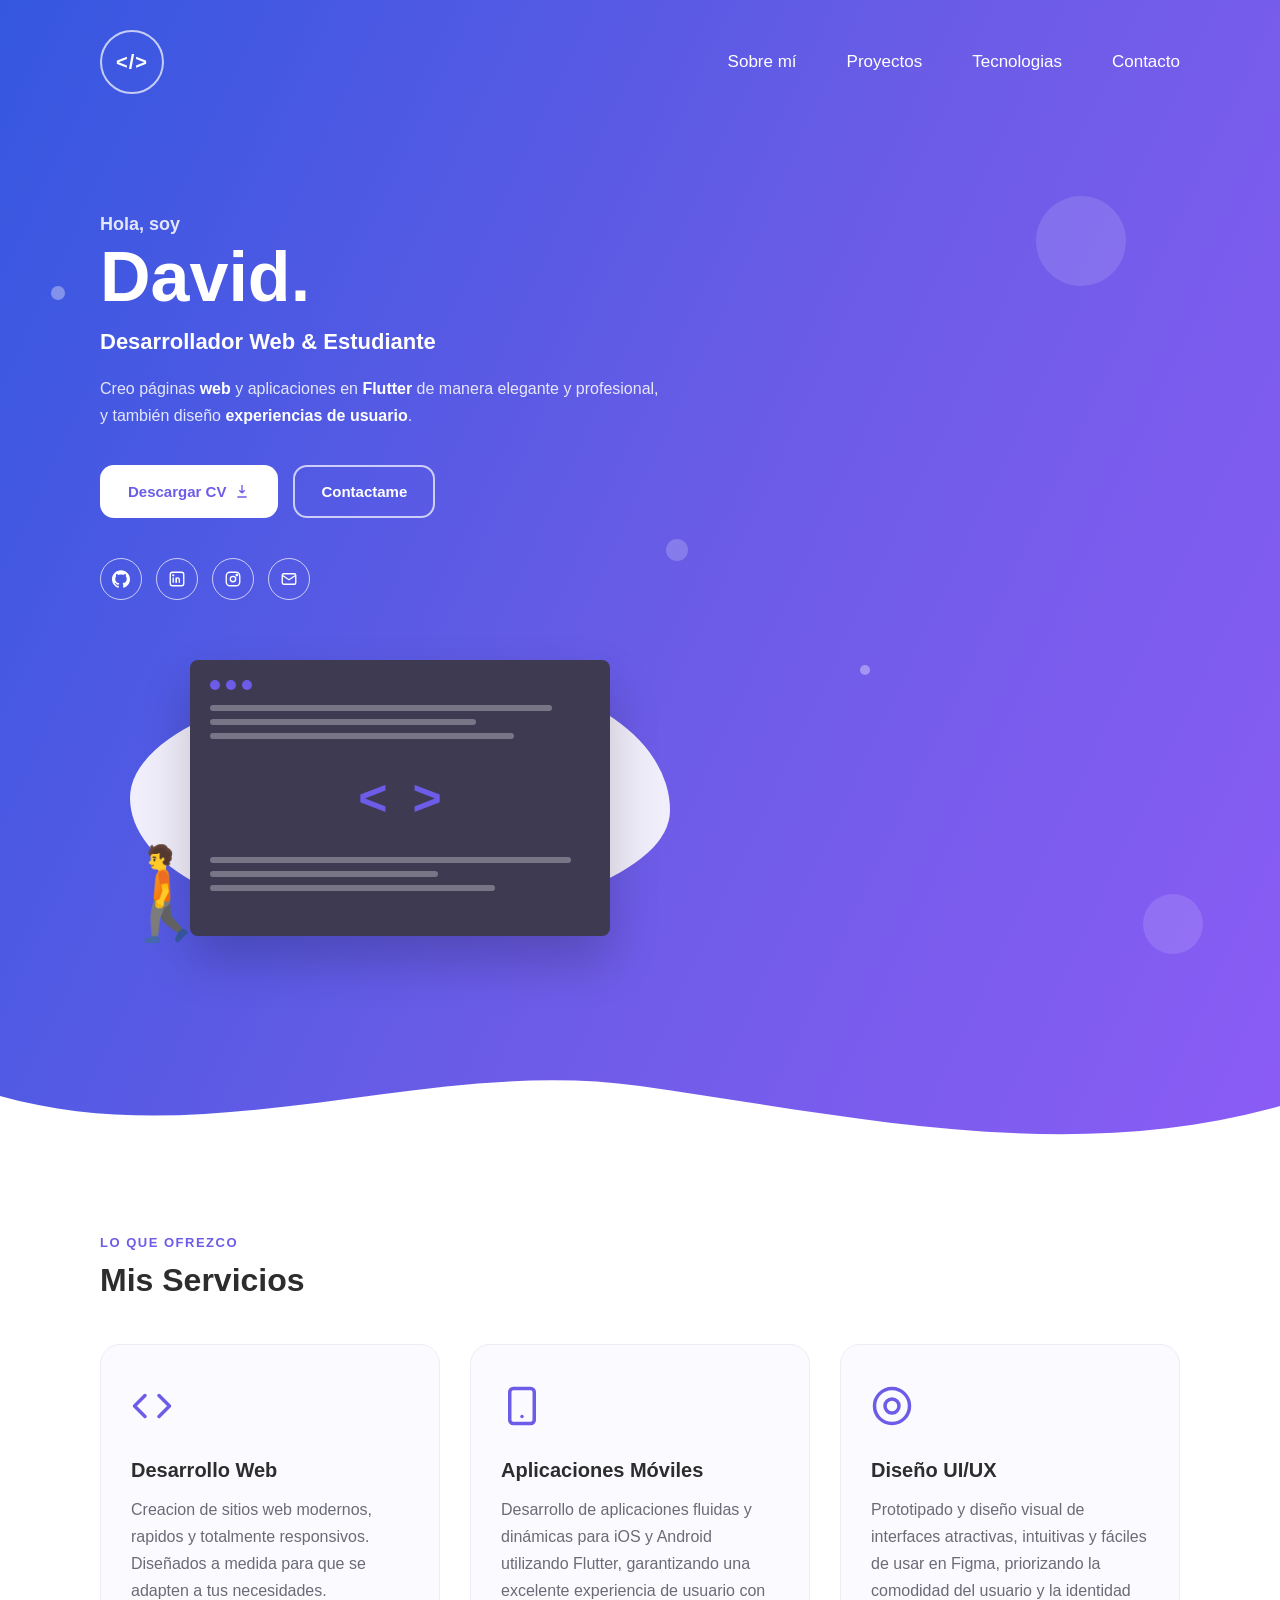
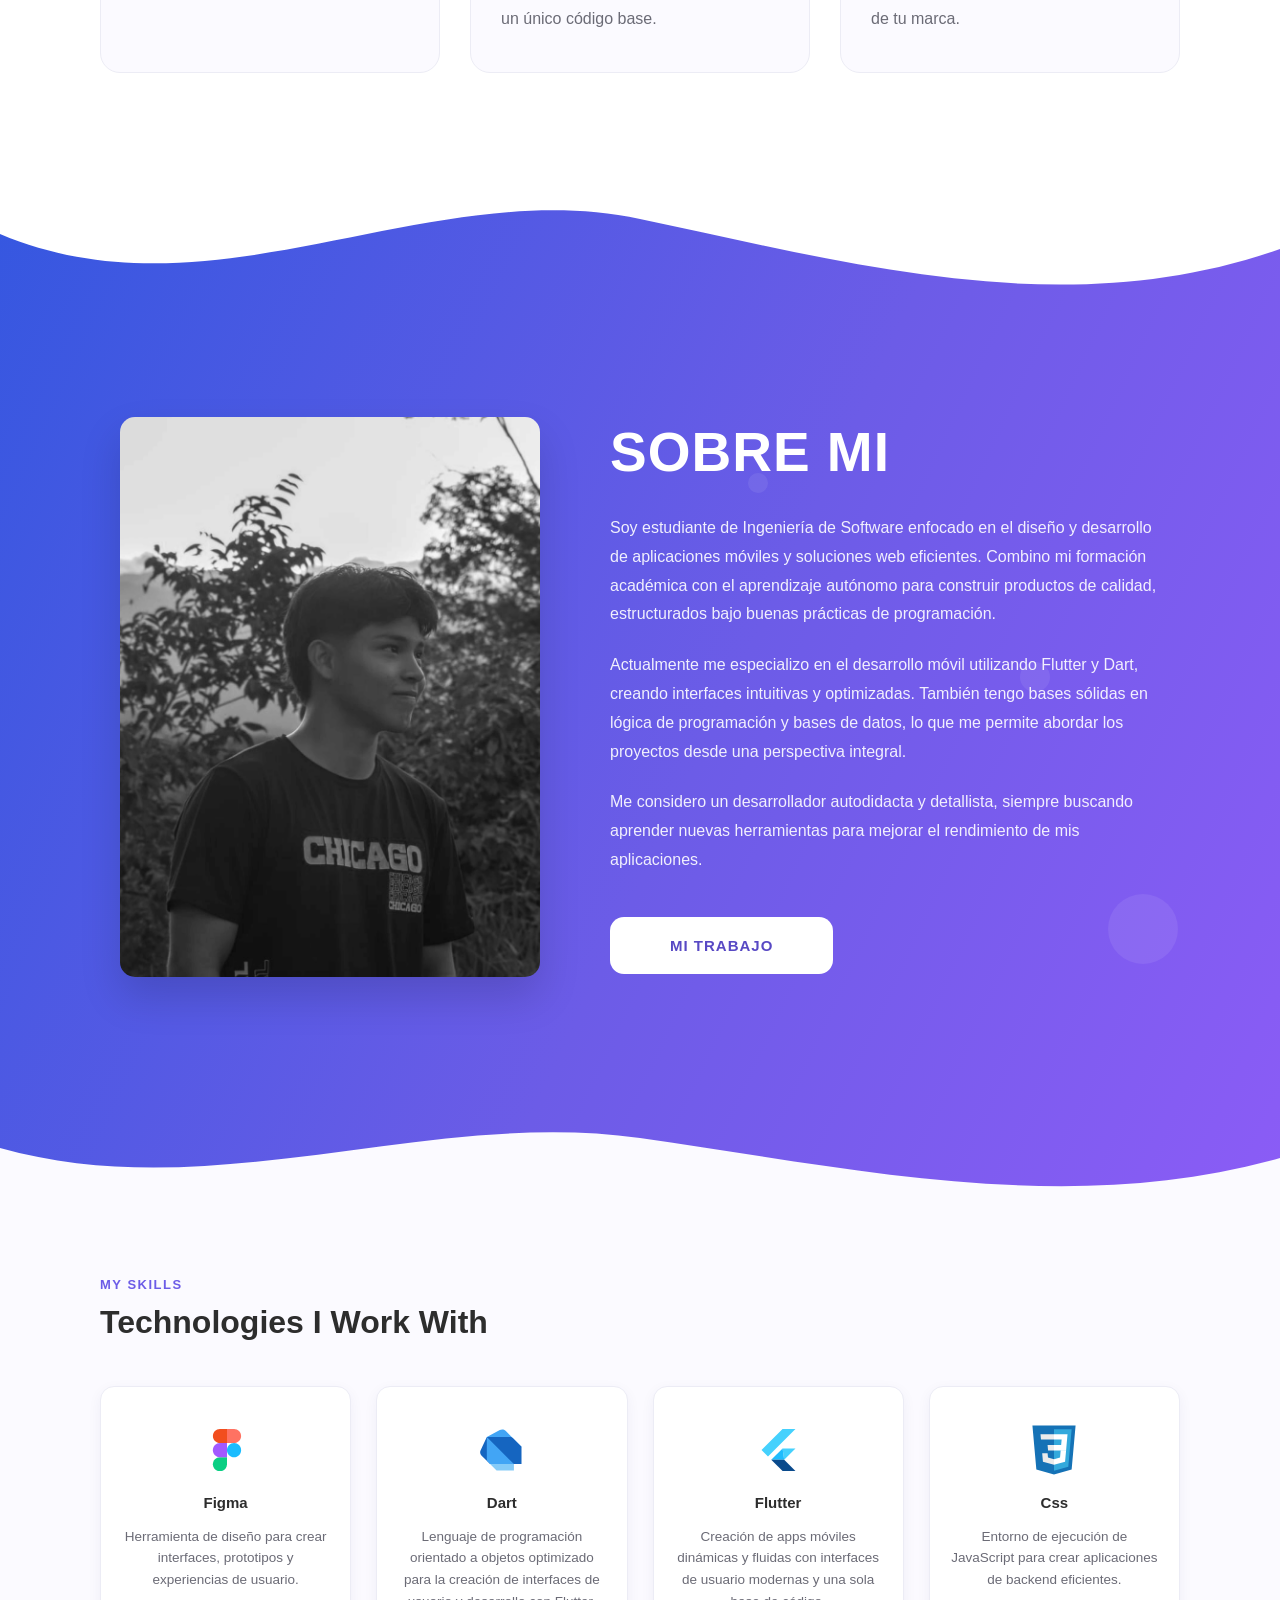
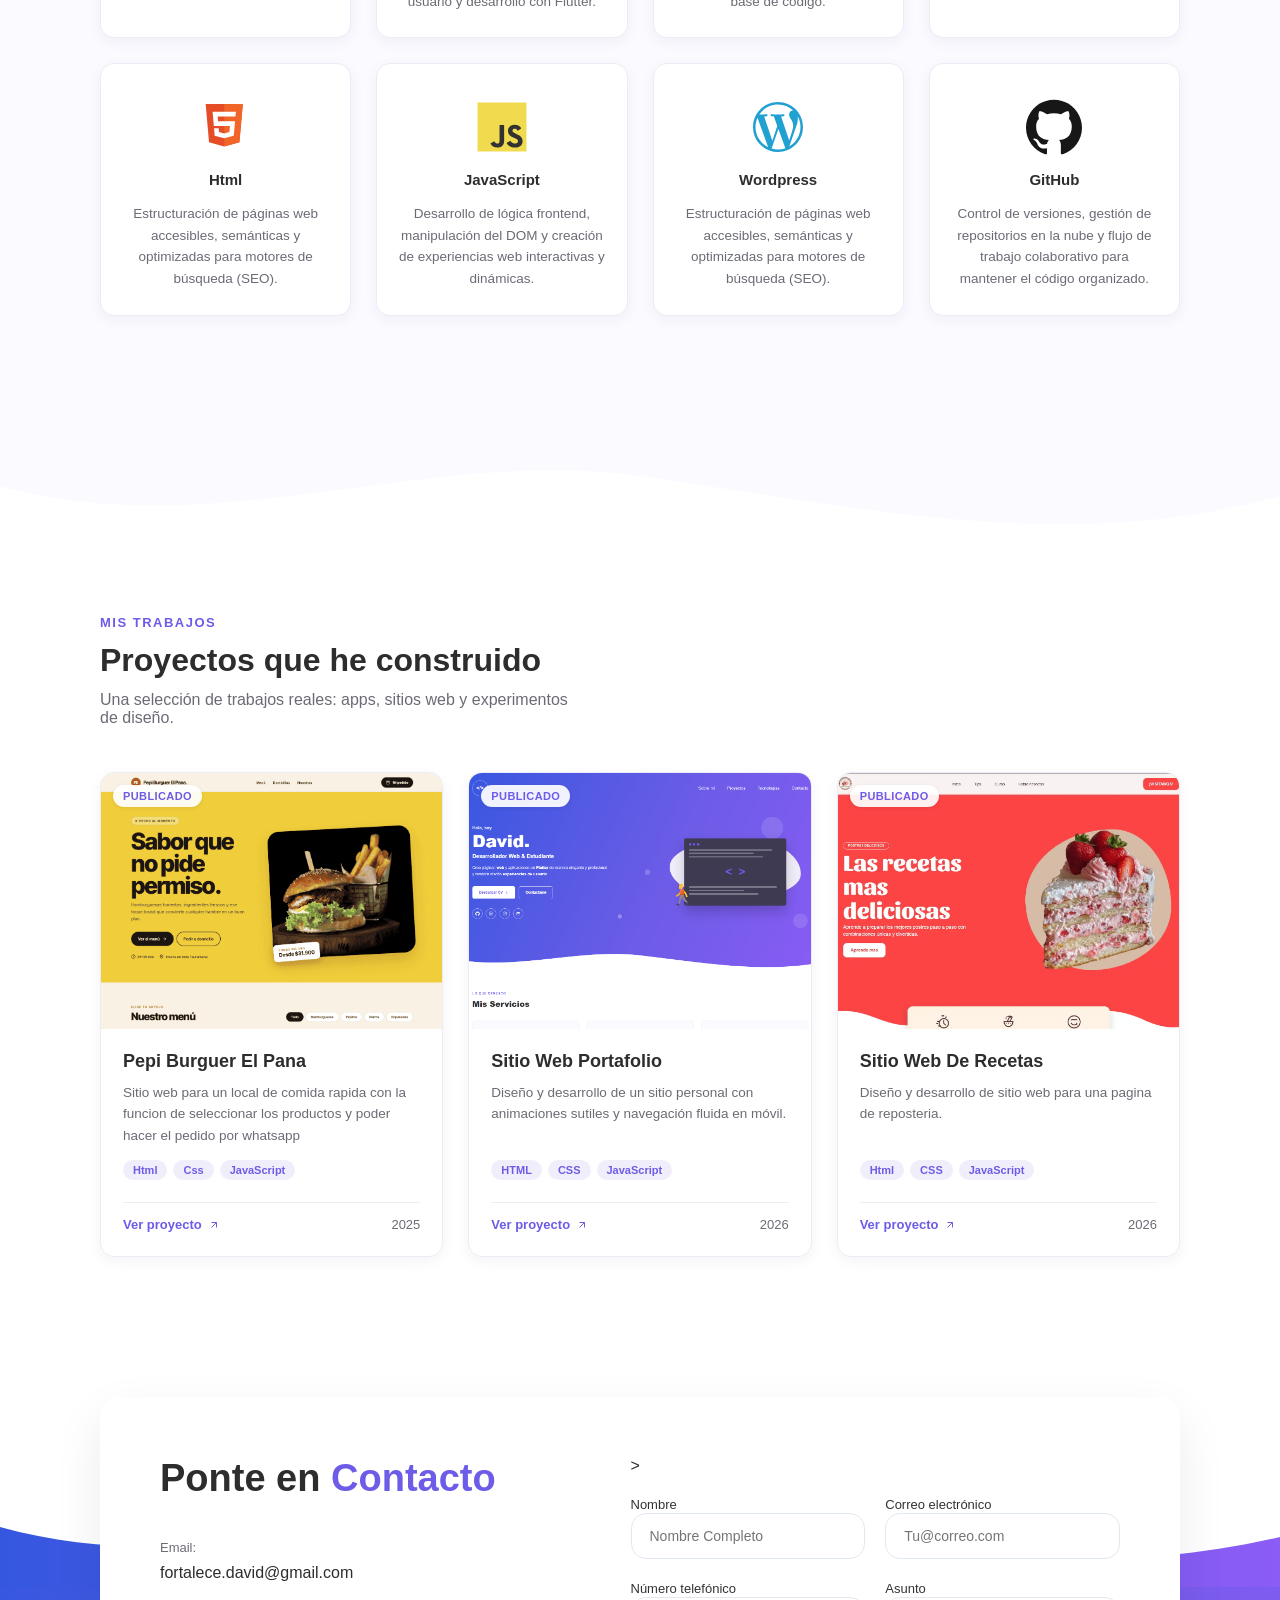
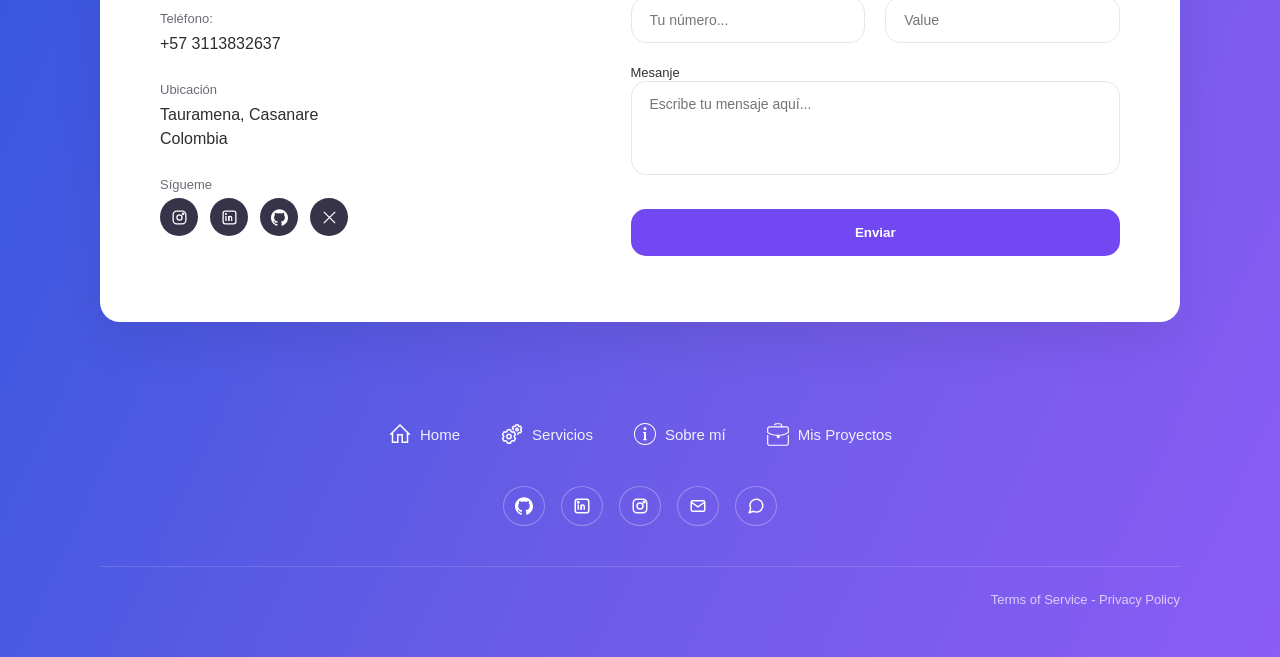
==== commit d41a80a4: "Update print statement from 'Hello' to 'Goodbye'2" ====
--- a/index.html
+++ b/index.html
@@ -399,7 +399,7 @@
       <!-- Proyecto 1 -->
       <a class="project-card" href="https://pepi-burguer.pages.dev/" target="_blank">
         <div class="project-thumb">
-          <img src="images/Renova-360.png" alt="Captura del proyecto Migraine Tracker">
+          <img src="images/pepi-burguer.webp" alt="Captura del proyecto pepi burguer">
           <span class="project-status">Publicado</span>
         </div>
         <div class="project-body">
